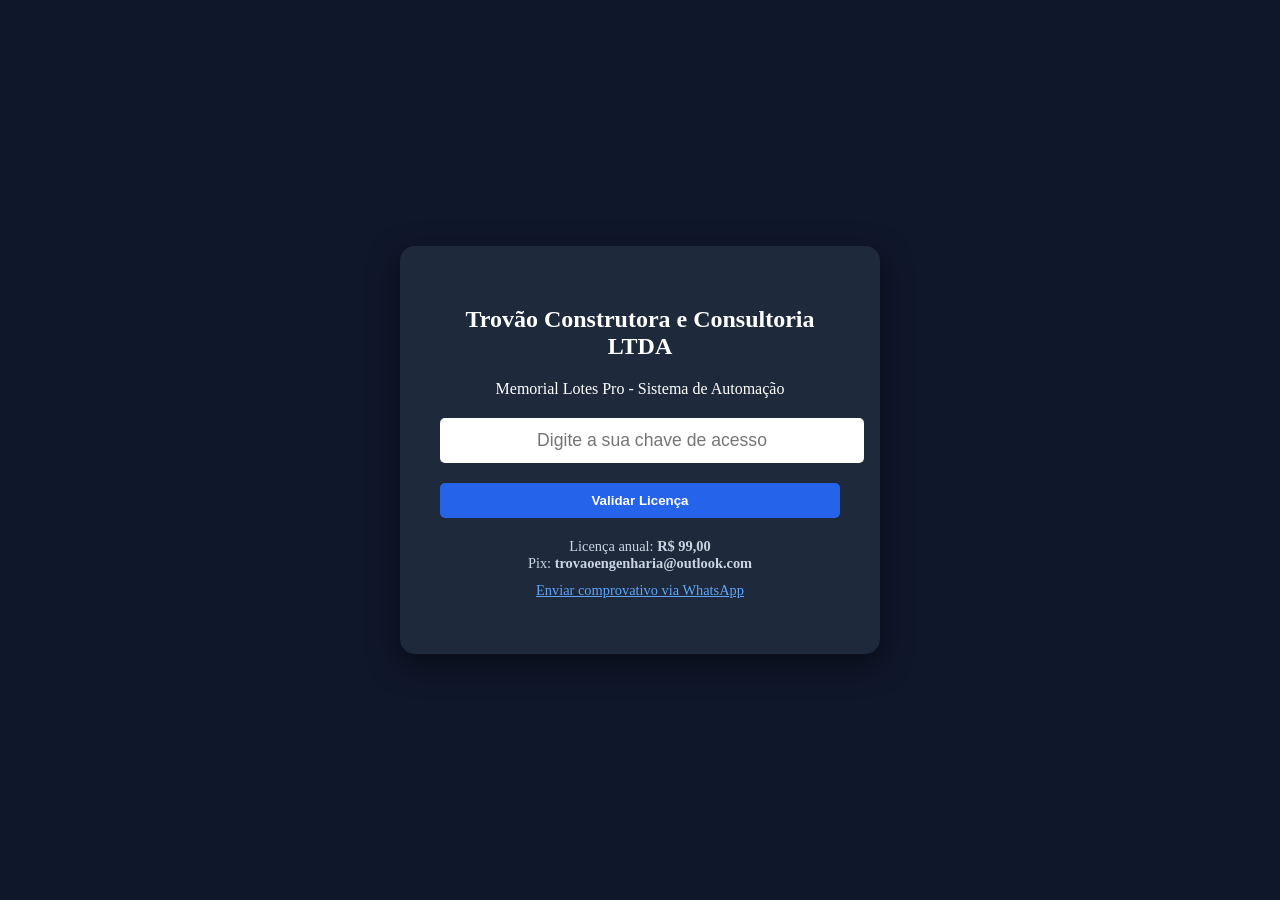
==== index.html @ e827a219 "at" ====
<!DOCTYPE html>
<html lang="pt-BR">
<head>
    <meta charset="UTF-8">
    <meta name="viewport" content="width=device-width, initial-scale=1.0">
    <title>Memorial Lotes Pro | Trovão Construtora</title>
    <link rel="stylesheet" href="css/style.css">
</head>
<body>

    <div id="license-overlay" class="overlay">
        <div class="license-box">
            <h2 style="color: #fff;">Trovão Construtora e Consultoria LTDA</h2>
            <p>Memorial Lotes Pro - Sistema de Automação</p>
            <input type="text" id="license-key" placeholder="Digite a sua chave de acesso">
            <button onclick="verificarLicenca()" class="btn-primary" style="width: 100%; cursor: pointer; padding: 10px; border: none; border-radius: 5px;">Validar Licença</button>
            <p style="margin-top: 20px; font-size: 0.9em; color: #cbd5e1;">
                Licença anual: <strong>R$ 99,00</strong><br>
                Pix: <strong>trovaoengenharia@outlook.com</strong><br>
                <a href="https://wa.me/5534988973971" target="_blank" style="color: #60a5fa; display: block; margin-top: 10px;">Enviar comprovativo via WhatsApp</a>
            </p>
        </div>
    </div>

    <div id="main-content" style="display: none;">
        <header>
            <div class="container navbar">
                <a href="#" class="logo">Memorial Lotes Pro</a>
                <nav>
                    <button onclick="sair()" class="btn-outline" style="color: white; border: 1px solid #64748b; cursor: pointer; padding: 8px 15px; background: transparent;">Sair</button>
                </nav>
            </div>
        </header>
        <main>
            <section class="hero">
                <div class="container">
                    <h1>Sistema Liberado.</h1>
                    <p>Acesso autorizado para clientes Trovão Construtora e Consultoria LTDA.</p>
                </div>
            </section>
        </main>
    </div>

    <script src="js/script.js"></script>
</body>
</html>
---- css/style.css ----
.overlay {
    position: fixed; top: 0; left: 0; width: 100%; height: 100%;
    background: #0f172a; color: white; display: flex;
    align-items: center; justify-content: center; z-index: 9999;
}
.license-box {
    background: #1e293b; padding: 40px; border-radius: 15px;
    text-align: center; box-shadow: 0 10px 30px rgba(0,0,0,0.5);
    max-width: 400px; width: 90%;
}
.license-box input {
    display: block; width: 100%; padding: 12px; margin: 20px 0;
    border-radius: 5px; border: none; text-align: center; font-size: 1.1rem;
}
.btn-primary { background: #2563eb; color: white; font-weight: bold; }
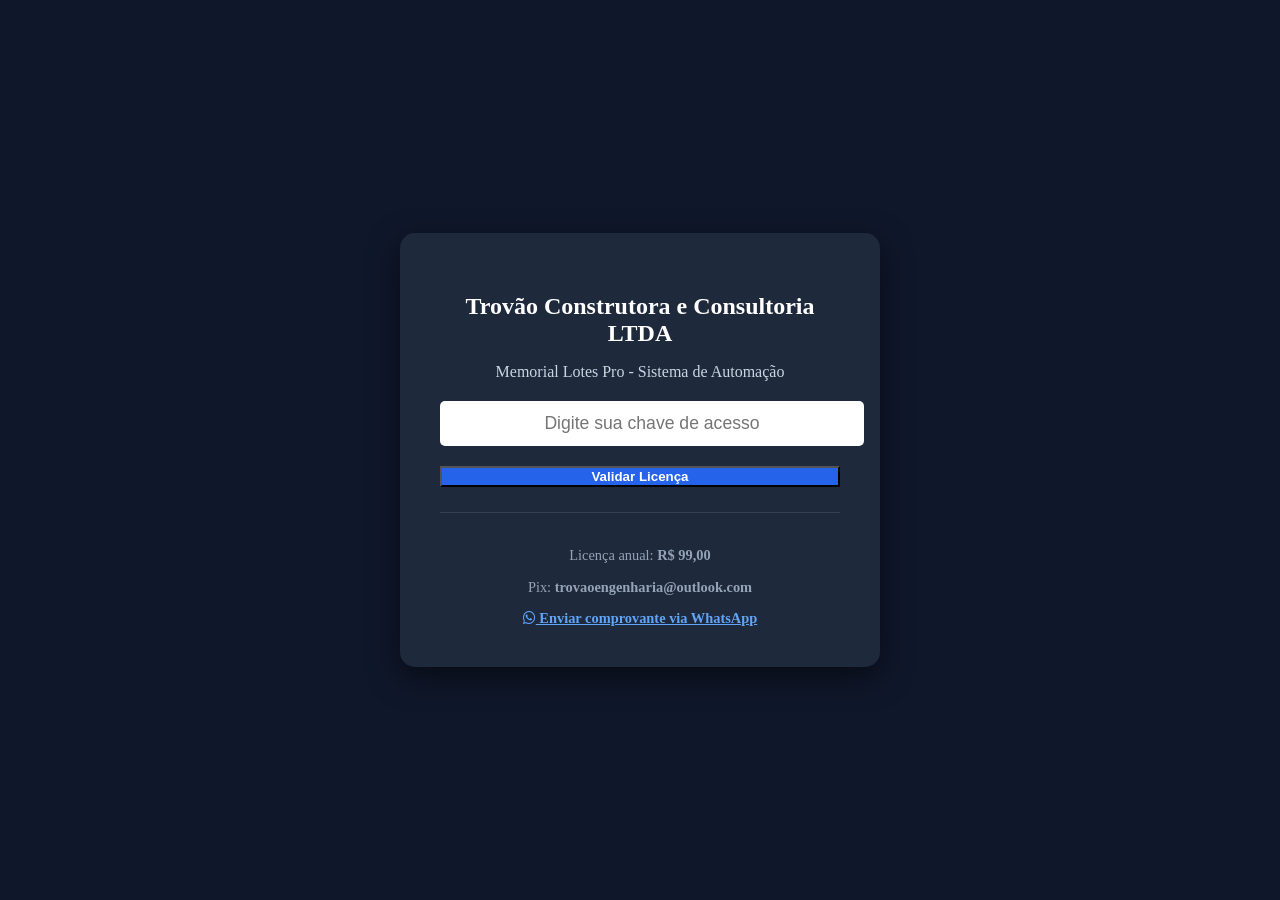
==== commit 48f4fc4c: "Update index.html" ====
--- a/index.html
+++ b/index.html
@@ -3,42 +3,61 @@
 <head>
     <meta charset="UTF-8">
     <meta name="viewport" content="width=device-width, initial-scale=1.0">
+    <meta name="description" content="Memorial Lotes Pro: automatize a geração de memoriais descritivos de lotes no Autodesk Civil 3D.">
     <title>Memorial Lotes Pro | Trovão Construtora</title>
     <link rel="stylesheet" href="css/style.css">
+    <link rel="stylesheet" href="https://cdnjs.cloudflare.com/ajax/libs/font-awesome/6.0.0/css/all.min.css">
 </head>
 <body>
 
+    <!-- TELA DE LICENÇA (CAMADA DE BLOQUEIO) -->
     <div id="license-overlay" class="overlay">
         <div class="license-box">
-            <h2 style="color: #fff;">Trovão Construtora e Consultoria LTDA</h2>
-            <p>Memorial Lotes Pro - Sistema de Automação</p>
-            <input type="text" id="license-key" placeholder="Digite a sua chave de acesso">
-            <button onclick="verificarLicenca()" class="btn-primary" style="width: 100%; cursor: pointer; padding: 10px; border: none; border-radius: 5px;">Validar Licença</button>
-            <p style="margin-top: 20px; font-size: 0.9em; color: #cbd5e1;">
-                Licença anual: <strong>R$ 99,00</strong><br>
-                Pix: <strong>trovaoengenharia@outlook.com</strong><br>
-                <a href="https://wa.me/5534988973971" target="_blank" style="color: #60a5fa; display: block; margin-top: 10px;">Enviar comprovativo via WhatsApp</a>
-            </p>
+            <h2 style="color: #fff; margin-bottom: 10px;">Trovão Construtora e Consultoria LTDA</h2>
+            <p style="color: #cbd5e1; margin-bottom: 20px;">Memorial Lotes Pro - Sistema de Automação</p>
+            <input type="text" id="license-key" placeholder="Digite sua chave de acesso">
+            <button onclick="verificarLicenca()" class="btn btn-primary" style="width: 100%; cursor: pointer;">Validar Licença</button>
+            <div style="margin-top: 25px; padding-top: 20px; border-top: 1px solid #334155; font-size: 0.9em; color: #94a3b8;">
+                <p>Licença anual: <strong>R$ 99,00</strong></p>
+                <p>Pix: <strong>trovaoengenharia@outlook.com</strong></p>
+                <a href="https://wa.me/5534988973971" target="_blank" style="color: #60a5fa; display: block; margin-top: 10px; font-weight: bold;">
+                    <i class="fab fa-whatsapp"></i> Enviar comprovante via WhatsApp
+                </a>
+            </div>
         </div>
     </div>
 
+    <!-- CONTEÚDO DO SITE (SÓ LIBERADO APÓS VALIDAÇÃO) -->
     <div id="main-content" style="display: none;">
         <header>
             <div class="container navbar">
-                <a href="#" class="logo">Memorial Lotes Pro</a>
+                <a href="#inicio" class="logo">Memorial Lotes Pro</a>
                 <nav>
-                    <button onclick="sair()" class="btn-outline" style="color: white; border: 1px solid #64748b; cursor: pointer; padding: 8px 15px; background: transparent;">Sair</button>
+                    <a href="#recursos">Recursos</a>
+                    <button onclick="sair()" class="btn btn-outline" style="border: 1px solid #64748b; cursor: pointer;">Sair</button>
                 </nav>
             </div>
         </header>
+
         <main>
-            <section class="hero">
-                <div class="container">
-                    <h1>Sistema Liberado.</h1>
-                    <p>Acesso autorizado para clientes Trovão Construtora e Consultoria LTDA.</p>
+            <section class="hero" id="inicio">
+                <div class="container hero-content">
+                    <div>
+                        <div class="badge">Compatível com Civil 3D 2026</div>
+                        <h1>Automatize seus memoriais e ganhe tempo.</h1>
+                        <p>A solução definitiva da Trovão Construtora para gerar memoriais profissionais em segundos.</p>
+                        <div class="hero-buttons">
+                            <a href="https://wa.me/5534988973971" class="btn btn-primary">Adquirir Licença</a>
+                        </div>
+                    </div>
                 </div>
             </section>
         </main>
+        <footer>
+            <div class="container">
+                <p>© 2026 Trovão Construtora e Consultoria LTDA.</p>
+            </div>
+        </footer>
     </div>
 
     <script src="js/script.js"></script>
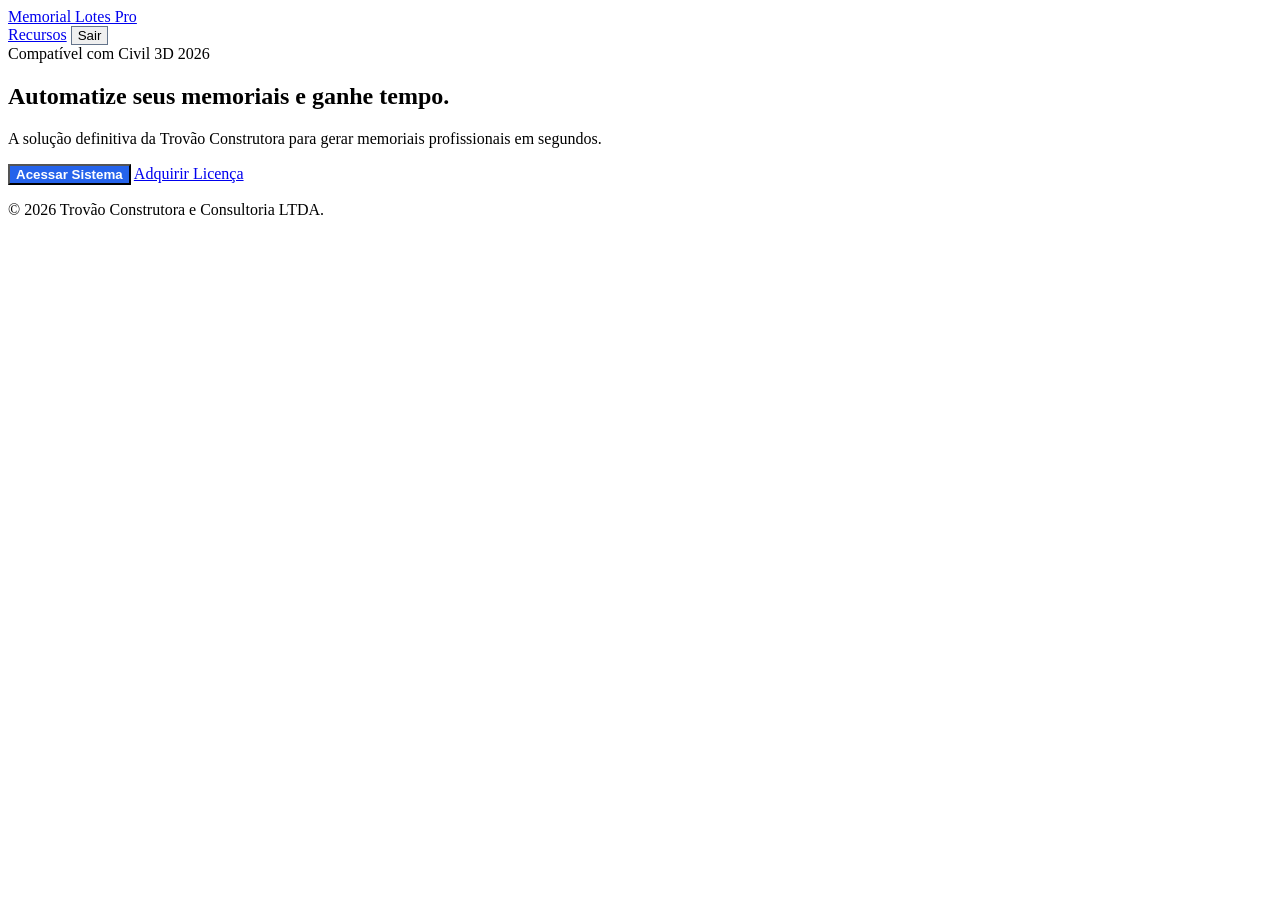
==== commit 10184256: "Update index.html" ====
--- a/index.html
+++ b/index.html
@@ -11,7 +11,7 @@
 <body>
 
     <!-- TELA DE LICENÇA (CAMADA DE BLOQUEIO) -->
-    <div id="license-overlay" class="overlay">
+    <div id="license-overlay" class="overlay" style="display: none;">
         <div class="license-box">
             <h2 style="color: #fff; margin-bottom: 10px;">Trovão Construtora e Consultoria LTDA</h2>
             <p style="color: #cbd5e1; margin-bottom: 20px;">Memorial Lotes Pro - Sistema de Automação</p>
@@ -28,8 +28,8 @@
     </div>
 
     <!-- CONTEÚDO DO SITE (SÓ LIBERADO APÓS VALIDAÇÃO) -->
-    <div id="main-content" style="display: none;">
-        <header>
+            <div id="main-content">
+            <header>
             <div class="container navbar">
                 <a href="#inicio" class="logo">Memorial Lotes Pro</a>
                 <nav>
@@ -47,8 +47,9 @@
                         <h1>Automatize seus memoriais e ganhe tempo.</h1>
                         <p>A solução definitiva da Trovão Construtora para gerar memoriais profissionais em segundos.</p>
                         <div class="hero-buttons">
-                            <a href="https://wa.me/5534988973971" class="btn btn-primary">Adquirir Licença</a>
-                        </div>
+    <button onclick="abrirTelaLicenca()" class="btn btn-primary">Acessar Sistema</button>
+    <a href="https://wa.me/5534988973971" class="btn btn-outline">Adquirir Licença</a>
+</div>
                     </div>
                 </div>
             </section>
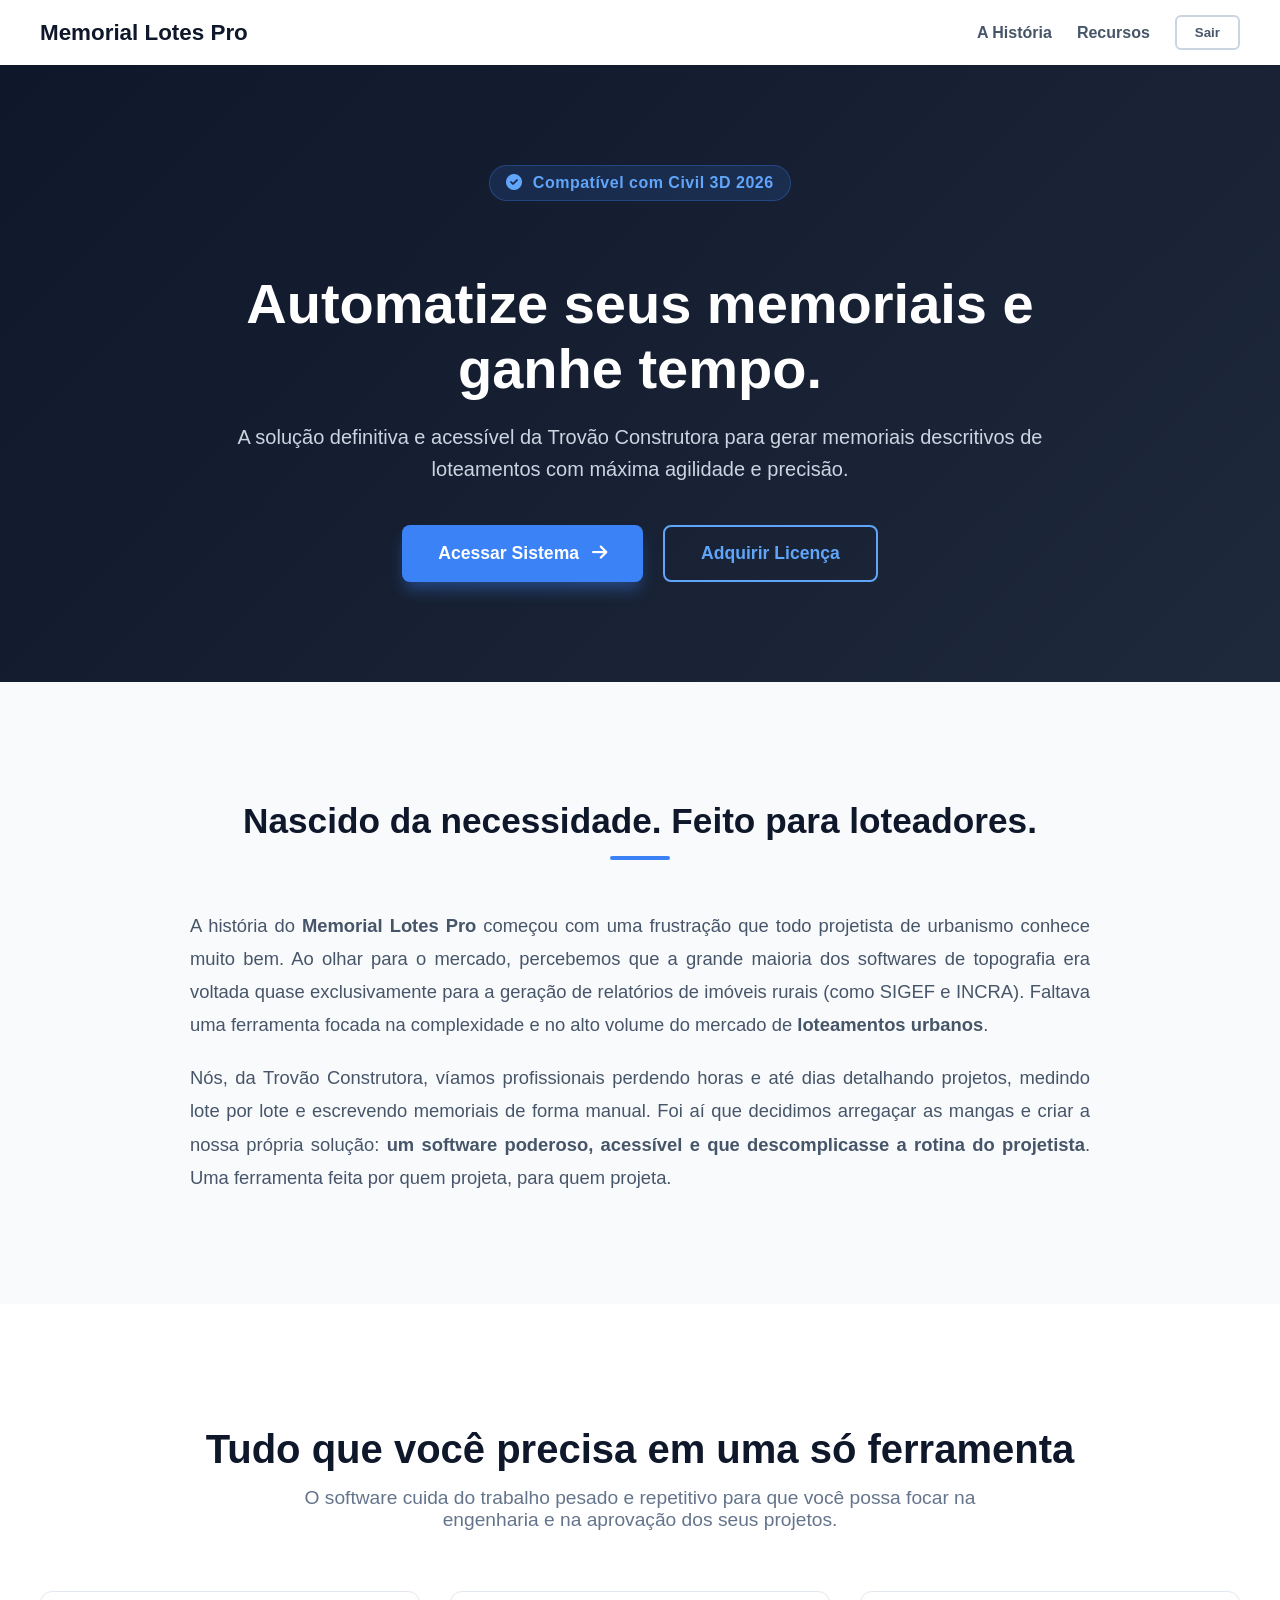
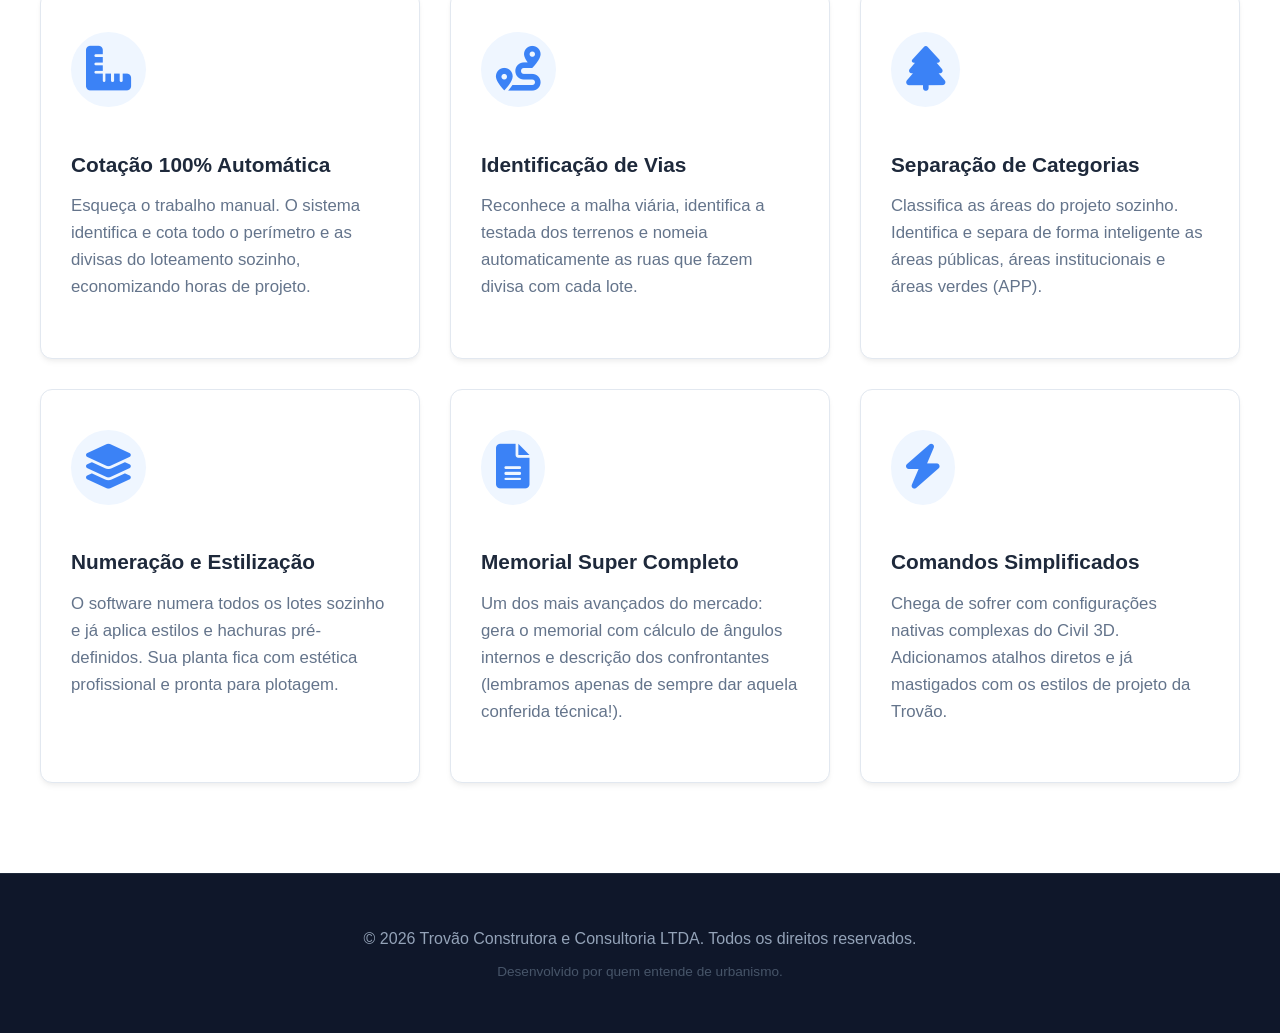
==== commit 42cbbd45: "Update index.html" ====
--- a/index.html
+++ b/index.html
@@ -7,60 +7,165 @@
     <title>Memorial Lotes Pro | Trovão Construtora</title>
     <link rel="stylesheet" href="css/style.css">
     <link rel="stylesheet" href="https://cdnjs.cloudflare.com/ajax/libs/font-awesome/6.0.0/css/all.min.css">
+    
+    <!-- Estilos Adicionais para as Novas Seções -->
+    <style>
+         html { scroll-behavior: smooth; }
+         body { margin: 0; padding: 0; font-family: 'Segoe UI', Tahoma, Geneva, Verdana, sans-serif; }
+         
+         /* Estilização da Logo e Header */
+         .navbar-brand { display: flex; align-items: center; gap: 12px; text-decoration: none; color: #0f172a; font-weight: 800; font-size: 1.4rem; }
+         .logo-img { height: 45px; width: auto; object-fit: contain; }
+         
+         /* Seção: A História */
+         .about-section { padding: 90px 20px; background-color: #f8fafc; text-align: center; }
+         .about-container { max-width: 900px; margin: 0 auto; }
+         .about-title { font-size: 2.2rem; color: #0f172a; margin-bottom: 30px; font-weight: 700; position: relative; display: inline-block; }
+         .about-title::after { content: ''; display: block; width: 60px; height: 4px; background: #3b82f6; margin: 15px auto 0; border-radius: 2px; }
+         .about-text { font-size: 1.15rem; color: #475569; line-height: 1.8; margin-bottom: 20px; text-align: justify; }
+         
+         /* Seção: Recursos */
+         .features-section { padding: 90px 20px; background-color: #ffffff; }
+         .features-container { max-width: 1200px; margin: 0 auto; }
+         .features-header { text-align: center; margin-bottom: 60px; }
+         .features-grid { display: grid; grid-template-columns: repeat(auto-fit, minmax(320px, 1fr)); gap: 30px; }
+         .feature-card { padding: 40px 30px; border-radius: 12px; background: #fff; box-shadow: 0 4px 6px -1px rgba(0, 0, 0, 0.05), 0 2px 4px -1px rgba(0, 0, 0, 0.03); border: 1px solid #e2e8f0; transition: transform 0.3s ease, box-shadow 0.3s ease; }
+         .feature-card:hover { transform: translateY(-8px); box-shadow: 0 20px 25px -5px rgba(0, 0, 0, 0.1), 0 10px 10px -5px rgba(0, 0, 0, 0.04); border-color: #3b82f6; }
+         .feature-icon { font-size: 2.8rem; color: #3b82f6; margin-bottom: 25px; display: inline-block; padding: 15px; background: #eff6ff; border-radius: 50%; }
+         .feature-title { font-size: 1.3rem; color: #1e293b; margin-bottom: 15px; font-weight: 700; }
+         .feature-desc { color: #64748b; line-height: 1.6; font-size: 1.05rem; }
+    </style>
 </head>
 <body>
 
     <!-- TELA DE LICENÇA (CAMADA DE BLOQUEIO) -->
     <div id="license-overlay" class="overlay" style="display: none;">
         <div class="license-box">
-            <h2 style="color: #fff; margin-bottom: 10px;">Trovão Construtora e Consultoria LTDA</h2>
-            <p style="color: #cbd5e1; margin-bottom: 20px;">Memorial Lotes Pro - Sistema de Automação</p>
+            <h2 style="color: #fff; margin-bottom: 10px;">Trovão Construtora e Consultoria</h2>
+            <p style="color: #cbd5e1; margin-bottom: 20px;">Memorial Lotes Pro - Validação</p>
             <input type="text" id="license-key" placeholder="Digite sua chave de acesso">
-            <button onclick="verificarLicenca()" class="btn btn-primary" style="width: 100%; cursor: pointer;">Validar Licença</button>
-            <div style="margin-top: 25px; padding-top: 20px; border-top: 1px solid #334155; font-size: 0.9em; color: #94a3b8;">
-                <p>Licença anual: <strong>R$ 99,00</strong></p>
-                <p>Pix: <strong>trovaoengenharia@outlook.com</strong></p>
-                <a href="https://wa.me/5534988973971" target="_blank" style="color: #60a5fa; display: block; margin-top: 10px; font-weight: bold;">
-                    <i class="fab fa-whatsapp"></i> Enviar comprovante via WhatsApp
-                </a>
+            <button onclick="verificarLicenca()" class="btn btn-primary" style="width: 100%; cursor: pointer; margin-top: 15px; padding: 12px; border: none; border-radius: 6px; background-color: #3b82f6; color: #fff; font-weight: bold; font-size: 16px;">Validar Licença</button>
+            <div style="margin-top: 25px; padding-top: 20px; border-top: 1px solid #334155; font-size: 0.9rem; color: #94a3b8; text-align: center;">
+                Não tem uma chave? <a href="https://wa.me/5534988973971" style="color: #60a5fa; text-decoration: none; font-weight: bold;">Compre agora</a>
             </div>
+            <button onclick="fecharTelaLicenca()" style="margin-top: 15px; background: transparent; border: 1px solid #64748b; color: #cbd5e1; width: 100%; padding: 10px; border-radius: 6px; cursor: pointer; transition: 0.2s;">Cancelar</button>
         </div>
     </div>
 
-    <!-- CONTEÚDO DO SITE (SÓ LIBERADO APÓS VALIDAÇÃO) -->
-            <div id="main-content">
-            <header>
-            <div class="container navbar">
-                <a href="#inicio" class="logo">Memorial Lotes Pro</a>
-                <nav>
-                    <a href="#recursos">Recursos</a>
-                    <button onclick="sair()" class="btn btn-outline" style="border: 1px solid #64748b; cursor: pointer;">Sair</button>
+    <!-- CONTEÚDO DO SITE (LIVRE PARA NAVEGAÇÃO) -->
+    <div id="main-content">
+        <header style="background: white; box-shadow: 0 1px 3px rgba(0,0,0,0.1); position: sticky; top: 0; z-index: 100;">
+            <div class="container navbar" style="display: flex; justify-content: space-between; align-items: center; padding: 15px 20px; max-width: 1200px; margin: 0 auto;">
+                
+                <!-- INTEGRAÇÃO DA LOGO -->
+                <a href="#inicio" class="navbar-brand">
+                    <img src="img/LOGO.PNG" alt="Logo Memorial Lotes Pro" class="logo-img" onerror="this.style.display='none'">
+                    <span>Memorial Lotes Pro</span>
+                </a>
+                
+                <nav style="display: flex; gap: 25px; align-items: center;">
+                    <a href="#historia" style="text-decoration: none; color: #475569; font-weight: 600; transition: color 0.3s;">A História</a>
+                    <a href="#recursos" style="text-decoration: none; color: #475569; font-weight: 600; transition: color 0.3s;">Recursos</a>
+                    <button onclick="sair()" class="btn btn-outline" style="border: 2px solid #cbd5e1; color: #475569; cursor: pointer; padding: 8px 18px; border-radius: 6px; background: transparent; font-weight: 600; transition: 0.3s;">Sair</button>
                 </nav>
             </div>
         </header>
 
         <main>
-            <section class="hero" id="inicio">
-                <div class="container hero-content">
-                    <div>
-                        <div class="badge">Compatível com Civil 3D 2026</div>
-                        <h1>Automatize seus memoriais e ganhe tempo.</h1>
-                        <p>A solução definitiva da Trovão Construtora para gerar memoriais profissionais em segundos.</p>
-                        <div class="hero-buttons">
-    <button onclick="abrirTelaLicenca()" class="btn btn-primary">Acessar Sistema</button>
-    <a href="https://wa.me/5534988973971" class="btn btn-outline">Adquirir Licença</a>
-</div>
+            <!-- HERO SECTION -->
+            <section class="hero" id="inicio" style="padding: 100px 20px; text-align: center; background: linear-gradient(135deg, #0f172a 0%, #1e293b 100%); color: white;">
+                <div class="container hero-content" style="max-width: 850px; margin: 0 auto;">
+                    <div class="badge" style="display: inline-block; padding: 8px 16px; background: rgba(59, 130, 246, 0.15); color: #60a5fa; border-radius: 30px; margin-bottom: 25px; font-weight: 700; border: 1px solid rgba(59, 130, 246, 0.3); letter-spacing: 0.5px;">
+                        <i class="fas fa-check-circle" style="margin-right: 5px;"></i> Compatível com Civil 3D 2026
+                    </div>
+                    <h1 style="font-size: 3.5rem; margin-bottom: 20px; font-weight: 800; line-height: 1.15;">Automatize seus memoriais e ganhe tempo.</h1>
+                    <p style="font-size: 1.25rem; color: #cbd5e1; margin-bottom: 40px; line-height: 1.6;">A solução definitiva e acessível da Trovão Construtora para gerar memoriais descritivos de loteamentos com máxima agilidade e precisão.</p>
+                    
+                    <div class="hero-buttons" style="display: flex; justify-content: center; gap: 20px; flex-wrap: wrap;">
+                        <button onclick="abrirTelaLicenca()" class="btn btn-primary" style="padding: 16px 36px; font-size: 1.1rem; background-color: #3b82f6; border: none; border-radius: 8px; color: white; cursor: pointer; font-weight: 700; box-shadow: 0 10px 15px -3px rgba(59, 130, 246, 0.4); transition: all 0.3s;">Acessar Sistema <i class="fas fa-arrow-right" style="margin-left: 8px;"></i></button>
+                        <a href="https://wa.me/5534988973971" class="btn btn-outline" style="padding: 16px 36px; font-size: 1.1rem; border: 2px solid #60a5fa; color: #60a5fa; background: transparent; border-radius: 8px; text-decoration: none; font-weight: 700; transition: all 0.3s;">Adquirir Licença</a>
+                    </div>
+                </div>
+            </section>
+
+            <!-- A HISTÓRIA -->
+            <section id="historia" class="about-section">
+                <div class="about-container">
+                    <h2 class="about-title">Nascido da necessidade. Feito para loteadores.</h2>
+                    <p class="about-text">
+                        A história do <strong>Memorial Lotes Pro</strong> começou com uma frustração que todo projetista de urbanismo conhece muito bem. Ao olhar para o mercado, percebemos que a grande maioria dos softwares de topografia era voltada quase exclusivamente para a geração de relatórios de imóveis rurais (como SIGEF e INCRA). Faltava uma ferramenta focada na complexidade e no alto volume do mercado de <strong>loteamentos urbanos</strong>.
+                    </p>
+                    <p class="about-text">
+                        Nós, da Trovão Construtora, víamos profissionais perdendo horas e até dias detalhando projetos, medindo lote por lote e escrevendo memoriais de forma manual. Foi aí que decidimos arregaçar as mangas e criar a nossa própria solução: <strong>um software poderoso, acessível e que descomplicasse a rotina do projetista</strong>. Uma ferramenta feita por quem projeta, para quem projeta.
+                    </p>
+                </div>
+            </section>
+
+            <!-- RECURSOS -->
+            <section id="recursos" class="features-section">
+                <div class="features-container">
+                    <div class="features-header">
+                        <h2 style="font-size: 2.5rem; color: #0f172a; margin-bottom: 15px; font-weight: 800;">Tudo que você precisa em uma só ferramenta</h2>
+                        <p style="color: #64748b; font-size: 1.2rem; max-width: 700px; margin: 0 auto;">O software cuida do trabalho pesado e repetitivo para que você possa focar na engenharia e na aprovação dos seus projetos.</p>
+                    </div>
+
+                    <div class="features-grid">
+                        <div class="feature-card">
+                            <i class="fas fa-ruler-combined feature-icon"></i>
+                            <h3 class="feature-title">Cotação 100% Automática</h3>
+                            <p class="feature-desc">Esqueça o trabalho manual. O sistema identifica e cota todo o perímetro e as divisas do loteamento sozinho, economizando horas de projeto.</p>
+                        </div>
+
+                        <div class="feature-card">
+                            <i class="fas fa-route feature-icon"></i>
+                            <h3 class="feature-title">Identificação de Vias</h3>
+                            <p class="feature-desc">Reconhece a malha viária, identifica a testada dos terrenos e nomeia automaticamente as ruas que fazem divisa com cada lote.</p>
+                        </div>
+
+                        <div class="feature-card">
+                            <i class="fas fa-tree feature-icon"></i>
+                            <h3 class="feature-title">Separação de Categorias</h3>
+                            <p class="feature-desc">Classifica as áreas do projeto sozinho. Identifica e separa de forma inteligente as áreas públicas, áreas institucionais e áreas verdes (APP).</p>
+                        </div>
+
+                        <div class="feature-card">
+                            <i class="fas fa-layer-group feature-icon"></i>
+                            <h3 class="feature-title">Numeração e Estilização</h3>
+                            <p class="feature-desc">O software numera todos os lotes sozinho e já aplica estilos e hachuras pré-definidos. Sua planta fica com estética profissional e pronta para plotagem.</p>
+                        </div>
+
+                        <div class="feature-card">
+                            <i class="fas fa-file-alt feature-icon"></i>
+                            <h3 class="feature-title">Memorial Super Completo</h3>
+                            <p class="feature-desc">Um dos mais avançados do mercado: gera o memorial com cálculo de ângulos internos e descrição dos confrontantes (lembramos apenas de sempre dar aquela conferida técnica!).</p>
+                        </div>
+
+                        <div class="feature-card">
+                            <i class="fas fa-bolt feature-icon"></i>
+                            <h3 class="feature-title">Comandos Simplificados</h3>
+                            <p class="feature-desc">Chega de sofrer com configurações nativas complexas do Civil 3D. Adicionamos atalhos diretos e já mastigados com os estilos de projeto da Trovão.</p>
+                        </div>
                     </div>
                 </div>
             </section>
         </main>
-        <footer>
-            <div class="container">
-                <p>© 2026 Trovão Construtora e Consultoria LTDA.</p>
+
+        <footer style="background-color: #0f172a; color: #94a3b8; text-align: center; padding: 40px 20px; border-top: 1px solid #1e293b;">
+            <div class="container" style="max-width: 1200px; margin: 0 auto;">
+                <img src="img/LOGO.PNG" alt="Logo Trovão Construtora" style="height: 40px; opacity: 0.6; margin-bottom: 20px; filter: grayscale(100%); transition: 0.3s;" onmouseover="this.style.opacity='1'; this.style.filter='grayscale(0%)'" onmouseout="this.style.opacity='0.6'; this.style.filter='grayscale(100%)'" onerror="this.style.display='none'">
+                <p style="font-size: 1rem;">© 2026 Trovão Construtora e Consultoria LTDA. Todos os direitos reservados.</p>
+                <p style="font-size: 0.85rem; margin-top: 10px; color: #475569;">Desenvolvido por quem entende de urbanismo.</p>
             </div>
         </footer>
     </div>
 
+    <!-- Scripts de Interação -->
     <script src="js/script.js"></script>
+    <script>
+        // Função para garantir o hover effects nos botões de licença caso o script não carregue
+        function fecharTelaLicenca() {
+            document.getElementById('license-overlay').style.display = 'none';
+        }
+    </script>
 </body>
-</html>+</html>
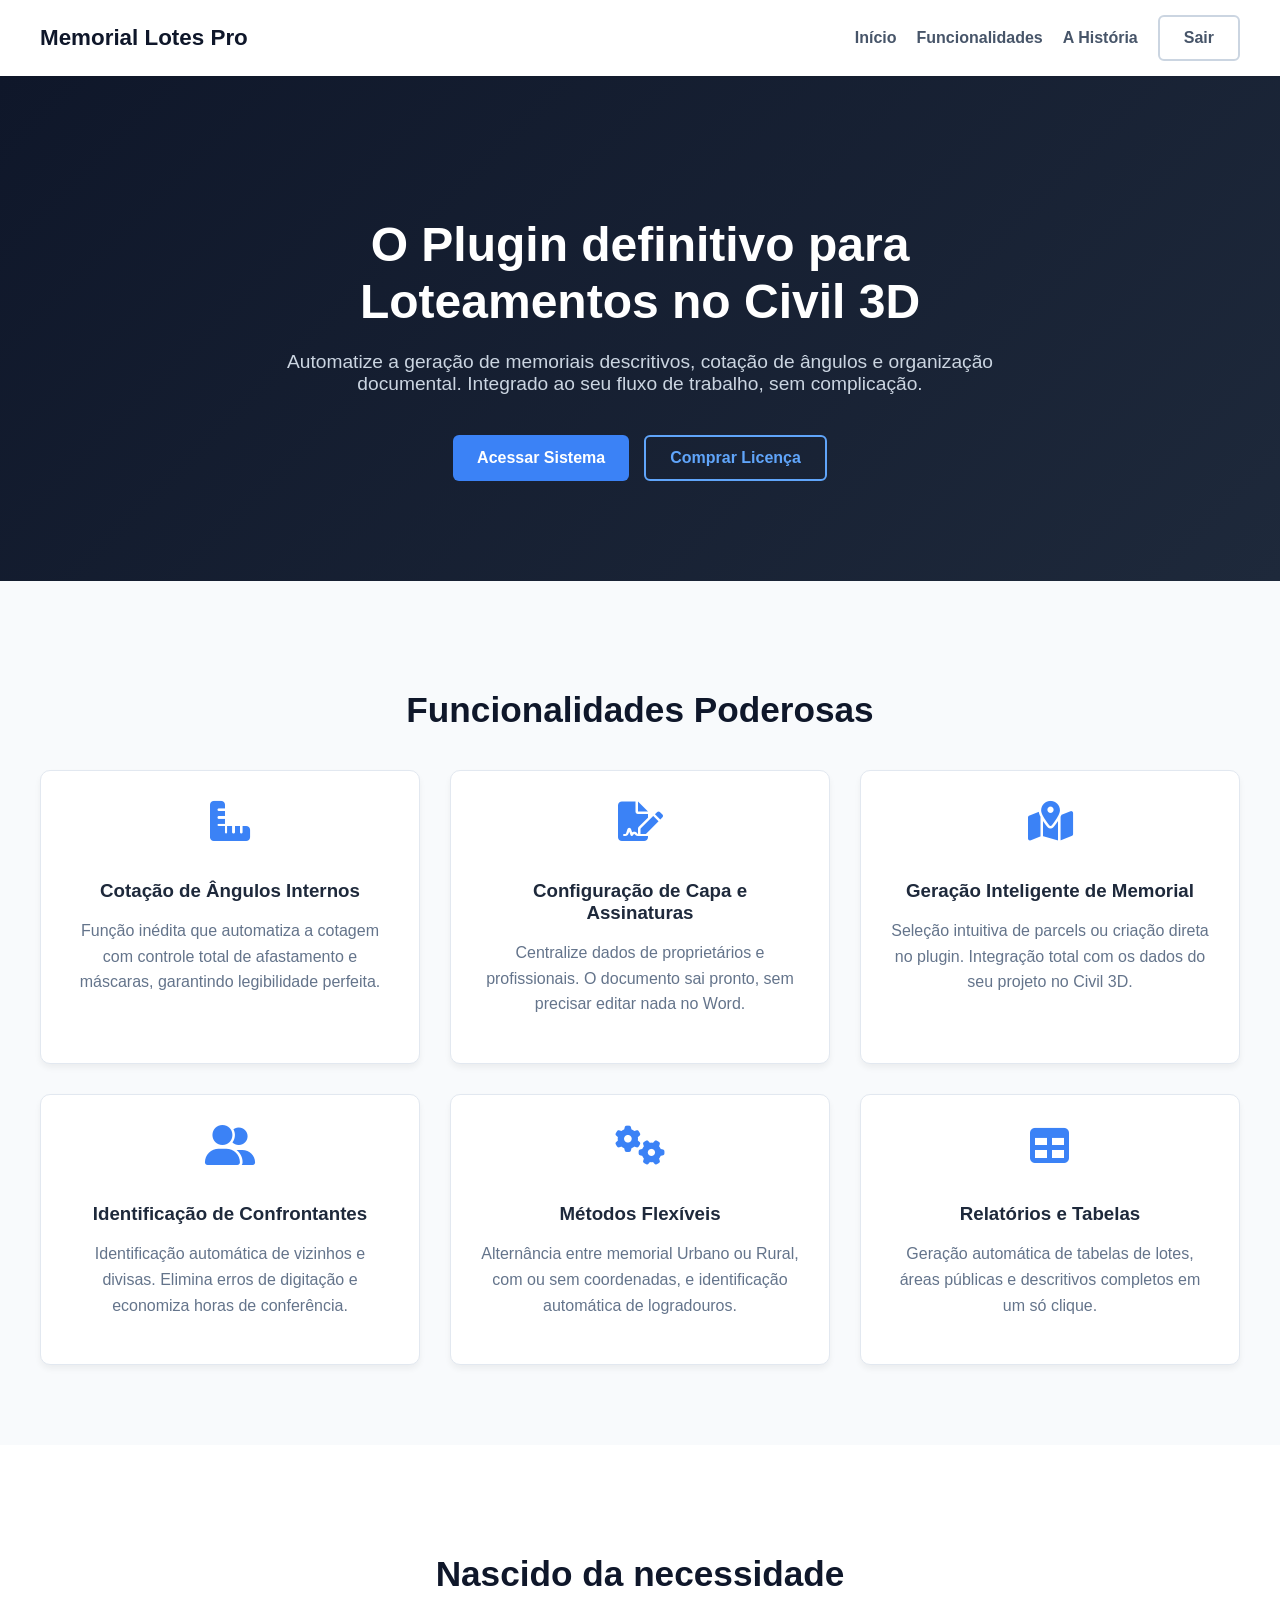
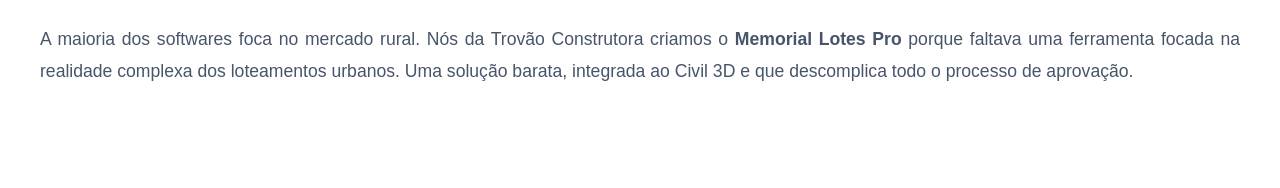
==== commit f8121f9b: "a" ====
--- a/index.html
+++ b/index.html
@@ -3,169 +3,95 @@
 <head>
     <meta charset="UTF-8">
     <meta name="viewport" content="width=device-width, initial-scale=1.0">
-    <meta name="description" content="Memorial Lotes Pro: automatize a geração de memoriais descritivos de lotes no Autodesk Civil 3D.">
     <title>Memorial Lotes Pro | Trovão Construtora</title>
     <link rel="stylesheet" href="css/style.css">
     <link rel="stylesheet" href="https://cdnjs.cloudflare.com/ajax/libs/font-awesome/6.0.0/css/all.min.css">
-    
-    <!-- Estilos Adicionais para as Novas Seções -->
-    <style>
-         html { scroll-behavior: smooth; }
-         body { margin: 0; padding: 0; font-family: 'Segoe UI', Tahoma, Geneva, Verdana, sans-serif; }
-         
-         /* Estilização da Logo e Header */
-         .navbar-brand { display: flex; align-items: center; gap: 12px; text-decoration: none; color: #0f172a; font-weight: 800; font-size: 1.4rem; }
-         .logo-img { height: 45px; width: auto; object-fit: contain; }
-         
-         /* Seção: A História */
-         .about-section { padding: 90px 20px; background-color: #f8fafc; text-align: center; }
-         .about-container { max-width: 900px; margin: 0 auto; }
-         .about-title { font-size: 2.2rem; color: #0f172a; margin-bottom: 30px; font-weight: 700; position: relative; display: inline-block; }
-         .about-title::after { content: ''; display: block; width: 60px; height: 4px; background: #3b82f6; margin: 15px auto 0; border-radius: 2px; }
-         .about-text { font-size: 1.15rem; color: #475569; line-height: 1.8; margin-bottom: 20px; text-align: justify; }
-         
-         /* Seção: Recursos */
-         .features-section { padding: 90px 20px; background-color: #ffffff; }
-         .features-container { max-width: 1200px; margin: 0 auto; }
-         .features-header { text-align: center; margin-bottom: 60px; }
-         .features-grid { display: grid; grid-template-columns: repeat(auto-fit, minmax(320px, 1fr)); gap: 30px; }
-         .feature-card { padding: 40px 30px; border-radius: 12px; background: #fff; box-shadow: 0 4px 6px -1px rgba(0, 0, 0, 0.05), 0 2px 4px -1px rgba(0, 0, 0, 0.03); border: 1px solid #e2e8f0; transition: transform 0.3s ease, box-shadow 0.3s ease; }
-         .feature-card:hover { transform: translateY(-8px); box-shadow: 0 20px 25px -5px rgba(0, 0, 0, 0.1), 0 10px 10px -5px rgba(0, 0, 0, 0.04); border-color: #3b82f6; }
-         .feature-icon { font-size: 2.8rem; color: #3b82f6; margin-bottom: 25px; display: inline-block; padding: 15px; background: #eff6ff; border-radius: 50%; }
-         .feature-title { font-size: 1.3rem; color: #1e293b; margin-bottom: 15px; font-weight: 700; }
-         .feature-desc { color: #64748b; line-height: 1.6; font-size: 1.05rem; }
-    </style>
 </head>
 <body>
-
-    <!-- TELA DE LICENÇA (CAMADA DE BLOQUEIO) -->
     <div id="license-overlay" class="overlay" style="display: none;">
         <div class="license-box">
-            <h2 style="color: #fff; margin-bottom: 10px;">Trovão Construtora e Consultoria</h2>
-            <p style="color: #cbd5e1; margin-bottom: 20px;">Memorial Lotes Pro - Validação</p>
-            <input type="text" id="license-key" placeholder="Digite sua chave de acesso">
-            <button onclick="verificarLicenca()" class="btn btn-primary" style="width: 100%; cursor: pointer; margin-top: 15px; padding: 12px; border: none; border-radius: 6px; background-color: #3b82f6; color: #fff; font-weight: bold; font-size: 16px;">Validar Licença</button>
-            <div style="margin-top: 25px; padding-top: 20px; border-top: 1px solid #334155; font-size: 0.9rem; color: #94a3b8; text-align: center;">
-                Não tem uma chave? <a href="https://wa.me/5534988973971" style="color: #60a5fa; text-decoration: none; font-weight: bold;">Compre agora</a>
-            </div>
-            <button onclick="fecharTelaLicenca()" style="margin-top: 15px; background: transparent; border: 1px solid #64748b; color: #cbd5e1; width: 100%; padding: 10px; border-radius: 6px; cursor: pointer; transition: 0.2s;">Cancelar</button>
+            <h2>Memorial Lotes Pro</h2>
+            <p>Validação de Licença</p>
+            <input type="text" id="license-key" placeholder="Digite sua chave">
+            <button onclick="verificarLicenca()" class="btn btn-primary btn-block">Acessar</button>
+            <button onclick="fecharTelaLicenca()" class="btn btn-cancel btn-block">Voltar</button>
         </div>
     </div>
 
-    <!-- CONTEÚDO DO SITE (LIVRE PARA NAVEGAÇÃO) -->
     <div id="main-content">
-        <header style="background: white; box-shadow: 0 1px 3px rgba(0,0,0,0.1); position: sticky; top: 0; z-index: 100;">
-            <div class="container navbar" style="display: flex; justify-content: space-between; align-items: center; padding: 15px 20px; max-width: 1200px; margin: 0 auto;">
-                
-                <!-- INTEGRAÇÃO DA LOGO -->
+        <header>
+            <div class="container navbar">
                 <a href="#inicio" class="navbar-brand">
-                    <img src="img/LOGO.PNG" alt="Logo Memorial Lotes Pro" class="logo-img" onerror="this.style.display='none'">
+                    <img src="img/LOGO.PNG" alt="Logo" class="logo-img" onerror="this.style.display='none'">
                     <span>Memorial Lotes Pro</span>
                 </a>
-                
-                <nav style="display: flex; gap: 25px; align-items: center;">
-                    <a href="#historia" style="text-decoration: none; color: #475569; font-weight: 600; transition: color 0.3s;">A História</a>
-                    <a href="#recursos" style="text-decoration: none; color: #475569; font-weight: 600; transition: color 0.3s;">Recursos</a>
-                    <button onclick="sair()" class="btn btn-outline" style="border: 2px solid #cbd5e1; color: #475569; cursor: pointer; padding: 8px 18px; border-radius: 6px; background: transparent; font-weight: 600; transition: 0.3s;">Sair</button>
+                <nav>
+                    <a href="#inicio">Início</a>
+                    <a href="#recursos">Funcionalidades</a>
+                    <a href="#historia">A História</a>
+                    <button onclick="sair()" class="btn btn-outline">Sair</button>
                 </nav>
             </div>
         </header>
 
         <main>
-            <!-- HERO SECTION -->
-            <section class="hero" id="inicio" style="padding: 100px 20px; text-align: center; background: linear-gradient(135deg, #0f172a 0%, #1e293b 100%); color: white;">
-                <div class="container hero-content" style="max-width: 850px; margin: 0 auto;">
-                    <div class="badge" style="display: inline-block; padding: 8px 16px; background: rgba(59, 130, 246, 0.15); color: #60a5fa; border-radius: 30px; margin-bottom: 25px; font-weight: 700; border: 1px solid rgba(59, 130, 246, 0.3); letter-spacing: 0.5px;">
-                        <i class="fas fa-check-circle" style="margin-right: 5px;"></i> Compatível com Civil 3D 2026
-                    </div>
-                    <h1 style="font-size: 3.5rem; margin-bottom: 20px; font-weight: 800; line-height: 1.15;">Automatize seus memoriais e ganhe tempo.</h1>
-                    <p style="font-size: 1.25rem; color: #cbd5e1; margin-bottom: 40px; line-height: 1.6;">A solução definitiva e acessível da Trovão Construtora para gerar memoriais descritivos de loteamentos com máxima agilidade e precisão.</p>
-                    
-                    <div class="hero-buttons" style="display: flex; justify-content: center; gap: 20px; flex-wrap: wrap;">
-                        <button onclick="abrirTelaLicenca()" class="btn btn-primary" style="padding: 16px 36px; font-size: 1.1rem; background-color: #3b82f6; border: none; border-radius: 8px; color: white; cursor: pointer; font-weight: 700; box-shadow: 0 10px 15px -3px rgba(59, 130, 246, 0.4); transition: all 0.3s;">Acessar Sistema <i class="fas fa-arrow-right" style="margin-left: 8px;"></i></button>
-                        <a href="https://wa.me/5534988973971" class="btn btn-outline" style="padding: 16px 36px; font-size: 1.1rem; border: 2px solid #60a5fa; color: #60a5fa; background: transparent; border-radius: 8px; text-decoration: none; font-weight: 700; transition: all 0.3s;">Adquirir Licença</a>
+            <section class="hero" id="inicio">
+                <div class="container hero-content">
+                    <h1>O Plugin definitivo para Loteamentos no Civil 3D</h1>
+                    <p>Automatize a geração de memoriais descritivos, cotação de ângulos e organização documental. Integrado ao seu fluxo de trabalho, sem complicação.</p>
+                    <div class="hero-buttons">
+                        <button onclick="abrirTelaLicenca()" class="btn btn-primary">Acessar Sistema</button>
+                        <a href="https://wa.me/5534988973971" class="btn btn-outline-light">Comprar Licença</a>
                     </div>
                 </div>
             </section>
 
-            <!-- A HISTÓRIA -->
-            <section id="historia" class="about-section">
-                <div class="about-container">
-                    <h2 class="about-title">Nascido da necessidade. Feito para loteadores.</h2>
-                    <p class="about-text">
-                        A história do <strong>Memorial Lotes Pro</strong> começou com uma frustração que todo projetista de urbanismo conhece muito bem. Ao olhar para o mercado, percebemos que a grande maioria dos softwares de topografia era voltada quase exclusivamente para a geração de relatórios de imóveis rurais (como SIGEF e INCRA). Faltava uma ferramenta focada na complexidade e no alto volume do mercado de <strong>loteamentos urbanos</strong>.
-                    </p>
-                    <p class="about-text">
-                        Nós, da Trovão Construtora, víamos profissionais perdendo horas e até dias detalhando projetos, medindo lote por lote e escrevendo memoriais de forma manual. Foi aí que decidimos arregaçar as mangas e criar a nossa própria solução: <strong>um software poderoso, acessível e que descomplicasse a rotina do projetista</strong>. Uma ferramenta feita por quem projeta, para quem projeta.
-                    </p>
-                </div>
-            </section>
-
-            <!-- RECURSOS -->
             <section id="recursos" class="features-section">
-                <div class="features-container">
-                    <div class="features-header">
-                        <h2 style="font-size: 2.5rem; color: #0f172a; margin-bottom: 15px; font-weight: 800;">Tudo que você precisa em uma só ferramenta</h2>
-                        <p style="color: #64748b; font-size: 1.2rem; max-width: 700px; margin: 0 auto;">O software cuida do trabalho pesado e repetitivo para que você possa focar na engenharia e na aprovação dos seus projetos.</p>
-                    </div>
-
+                <div class="container">
+                    <h2 class="section-title text-center">Funcionalidades Poderosas</h2>
                     <div class="features-grid">
                         <div class="feature-card">
-                            <i class="fas fa-ruler-combined feature-icon"></i>
-                            <h3 class="feature-title">Cotação 100% Automática</h3>
-                            <p class="feature-desc">Esqueça o trabalho manual. O sistema identifica e cota todo o perímetro e as divisas do loteamento sozinho, economizando horas de projeto.</p>
+                            <i class="fas fa-ruler-combined"></i>
+                            <h3>Cotação de Ângulos Internos</h3>
+                            <p>Função inédita que automatiza a cotagem com controle total de afastamento e máscaras, garantindo legibilidade perfeita.</p>
                         </div>
-
                         <div class="feature-card">
-                            <i class="fas fa-route feature-icon"></i>
-                            <h3 class="feature-title">Identificação de Vias</h3>
-                            <p class="feature-desc">Reconhece a malha viária, identifica a testada dos terrenos e nomeia automaticamente as ruas que fazem divisa com cada lote.</p>
+                            <i class="fas fa-file-signature"></i>
+                            <h3>Configuração de Capa e Assinaturas</h3>
+                            <p>Centralize dados de proprietários e profissionais. O documento sai pronto, sem precisar editar nada no Word.</p>
                         </div>
-
                         <div class="feature-card">
-                            <i class="fas fa-tree feature-icon"></i>
-                            <h3 class="feature-title">Separação de Categorias</h3>
-                            <p class="feature-desc">Classifica as áreas do projeto sozinho. Identifica e separa de forma inteligente as áreas públicas, áreas institucionais e áreas verdes (APP).</p>
+                            <i class="fas fa-map-marked-alt"></i>
+                            <h3>Geração Inteligente de Memorial</h3>
+                            <p>Seleção intuitiva de parcels ou criação direta no plugin. Integração total com os dados do seu projeto no Civil 3D.</p>
                         </div>
-
                         <div class="feature-card">
-                            <i class="fas fa-layer-group feature-icon"></i>
-                            <h3 class="feature-title">Numeração e Estilização</h3>
-                            <p class="feature-desc">O software numera todos os lotes sozinho e já aplica estilos e hachuras pré-definidos. Sua planta fica com estética profissional e pronta para plotagem.</p>
+                            <i class="fas fa-user-friends"></i>
+                            <h3>Identificação de Confrontantes</h3>
+                            <p>Identificação automática de vizinhos e divisas. Elimina erros de digitação e economiza horas de conferência.</p>
                         </div>
-
                         <div class="feature-card">
-                            <i class="fas fa-file-alt feature-icon"></i>
-                            <h3 class="feature-title">Memorial Super Completo</h3>
-                            <p class="feature-desc">Um dos mais avançados do mercado: gera o memorial com cálculo de ângulos internos e descrição dos confrontantes (lembramos apenas de sempre dar aquela conferida técnica!).</p>
+                            <i class="fas fa-cogs"></i>
+                            <h3>Métodos Flexíveis</h3>
+                            <p>Alternância entre memorial Urbano ou Rural, com ou sem coordenadas, e identificação automática de logradouros.</p>
                         </div>
-
                         <div class="feature-card">
-                            <i class="fas fa-bolt feature-icon"></i>
-                            <h3 class="feature-title">Comandos Simplificados</h3>
-                            <p class="feature-desc">Chega de sofrer com configurações nativas complexas do Civil 3D. Adicionamos atalhos diretos e já mastigados com os estilos de projeto da Trovão.</p>
+                            <i class="fas fa-table"></i>
+                            <h3>Relatórios e Tabelas</h3>
+                            <p>Geração automática de tabelas de lotes, áreas públicas e descritivos completos em um só clique.</p>
                         </div>
                     </div>
                 </div>
             </section>
+
+            <section id="historia" class="about-section">
+                <div class="container">
+                    <h2 class="section-title text-center">Nascido da necessidade</h2>
+                    <p class="about-text">A maioria dos softwares foca no mercado rural. Nós da Trovão Construtora criamos o <strong>Memorial Lotes Pro</strong> porque faltava uma ferramenta focada na realidade complexa dos loteamentos urbanos. Uma solução barata, integrada ao Civil 3D e que descomplica todo o processo de aprovação.</p>
+                </div>
+            </section>
         </main>
-
-        <footer style="background-color: #0f172a; color: #94a3b8; text-align: center; padding: 40px 20px; border-top: 1px solid #1e293b;">
-            <div class="container" style="max-width: 1200px; margin: 0 auto;">
-                <img src="img/LOGO.PNG" alt="Logo Trovão Construtora" style="height: 40px; opacity: 0.6; margin-bottom: 20px; filter: grayscale(100%); transition: 0.3s;" onmouseover="this.style.opacity='1'; this.style.filter='grayscale(0%)'" onmouseout="this.style.opacity='0.6'; this.style.filter='grayscale(100%)'" onerror="this.style.display='none'">
-                <p style="font-size: 1rem;">© 2026 Trovão Construtora e Consultoria LTDA. Todos os direitos reservados.</p>
-                <p style="font-size: 0.85rem; margin-top: 10px; color: #475569;">Desenvolvido por quem entende de urbanismo.</p>
-            </div>
-        </footer>
     </div>
-
-    <!-- Scripts de Interação -->
     <script src="js/script.js"></script>
-    <script>
-        // Função para garantir o hover effects nos botões de licença caso o script não carregue
-        function fecharTelaLicenca() {
-            document.getElementById('license-overlay').style.display = 'none';
-        }
-    </script>
 </body>
-</html>
+</html>
--- a/css/style.css
+++ b/css/style.css
@@ -1,15 +1,61 @@
-.overlay {
-    position: fixed; top: 0; left: 0; width: 100%; height: 100%;
-    background: #0f172a; color: white; display: flex;
-    align-items: center; justify-content: center; z-index: 9999;
-}
-.license-box {
-    background: #1e293b; padding: 40px; border-radius: 15px;
-    text-align: center; box-shadow: 0 10px 30px rgba(0,0,0,0.5);
-    max-width: 400px; width: 90%;
-}
-.license-box input {
-    display: block; width: 100%; padding: 12px; margin: 20px 0;
-    border-radius: 5px; border: none; text-align: center; font-size: 1.1rem;
-}
-.btn-primary { background: #2563eb; color: white; font-weight: bold; }+html { scroll-behavior: smooth; }
+body { margin: 0; padding: 0; font-family: 'Segoe UI', Tahoma, Geneva, Verdana, sans-serif; background-color: #f8fafc; color: #334155; }
+.container { max-width: 1200px; margin: 0 auto; padding: 0 20px; }
+
+/* Navbar */
+header { background: white; box-shadow: 0 1px 3px rgba(0,0,0,0.1); position: sticky; top: 0; z-index: 100; }
+.navbar { display: flex; justify-content: space-between; align-items: center; padding: 15px 20px; }
+.navbar-brand { display: flex; align-items: center; gap: 12px; text-decoration: none; color: #0f172a; font-weight: 800; font-size: 1.4rem; }
+.logo-img { height: 45px; width: auto; object-fit: contain; }
+nav { display: flex; gap: 20px; align-items: center; }
+nav a { text-decoration: none; color: #475569; font-weight: 600; }
+
+/* Buttons */
+.btn { padding: 12px 24px; border-radius: 6px; font-weight: 600; cursor: pointer; text-decoration: none; display: inline-block; transition: 0.3s; font-size: 1rem; border: none; }
+.btn-primary { background-color: #3b82f6; color: white; }
+.btn-primary:hover { background-color: #2563eb; }
+.btn-outline { border: 2px solid #cbd5e1; color: #475569; background: transparent; }
+.btn-outline:hover { background: #f1f5f9; }
+.btn-outline-light { border: 2px solid #60a5fa; color: #60a5fa; background: transparent; }
+.btn-outline-light:hover { background: rgba(96, 165, 250, 0.1); }
+.btn-block { width: 100%; margin-top: 10px; }
+.btn-cancel { background: transparent; border: 1px solid #64748b; color: #cbd5e1; }
+.btn-cancel:hover { background: rgba(255,255,255,0.05); }
+
+/* Hero */
+.hero { padding: 100px 20px; text-align: center; background: linear-gradient(135deg, #0f172a 0%, #1e293b 100%); color: white; }
+.hero-content { max-width: 800px; margin: 0 auto; }
+.badge { display: inline-block; padding: 8px 16px; background: rgba(59, 130, 246, 0.15); color: #60a5fa; border-radius: 30px; margin-bottom: 20px; border: 1px solid rgba(59, 130, 246, 0.3); font-weight: 600; }
+.hero h1 { font-size: 3rem; margin-bottom: 20px; line-height: 1.2; }
+.hero p { font-size: 1.2rem; color: #cbd5e1; margin-bottom: 40px; }
+.hero-buttons { display: flex; justify-content: center; gap: 15px; }
+
+/* Sections */
+.section-title { font-size: 2.2rem; color: #0f172a; margin-bottom: 30px; }
+.text-center { text-align: center; }
+.about-section { padding: 80px 20px; background: white; text-align: center; }
+.about-container { max-width: 800px; }
+.about-text { font-size: 1.1rem; color: #475569; line-height: 1.8; margin-bottom: 20px; text-align: justify; }
+
+/* Features */
+.features-section { padding: 80px 20px; }
+.features-grid { display: grid; grid-template-columns: repeat(auto-fit, minmax(300px, 1fr)); gap: 30px; margin-top: 40px; }
+.feature-card { background: white; padding: 30px; border-radius: 10px; box-shadow: 0 4px 6px rgba(0,0,0,0.05); border: 1px solid #e2e8f0; text-align: center; transition: 0.3s; }
+.feature-card:hover { transform: translateY(-5px); box-shadow: 0 10px 15px rgba(0,0,0,0.1); border-color: #3b82f6; }
+.feature-card i { font-size: 2.5rem; color: #3b82f6; margin-bottom: 20px; }
+.feature-card h3 { margin-bottom: 15px; color: #1e293b; }
+.feature-card p { color: #64748b; line-height: 1.6; }
+
+/* Footer */
+footer { background: #0f172a; padding: 40px 20px; text-align: center; color: #94a3b8; }
+.footer-logo { height: 40px; filter: grayscale(100%); opacity: 0.5; margin-bottom: 15px; transition: 0.3s; }
+.footer-logo:hover { filter: grayscale(0%); opacity: 1; }
+
+/* Overlay Licença */
+.overlay { position: fixed; top: 0; left: 0; width: 100%; height: 100%; background: rgba(15, 23, 42, 0.95); display: flex; justify-content: center; align-items: center; z-index: 9999; }
+.license-box { background: #1e293b; padding: 40px; border-radius: 12px; width: 100%; max-width: 400px; text-align: center; border: 1px solid #334155; box-shadow: 0 25px 50px -12px rgba(0,0,0,0.5); }
+.license-box h2 { color: white; margin-bottom: 10px; }
+.license-box p { color: #cbd5e1; margin-bottom: 25px; font-size: 0.9rem; }
+.license-box input { width: 100%; padding: 12px; border-radius: 6px; border: 1px solid #475569; background: #0f172a; color: white; margin-bottom: 15px; box-sizing: border-box; }
+.buy-link { margin-top: 20px; padding-top: 20px; border-top: 1px solid #334155; font-size: 0.9rem; color: #94a3b8; }
+.buy-link a { color: #60a5fa; font-weight: bold; text-decoration: none; }
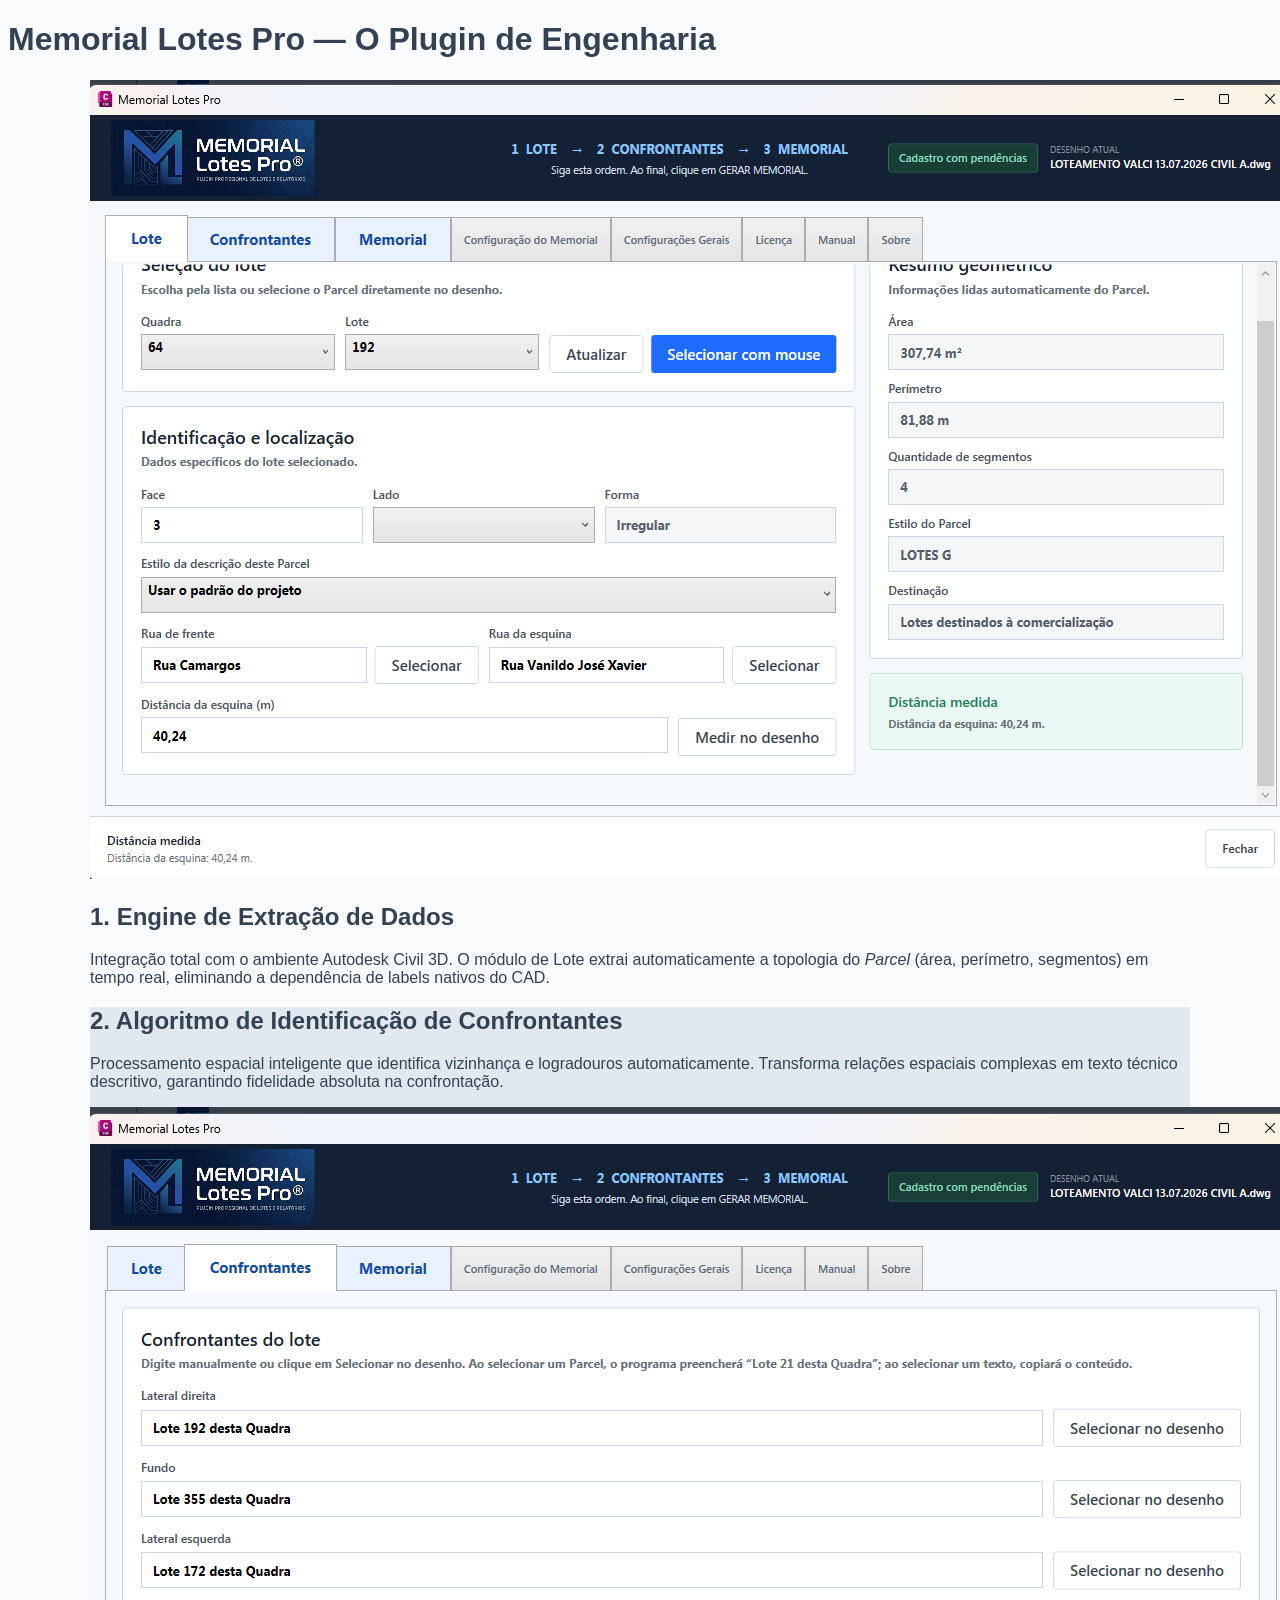
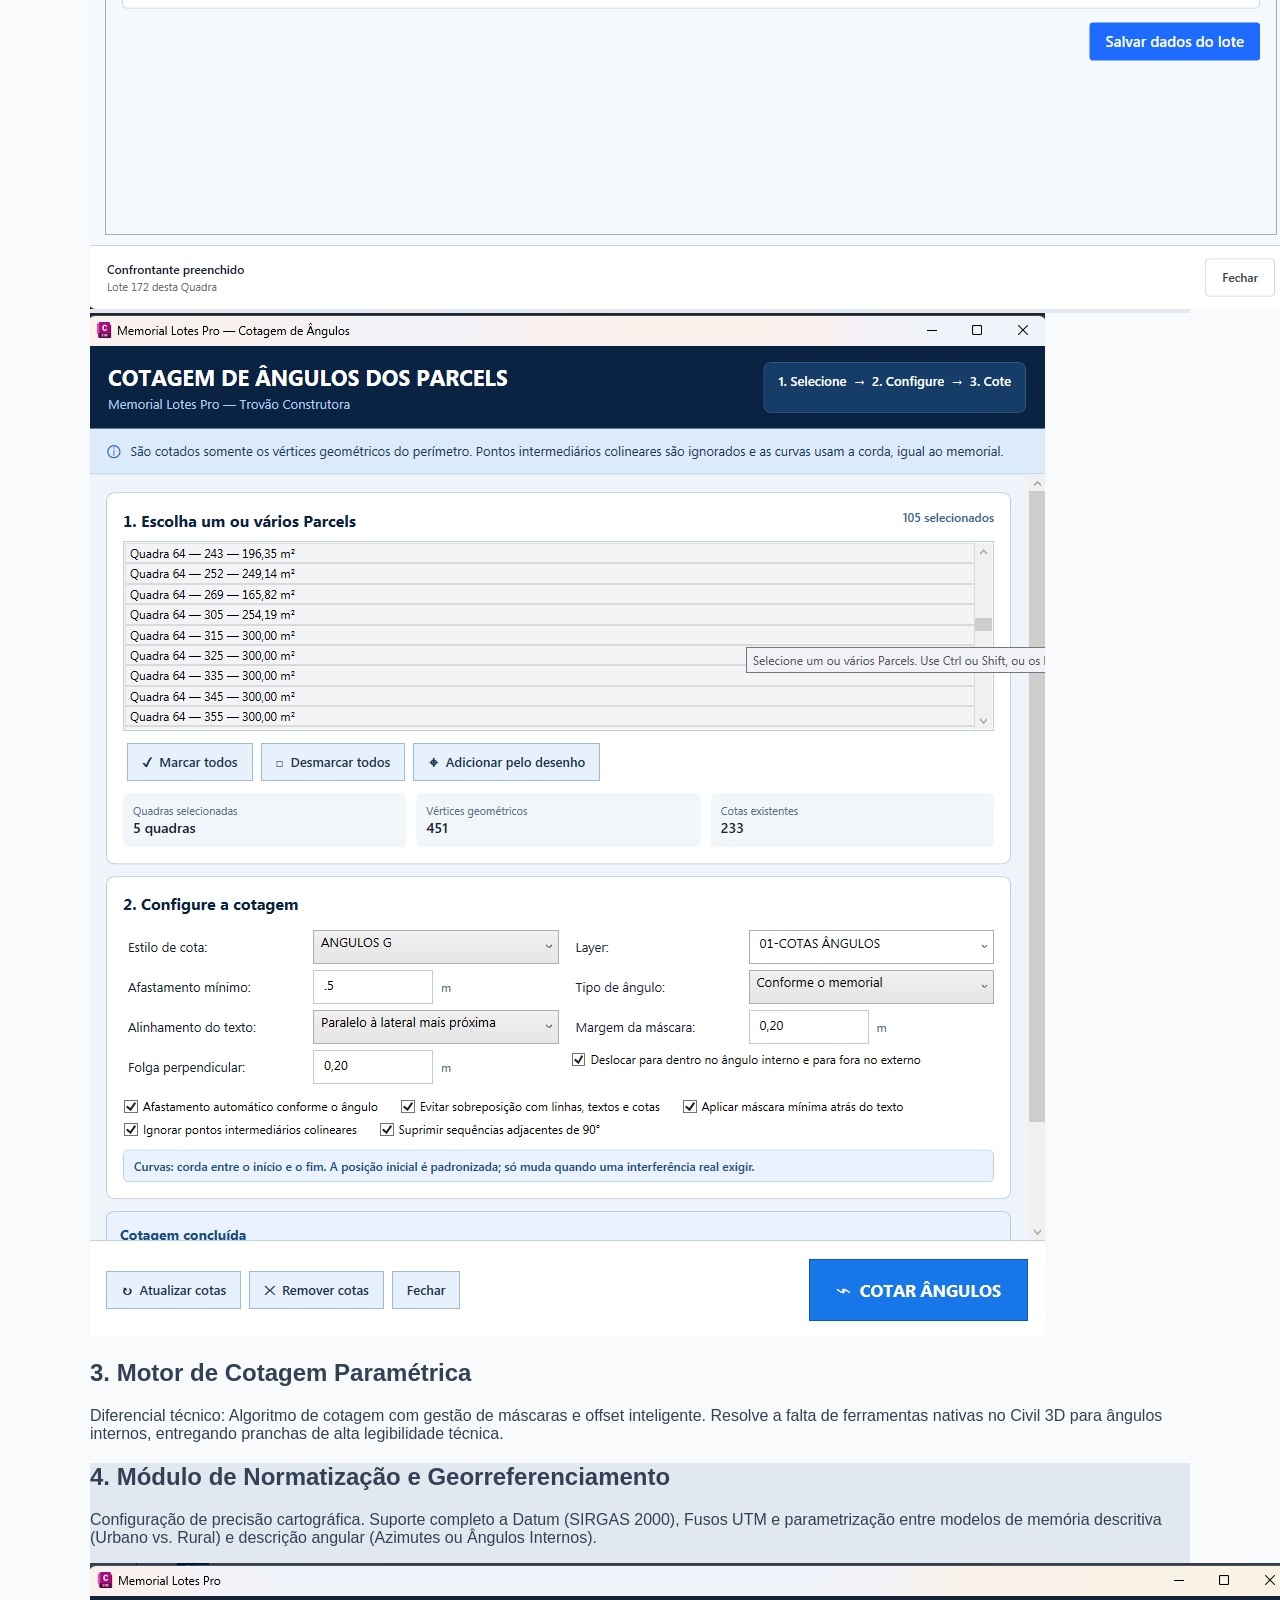
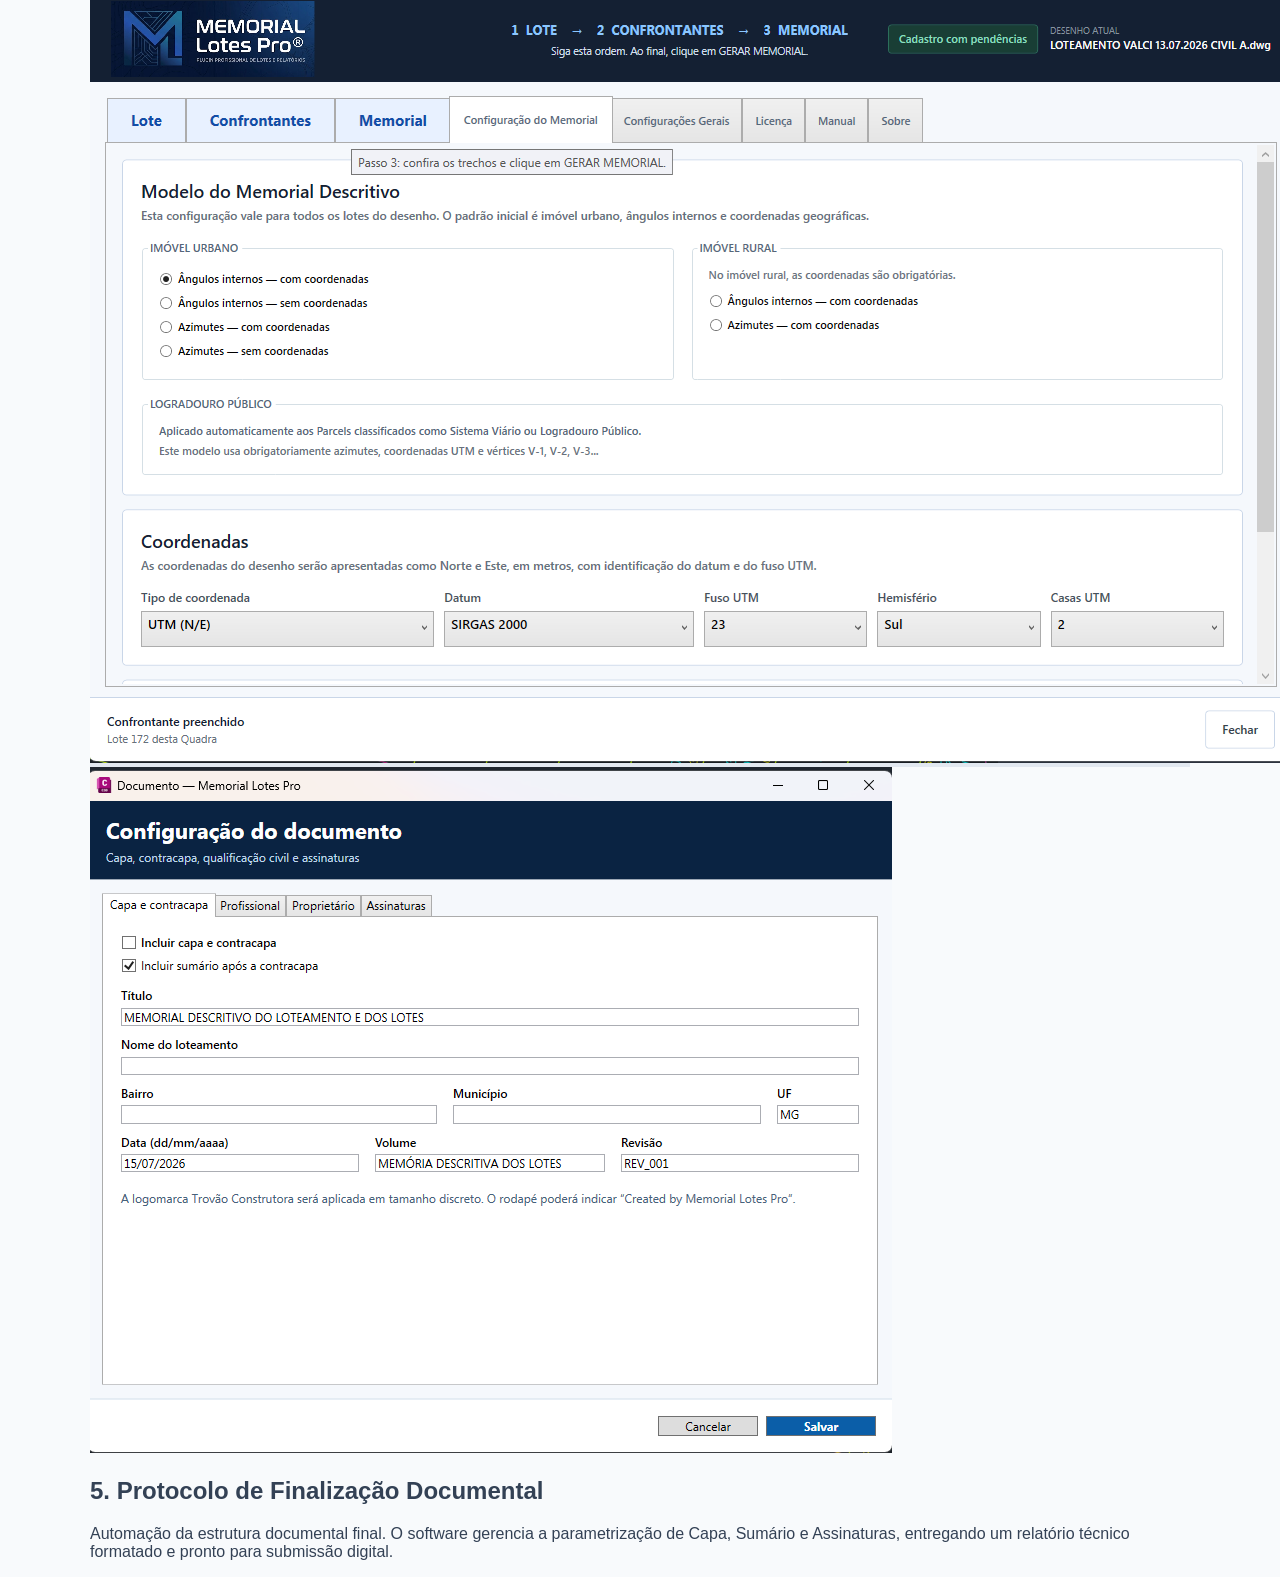
==== commit a44c9e95: "a" ====
--- a/index.html
+++ b/index.html
@@ -2,96 +2,57 @@
 <html lang="pt-BR">
 <head>
     <meta charset="UTF-8">
-    <meta name="viewport" content="width=device-width, initial-scale=1.0">
     <title>Memorial Lotes Pro | Trovão Construtora</title>
     <link rel="stylesheet" href="css/style.css">
-    <link rel="stylesheet" href="https://cdnjs.cloudflare.com/ajax/libs/font-awesome/6.0.0/css/all.min.css">
 </head>
 <body>
-    <div id="license-overlay" class="overlay" style="display: none;">
-        <div class="license-box">
-            <h2>Memorial Lotes Pro</h2>
-            <p>Validação de Licença</p>
-            <input type="text" id="license-key" placeholder="Digite sua chave">
-            <button onclick="verificarLicenca()" class="btn btn-primary btn-block">Acessar</button>
-            <button onclick="fecharTelaLicenca()" class="btn btn-cancel btn-block">Voltar</button>
-        </div>
+    <header><h1>Memorial Lotes Pro — O Plugin de Engenharia</h1></header>
+    
+    <div class="container">
+        <!-- 3.png -->
+        <section class="module">
+            <img src="img/3.png" alt="Motor de Extração de Dados">
+            <div>
+                <h2>1. Engine de Extração de Dados</h2>
+                <p>Integração total com o ambiente Autodesk Civil 3D. O módulo de Lote extrai automaticamente a topologia do <em>Parcel</em> (área, perímetro, segmentos) em tempo real, eliminando a dependência de labels nativos do CAD.</p>
+            </div>
+        </section>
+
+        <!-- 2.png -->
+        <section class="module alt">
+            <div>
+                <h2>2. Algoritmo de Identificação de Confrontantes</h2>
+                <p>Processamento espacial inteligente que identifica vizinhança e logradouros automaticamente. Transforma relações espaciais complexas em texto técnico descritivo, garantindo fidelidade absoluta na confrontação.</p>
+            </div>
+            <img src="img/2.png" alt="Identificação de Confrontantes">
+        </section>
+
+        <!-- 5.png -->
+        <section class="module">
+            <img src="img/5.png" alt="Cotagem Geométrica">
+            <div>
+                <h2>3. Motor de Cotagem Paramétrica</h2>
+                <p>Diferencial técnico: Algoritmo de cotagem com gestão de máscaras e offset inteligente. Resolve a falta de ferramentas nativas no Civil 3D para ângulos internos, entregando pranchas de alta legibilidade técnica.</p>
+            </div>
+        </section>
+
+        <!-- 1.png -->
+        <section class="module alt">
+            <div>
+                <h2>4. Módulo de Normatização e Georreferenciamento</h2>
+                <p>Configuração de precisão cartográfica. Suporte completo a Datum (SIRGAS 2000), Fusos UTM e parametrização entre modelos de memória descritiva (Urbano vs. Rural) e descrição angular (Azimutes ou Ângulos Internos).</p>
+            </div>
+            <img src="img/1.png" alt="Configuração de Memorial">
+        </section>
+
+        <!-- 4.png -->
+        <section class="module">
+            <img src="img/4.png" alt="Documentação Final">
+            <div>
+                <h2>5. Protocolo de Finalização Documental</h2>
+                <p>Automação da estrutura documental final. O software gerencia a parametrização de Capa, Sumário e Assinaturas, entregando um relatório técnico formatado e pronto para submissão digital.</p>
+            </div>
+        </section>
     </div>
-
-    <div id="main-content">
-        <header>
-            <div class="container navbar">
-                <a href="#inicio" class="navbar-brand">
-                    <img src="img/LOGO.PNG" alt="Logo" class="logo-img" onerror="this.style.display='none'">
-                    <span>Memorial Lotes Pro</span>
-                </a>
-                <nav>
-                    <a href="#inicio">Início</a>
-                    <a href="#recursos">Funcionalidades</a>
-                    <a href="#historia">A História</a>
-                    <button onclick="sair()" class="btn btn-outline">Sair</button>
-                </nav>
-            </div>
-        </header>
-
-        <main>
-            <section class="hero" id="inicio">
-                <div class="container hero-content">
-                    <h1>O Plugin definitivo para Loteamentos no Civil 3D</h1>
-                    <p>Automatize a geração de memoriais descritivos, cotação de ângulos e organização documental. Integrado ao seu fluxo de trabalho, sem complicação.</p>
-                    <div class="hero-buttons">
-                        <button onclick="abrirTelaLicenca()" class="btn btn-primary">Acessar Sistema</button>
-                        <a href="https://wa.me/5534988973971" class="btn btn-outline-light">Comprar Licença</a>
-                    </div>
-                </div>
-            </section>
-
-            <section id="recursos" class="features-section">
-                <div class="container">
-                    <h2 class="section-title text-center">Funcionalidades Poderosas</h2>
-                    <div class="features-grid">
-                        <div class="feature-card">
-                            <i class="fas fa-ruler-combined"></i>
-                            <h3>Cotação de Ângulos Internos</h3>
-                            <p>Função inédita que automatiza a cotagem com controle total de afastamento e máscaras, garantindo legibilidade perfeita.</p>
-                        </div>
-                        <div class="feature-card">
-                            <i class="fas fa-file-signature"></i>
-                            <h3>Configuração de Capa e Assinaturas</h3>
-                            <p>Centralize dados de proprietários e profissionais. O documento sai pronto, sem precisar editar nada no Word.</p>
-                        </div>
-                        <div class="feature-card">
-                            <i class="fas fa-map-marked-alt"></i>
-                            <h3>Geração Inteligente de Memorial</h3>
-                            <p>Seleção intuitiva de parcels ou criação direta no plugin. Integração total com os dados do seu projeto no Civil 3D.</p>
-                        </div>
-                        <div class="feature-card">
-                            <i class="fas fa-user-friends"></i>
-                            <h3>Identificação de Confrontantes</h3>
-                            <p>Identificação automática de vizinhos e divisas. Elimina erros de digitação e economiza horas de conferência.</p>
-                        </div>
-                        <div class="feature-card">
-                            <i class="fas fa-cogs"></i>
-                            <h3>Métodos Flexíveis</h3>
-                            <p>Alternância entre memorial Urbano ou Rural, com ou sem coordenadas, e identificação automática de logradouros.</p>
-                        </div>
-                        <div class="feature-card">
-                            <i class="fas fa-table"></i>
-                            <h3>Relatórios e Tabelas</h3>
-                            <p>Geração automática de tabelas de lotes, áreas públicas e descritivos completos em um só clique.</p>
-                        </div>
-                    </div>
-                </div>
-            </section>
-
-            <section id="historia" class="about-section">
-                <div class="container">
-                    <h2 class="section-title text-center">Nascido da necessidade</h2>
-                    <p class="about-text">A maioria dos softwares foca no mercado rural. Nós da Trovão Construtora criamos o <strong>Memorial Lotes Pro</strong> porque faltava uma ferramenta focada na realidade complexa dos loteamentos urbanos. Uma solução barata, integrada ao Civil 3D e que descomplica todo o processo de aprovação.</p>
-                </div>
-            </section>
-        </main>
-    </div>
-    <script src="js/script.js"></script>
 </body>
 </html>
--- a/css/style.css
+++ b/css/style.css
@@ -1,61 +1,17 @@
 html { scroll-behavior: smooth; }
-body { margin: 0; padding: 0; font-family: 'Segoe UI', Tahoma, Geneva, Verdana, sans-serif; background-color: #f8fafc; color: #334155; }
-.container { max-width: 1200px; margin: 0 auto; padding: 0 20px; }
+body { font-family: 'Segoe UI', Tahoma, Geneva, Verdana, sans-serif; background-color: #f8fafc; color: #334155; }
+.container { max-width: 1100px; margin: 0 auto; padding: 0 20px; }
+.navbar { display: flex; justify-content: space-between; align-items: center; padding: 20px 0; }
+.navbar-brand { font-weight: 800; font-size: 1.5rem; color: #1e293b; text-decoration: none; }
 
-/* Navbar */
-header { background: white; box-shadow: 0 1px 3px rgba(0,0,0,0.1); position: sticky; top: 0; z-index: 100; }
-.navbar { display: flex; justify-content: space-between; align-items: center; padding: 15px 20px; }
-.navbar-brand { display: flex; align-items: center; gap: 12px; text-decoration: none; color: #0f172a; font-weight: 800; font-size: 1.4rem; }
-.logo-img { height: 45px; width: auto; object-fit: contain; }
-nav { display: flex; gap: 20px; align-items: center; }
-nav a { text-decoration: none; color: #475569; font-weight: 600; }
+.hero { padding: 100px 0; text-align: center; background: #0f172a; color: white; }
+.btn-primary { background: #3b82f6; color: white; padding: 12px 24px; border-radius: 6px; border: none; cursor: pointer; }
 
-/* Buttons */
-.btn { padding: 12px 24px; border-radius: 6px; font-weight: 600; cursor: pointer; text-decoration: none; display: inline-block; transition: 0.3s; font-size: 1rem; border: none; }
-.btn-primary { background-color: #3b82f6; color: white; }
-.btn-primary:hover { background-color: #2563eb; }
-.btn-outline { border: 2px solid #cbd5e1; color: #475569; background: transparent; }
-.btn-outline:hover { background: #f1f5f9; }
-.btn-outline-light { border: 2px solid #60a5fa; color: #60a5fa; background: transparent; }
-.btn-outline-light:hover { background: rgba(96, 165, 250, 0.1); }
-.btn-block { width: 100%; margin-top: 10px; }
-.btn-cancel { background: transparent; border: 1px solid #64748b; color: #cbd5e1; }
-.btn-cancel:hover { background: rgba(255,255,255,0.05); }
+.feature-section { padding: 80px 0; }
+.alt { background: #e2e8f0; }
+.feature-grid { display: flex; align-items: center; gap: 60px; }
+.feature-text { flex: 1; }
+.feature-text h2 { color: #0f172a; margin-bottom: 15px; }
+.feature-img { flex: 1; max-width: 500px; border-radius: 8px; box-shadow: 0 10px 15px -3px rgba(0,0,0,0.1); border: 1px solid #cbd5e1; }
 
-/* Hero */
-.hero { padding: 100px 20px; text-align: center; background: linear-gradient(135deg, #0f172a 0%, #1e293b 100%); color: white; }
-.hero-content { max-width: 800px; margin: 0 auto; }
-.badge { display: inline-block; padding: 8px 16px; background: rgba(59, 130, 246, 0.15); color: #60a5fa; border-radius: 30px; margin-bottom: 20px; border: 1px solid rgba(59, 130, 246, 0.3); font-weight: 600; }
-.hero h1 { font-size: 3rem; margin-bottom: 20px; line-height: 1.2; }
-.hero p { font-size: 1.2rem; color: #cbd5e1; margin-bottom: 40px; }
-.hero-buttons { display: flex; justify-content: center; gap: 15px; }
-
-/* Sections */
-.section-title { font-size: 2.2rem; color: #0f172a; margin-bottom: 30px; }
-.text-center { text-align: center; }
-.about-section { padding: 80px 20px; background: white; text-align: center; }
-.about-container { max-width: 800px; }
-.about-text { font-size: 1.1rem; color: #475569; line-height: 1.8; margin-bottom: 20px; text-align: justify; }
-
-/* Features */
-.features-section { padding: 80px 20px; }
-.features-grid { display: grid; grid-template-columns: repeat(auto-fit, minmax(300px, 1fr)); gap: 30px; margin-top: 40px; }
-.feature-card { background: white; padding: 30px; border-radius: 10px; box-shadow: 0 4px 6px rgba(0,0,0,0.05); border: 1px solid #e2e8f0; text-align: center; transition: 0.3s; }
-.feature-card:hover { transform: translateY(-5px); box-shadow: 0 10px 15px rgba(0,0,0,0.1); border-color: #3b82f6; }
-.feature-card i { font-size: 2.5rem; color: #3b82f6; margin-bottom: 20px; }
-.feature-card h3 { margin-bottom: 15px; color: #1e293b; }
-.feature-card p { color: #64748b; line-height: 1.6; }
-
-/* Footer */
-footer { background: #0f172a; padding: 40px 20px; text-align: center; color: #94a3b8; }
-.footer-logo { height: 40px; filter: grayscale(100%); opacity: 0.5; margin-bottom: 15px; transition: 0.3s; }
-.footer-logo:hover { filter: grayscale(0%); opacity: 1; }
-
-/* Overlay Licença */
-.overlay { position: fixed; top: 0; left: 0; width: 100%; height: 100%; background: rgba(15, 23, 42, 0.95); display: flex; justify-content: center; align-items: center; z-index: 9999; }
-.license-box { background: #1e293b; padding: 40px; border-radius: 12px; width: 100%; max-width: 400px; text-align: center; border: 1px solid #334155; box-shadow: 0 25px 50px -12px rgba(0,0,0,0.5); }
-.license-box h2 { color: white; margin-bottom: 10px; }
-.license-box p { color: #cbd5e1; margin-bottom: 25px; font-size: 0.9rem; }
-.license-box input { width: 100%; padding: 12px; border-radius: 6px; border: 1px solid #475569; background: #0f172a; color: white; margin-bottom: 15px; box-sizing: border-box; }
-.buy-link { margin-top: 20px; padding-top: 20px; border-top: 1px solid #334155; font-size: 0.9rem; color: #94a3b8; }
-.buy-link a { color: #60a5fa; font-weight: bold; text-decoration: none; }
+@media (max-width: 768px) { .feature-grid { flex-direction: column; text-align: center; } }
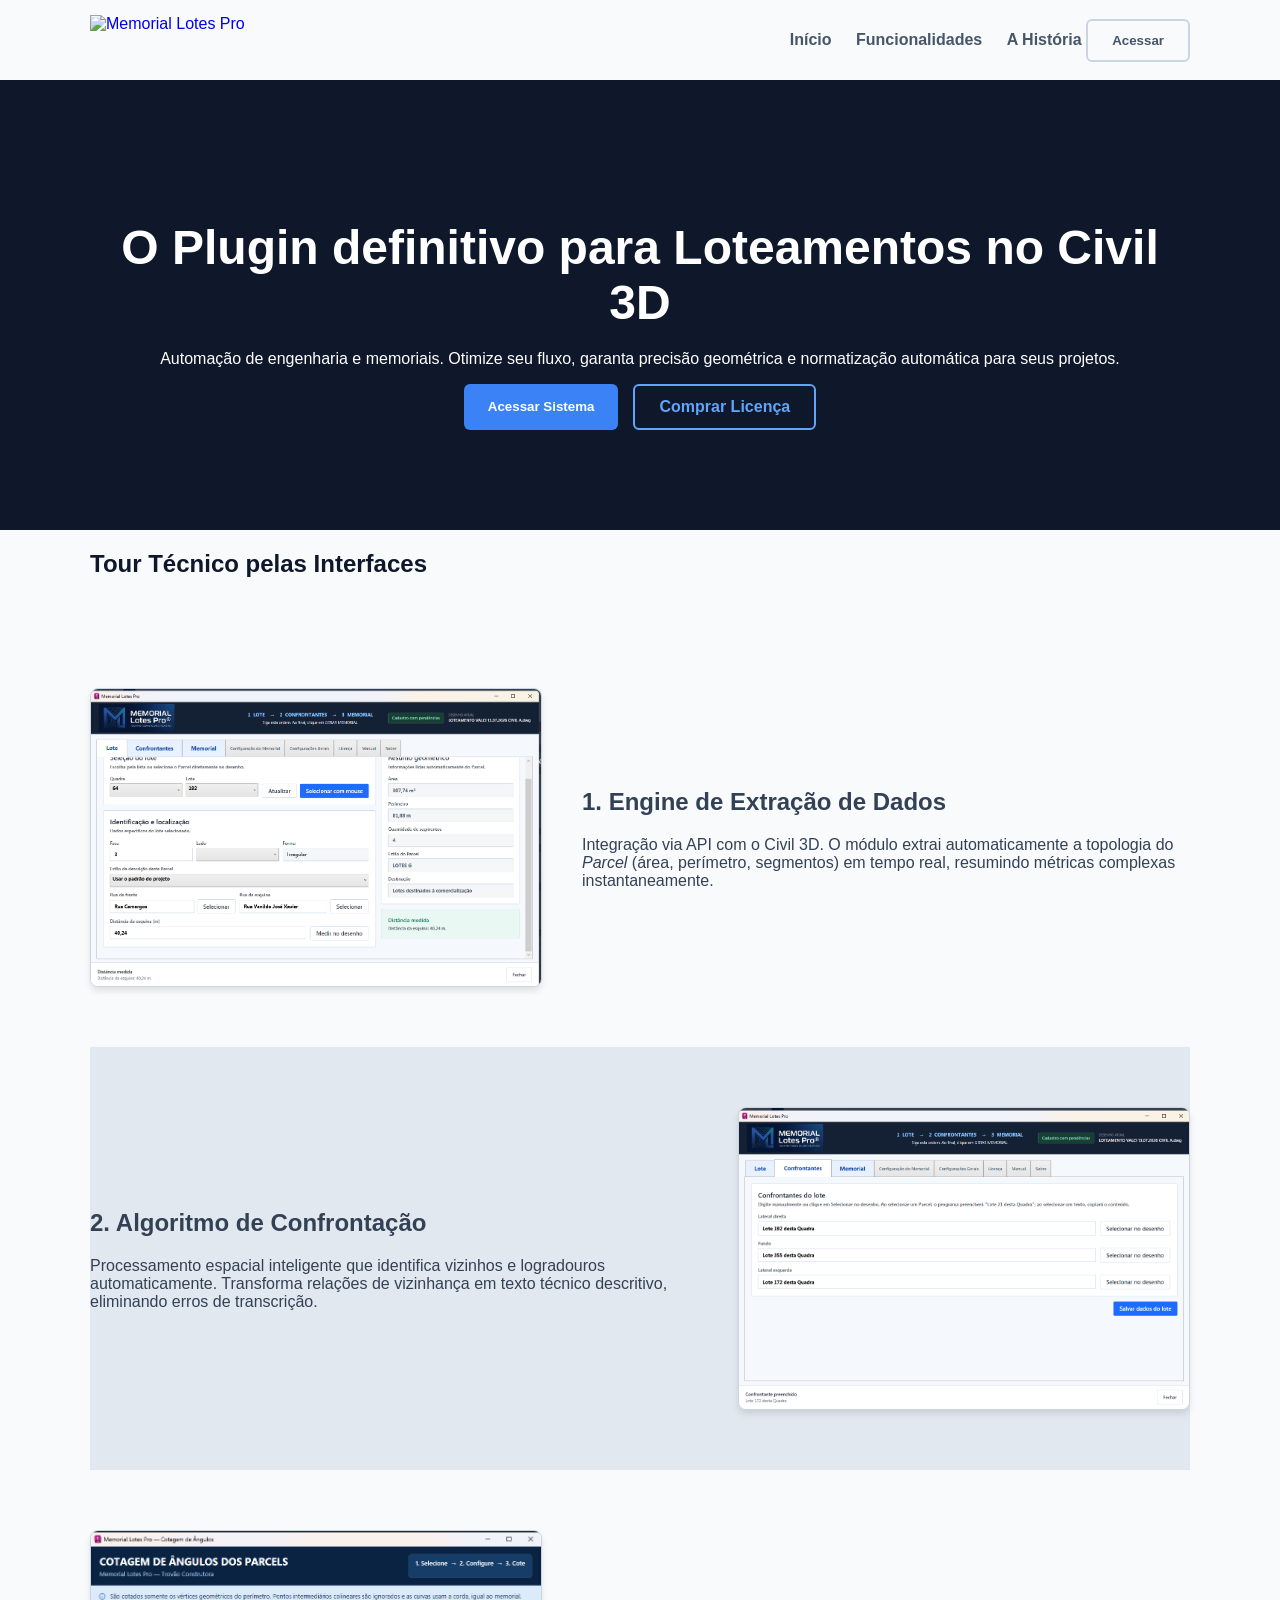
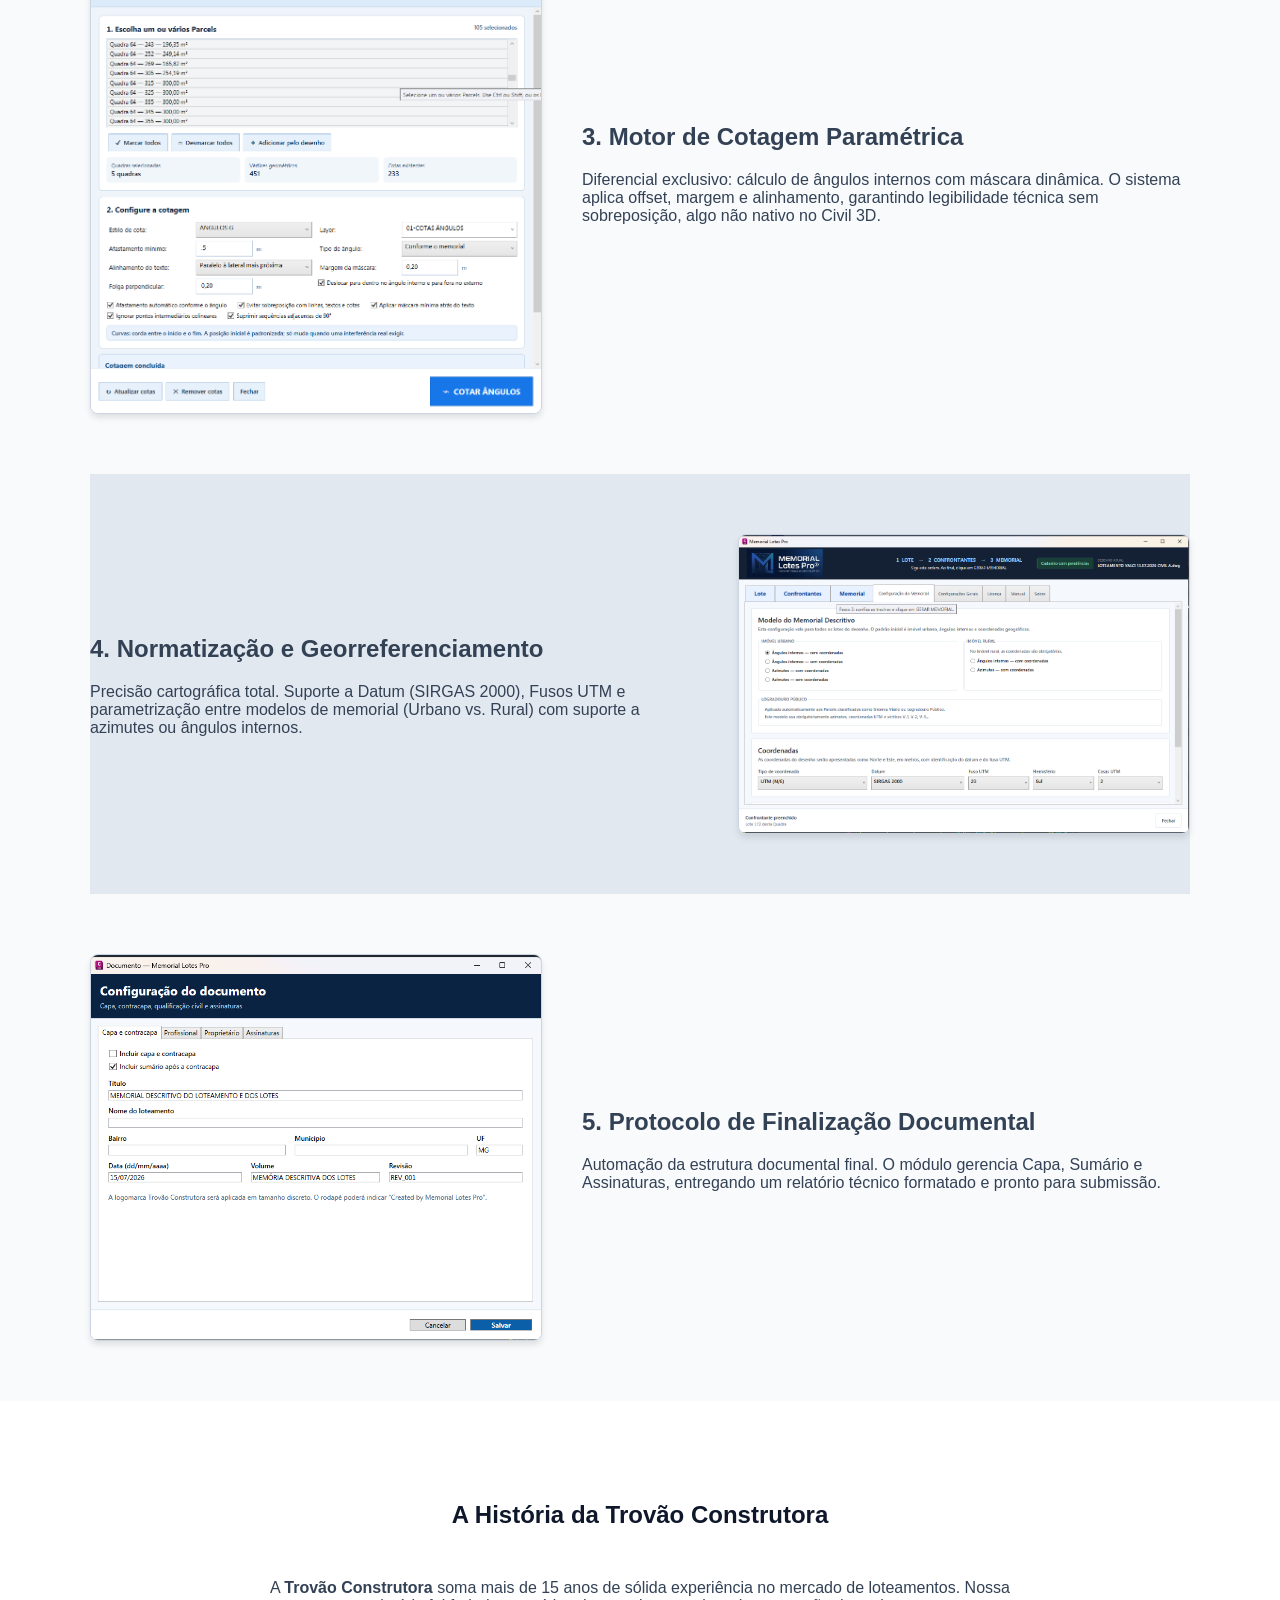
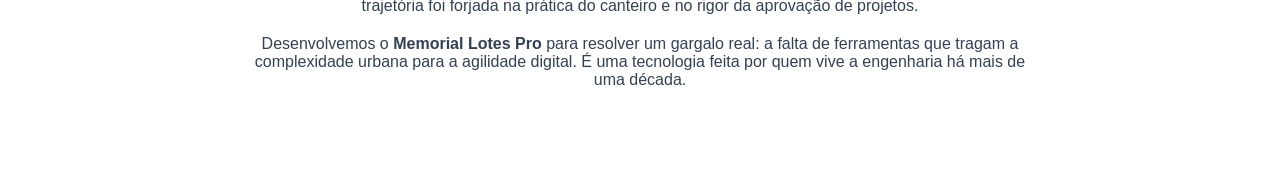
==== commit cfbe6cf0: "a" ====
--- a/index.html
+++ b/index.html
@@ -2,57 +2,105 @@
 <html lang="pt-BR">
 <head>
     <meta charset="UTF-8">
+    <meta name="viewport" content="width=device-width, initial-scale=1.0">
     <title>Memorial Lotes Pro | Trovão Construtora</title>
     <link rel="stylesheet" href="css/style.css">
+    <link rel="stylesheet" href="https://cdnjs.cloudflare.com/ajax/libs/font-awesome/6.0.0/css/all.min.css">
 </head>
 <body>
-    <header><h1>Memorial Lotes Pro — O Plugin de Engenharia</h1></header>
-    
-    <div class="container">
-        <!-- 3.png -->
-        <section class="module">
-            <img src="img/3.png" alt="Motor de Extração de Dados">
-            <div>
-                <h2>1. Engine de Extração de Dados</h2>
-                <p>Integração total com o ambiente Autodesk Civil 3D. O módulo de Lote extrai automaticamente a topologia do <em>Parcel</em> (área, perímetro, segmentos) em tempo real, eliminando a dependência de labels nativos do CAD.</p>
+    <div id="license-overlay" class="overlay" style="display: none;">
+        <div class="license-box">
+            <h2>Memorial Lotes Pro</h2>
+            <p>Validação de Licença</p>
+            <input type="text" id="license-key" placeholder="Digite sua chave">
+            <button onclick="verificarLicenca()" class="btn btn-primary btn-block">Acessar Sistema</button>
+            <button onclick="fecharTelaLicenca()" class="btn btn-cancel btn-block">Voltar</button>
+        </div>
+    </div>
+
+    <div id="main-content">
+        <header>
+            <div class="container navbar">
+                <!-- AQUI A SUA LOGO -->
+                <a href="#inicio" class="navbar-brand">
+                    <img src="img/LOGO.PNG" alt="Memorial Lotes Pro" class="logo-img">
+                </a>
+                <nav>
+                    <a href="#inicio">Início</a>
+                    <a href="#tour">Funcionalidades</a>
+                    <a href="#historia">A História</a>
+                    <button onclick="abrirTelaLicenca()" class="btn btn-outline">Acessar</button>
+                </nav>
             </div>
-        </section>
+        </header>
 
-        <!-- 2.png -->
-        <section class="module alt">
-            <div>
-                <h2>2. Algoritmo de Identificação de Confrontantes</h2>
-                <p>Processamento espacial inteligente que identifica vizinhança e logradouros automaticamente. Transforma relações espaciais complexas em texto técnico descritivo, garantindo fidelidade absoluta na confrontação.</p>
-            </div>
-            <img src="img/2.png" alt="Identificação de Confrontantes">
-        </section>
+        <main>
+            <section class="hero" id="inicio">
+                <div class="container hero-content">
+                    <h1>O Plugin definitivo para Loteamentos no Civil 3D</h1>
+                    <p>Automação de engenharia e memoriais. Otimize seu fluxo, garanta precisão geométrica e normatização automática para seus projetos.</p>
+                    <div class="hero-buttons">
+                        <button onclick="abrirTelaLicenca()" class="btn btn-primary">Acessar Sistema</button>
+                        <a href="https://wa.me/5534988973971" class="btn btn-outline-light">Comprar Licença</a>
+                    </div>
+                </div>
+            </section>
 
-        <!-- 5.png -->
-        <section class="module">
-            <img src="img/5.png" alt="Cotagem Geométrica">
-            <div>
-                <h2>3. Motor de Cotagem Paramétrica</h2>
-                <p>Diferencial técnico: Algoritmo de cotagem com gestão de máscaras e offset inteligente. Resolve a falta de ferramentas nativas no Civil 3D para ângulos internos, entregando pranchas de alta legibilidade técnica.</p>
-            </div>
-        </section>
+            <section id="tour" class="features-section">
+                <div class="container">
+                    <h2 class="section-title text-center">Tour Técnico pelas Interfaces</h2>
+                    
+                    <div class="module">
+                        <img src="img/3.png" alt="Motor de Extração">
+                        <div>
+                            <h2>1. Engine de Extração de Dados</h2>
+                            <p>Integração via API com o Civil 3D. O módulo extrai automaticamente a topologia do <em>Parcel</em> (área, perímetro, segmentos) em tempo real, resumindo métricas complexas instantaneamente.</p>
+                        </div>
+                    </div>
 
-        <!-- 1.png -->
-        <section class="module alt">
-            <div>
-                <h2>4. Módulo de Normatização e Georreferenciamento</h2>
-                <p>Configuração de precisão cartográfica. Suporte completo a Datum (SIRGAS 2000), Fusos UTM e parametrização entre modelos de memória descritiva (Urbano vs. Rural) e descrição angular (Azimutes ou Ângulos Internos).</p>
-            </div>
-            <img src="img/1.png" alt="Configuração de Memorial">
-        </section>
+                    <div class="module alt">
+                        <div>
+                            <h2>2. Algoritmo de Confrontação</h2>
+                            <p>Processamento espacial inteligente que identifica vizinhos e logradouros automaticamente. Transforma relações de vizinhança em texto técnico descritivo, eliminando erros de transcrição.</p>
+                        </div>
+                        <img src="img/2.png" alt="Confrontantes">
+                    </div>
 
-        <!-- 4.png -->
-        <section class="module">
-            <img src="img/4.png" alt="Documentação Final">
-            <div>
-                <h2>5. Protocolo de Finalização Documental</h2>
-                <p>Automação da estrutura documental final. O software gerencia a parametrização de Capa, Sumário e Assinaturas, entregando um relatório técnico formatado e pronto para submissão digital.</p>
-            </div>
-        </section>
+                    <div class="module">
+                        <img src="img/5.png" alt="Cotagem">
+                        <div>
+                            <h2>3. Motor de Cotagem Paramétrica</h2>
+                            <p>Diferencial exclusivo: cálculo de ângulos internos com máscara dinâmica. O sistema aplica offset, margem e alinhamento, garantindo legibilidade técnica sem sobreposição, algo não nativo no Civil 3D.</p>
+                        </div>
+                    </div>
+
+                    <div class="module alt">
+                        <div>
+                            <h2>4. Normatização e Georreferenciamento</h2>
+                            <p>Precisão cartográfica total. Suporte a Datum (SIRGAS 2000), Fusos UTM e parametrização entre modelos de memorial (Urbano vs. Rural) com suporte a azimutes ou ângulos internos.</p>
+                        </div>
+                        <img src="img/1.png" alt="Configuração Geral">
+                    </div>
+
+                    <div class="module">
+                        <img src="img/4.png" alt="Documentação">
+                        <div>
+                            <h2>5. Protocolo de Finalização Documental</h2>
+                            <p>Automação da estrutura documental final. O módulo gerencia Capa, Sumário e Assinaturas, entregando um relatório técnico formatado e pronto para submissão.</p>
+                        </div>
+                    </div>
+                </div>
+            </section>
+
+            <section id="historia" class="about-section">
+                <div class="container">
+                    <h2 class="section-title text-center">A História da Trovão Construtora</h2>
+                    <p class="about-text">A <strong>Trovão Construtora</strong> soma mais de 15 anos de sólida experiência no mercado de loteamentos. Nossa trajetória foi forjada na prática do canteiro e no rigor da aprovação de projetos.</p>
+                    <p class="about-text">Desenvolvemos o <strong>Memorial Lotes Pro</strong> para resolver um gargalo real: a falta de ferramentas que tragam a complexidade urbana para a agilidade digital. É uma tecnologia feita por quem vive a engenharia há mais de uma década.</p>
+                </div>
+            </section>
+        </main>
     </div>
+    <script src="js/script.js"></script>
 </body>
 </html>
--- a/css/style.css
+++ b/css/style.css
@@ -1,17 +1,32 @@
 html { scroll-behavior: smooth; }
-body { font-family: 'Segoe UI', Tahoma, Geneva, Verdana, sans-serif; background-color: #f8fafc; color: #334155; }
+body { font-family: 'Segoe UI', Tahoma, Geneva, Verdana, sans-serif; background-color: #f8fafc; color: #334155; margin: 0; }
 .container { max-width: 1100px; margin: 0 auto; padding: 0 20px; }
-.navbar { display: flex; justify-content: space-between; align-items: center; padding: 20px 0; }
-.navbar-brand { font-weight: 800; font-size: 1.5rem; color: #1e293b; text-decoration: none; }
+.navbar { display: flex; justify-content: space-between; align-items: center; padding: 15px 0; }
+.logo-img { height: 50px; width: auto; }
+.navbar-brand { text-decoration: none; display: flex; align-items: center; }
+nav a { text-decoration: none; color: #475569; font-weight: 600; margin-left: 20px; transition: 0.3s; }
+nav a:hover { color: #3b82f6; }
 
 .hero { padding: 100px 0; text-align: center; background: #0f172a; color: white; }
-.btn-primary { background: #3b82f6; color: white; padding: 12px 24px; border-radius: 6px; border: none; cursor: pointer; }
+.hero-content h1 { font-size: 3rem; margin-bottom: 20px; }
+.hero-buttons { display: flex; justify-content: center; gap: 15px; }
 
-.feature-section { padding: 80px 0; }
+.btn { padding: 12px 24px; border-radius: 6px; font-weight: 600; cursor: pointer; text-decoration: none; display: inline-block; border: none; }
+.btn-primary { background: #3b82f6; color: white; }
+.btn-outline { border: 2px solid #cbd5e1; color: #475569; background: transparent; }
+.btn-outline-light { border: 2px solid #60a5fa; color: #60a5fa; background: transparent; }
+.btn-block { width: 100%; margin-top: 10px; }
+
+.module { display: flex; align-items: center; gap: 40px; padding: 60px 0; }
 .alt { background: #e2e8f0; }
-.feature-grid { display: flex; align-items: center; gap: 60px; }
-.feature-text { flex: 1; }
-.feature-text h2 { color: #0f172a; margin-bottom: 15px; }
-.feature-img { flex: 1; max-width: 500px; border-radius: 8px; box-shadow: 0 10px 15px -3px rgba(0,0,0,0.1); border: 1px solid #cbd5e1; }
+.module img { width: 450px; border-radius: 8px; border: 1px solid #cbd5e1; box-shadow: 0 4px 6px rgba(0,0,0,0.1); }
+.section-title { margin-bottom: 50px; color: #0f172a; }
 
-@media (max-width: 768px) { .feature-grid { flex-direction: column; text-align: center; } }+.about-section { padding: 80px 0; background: white; text-align: center; }
+.about-text { max-width: 800px; margin: 0 auto 20px; }
+
+.overlay { position: fixed; top: 0; left: 0; width: 100%; height: 100%; background: rgba(15, 23, 42, 0.95); display: flex; justify-content: center; align-items: center; z-index: 9999; }
+.license-box { background: #1e293b; padding: 40px; border-radius: 12px; width: 100%; max-width: 400px; text-align: center; }
+.license-box input { width: 100%; padding: 12px; border-radius: 6px; border: none; margin-bottom: 15px; }
+
+@media (max-width: 768px) { .module { flex-direction: column; text-align: center; } .module img { width: 100%; } }
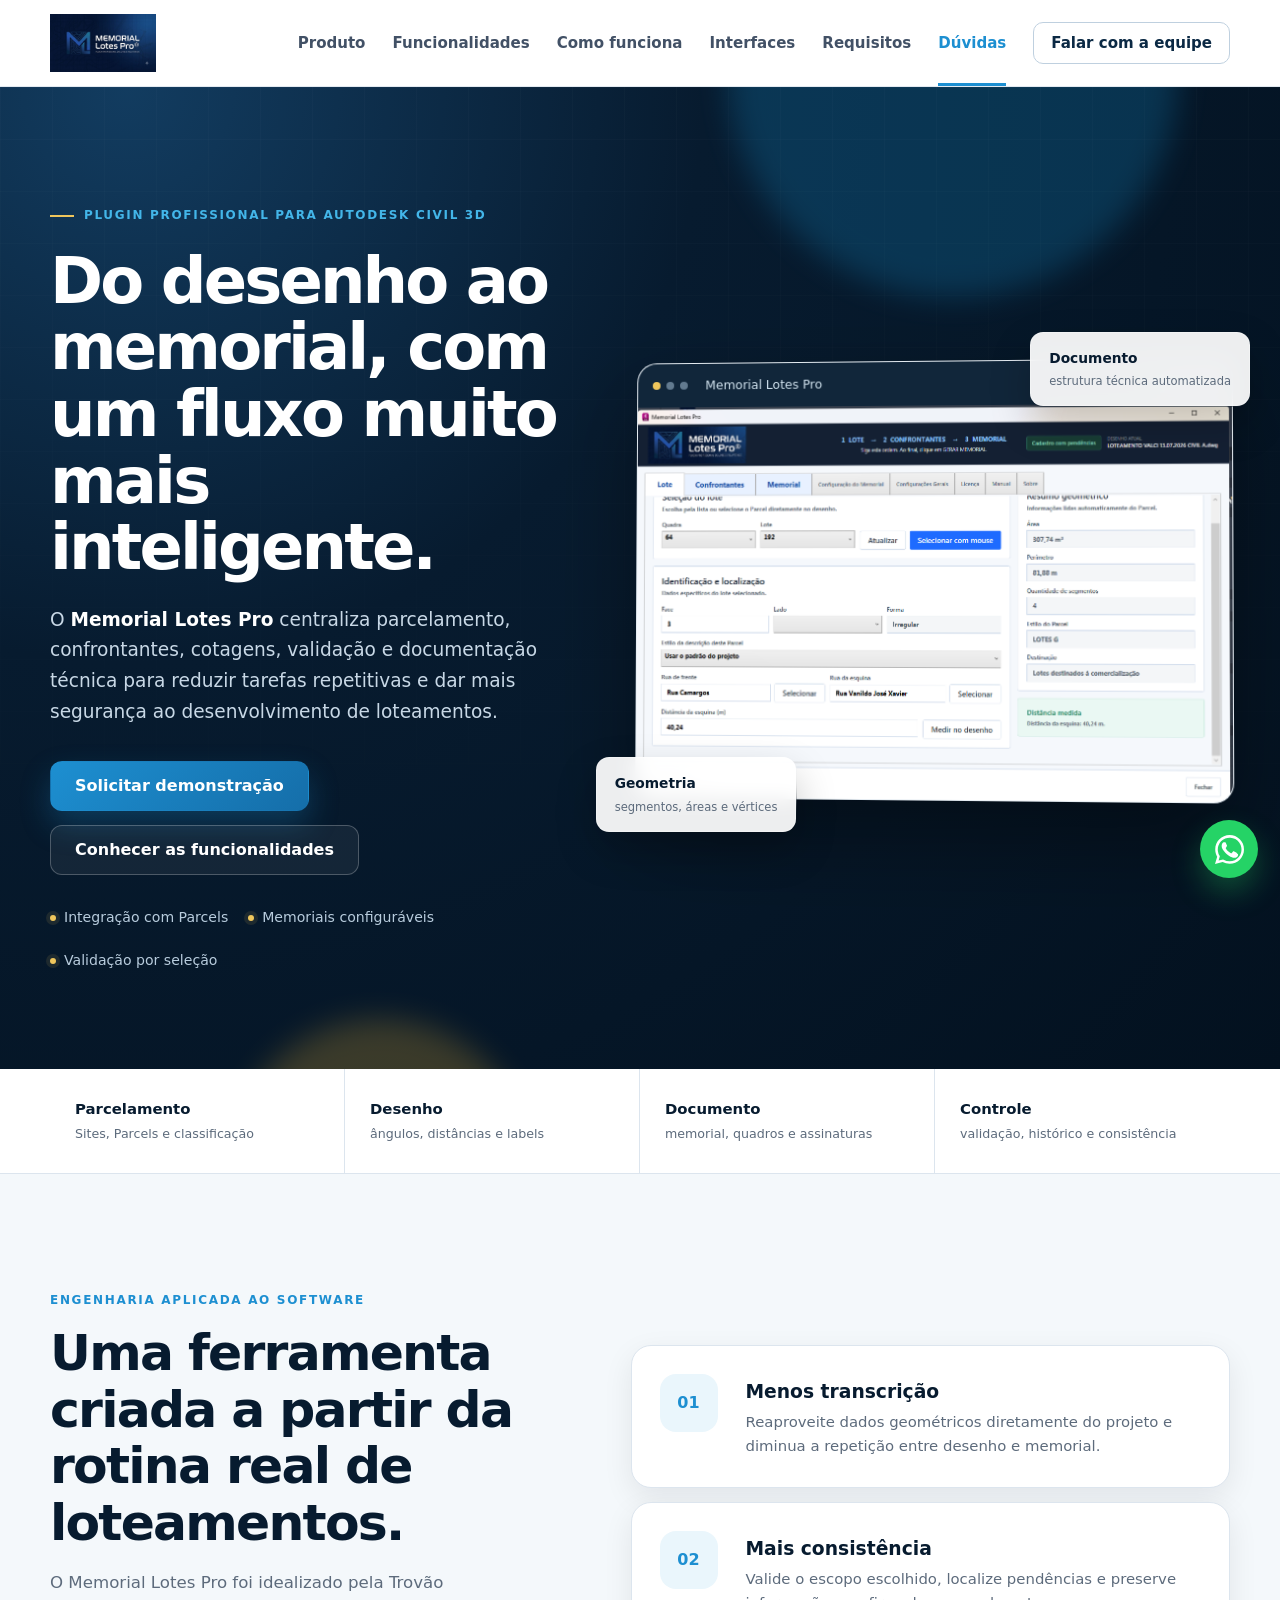
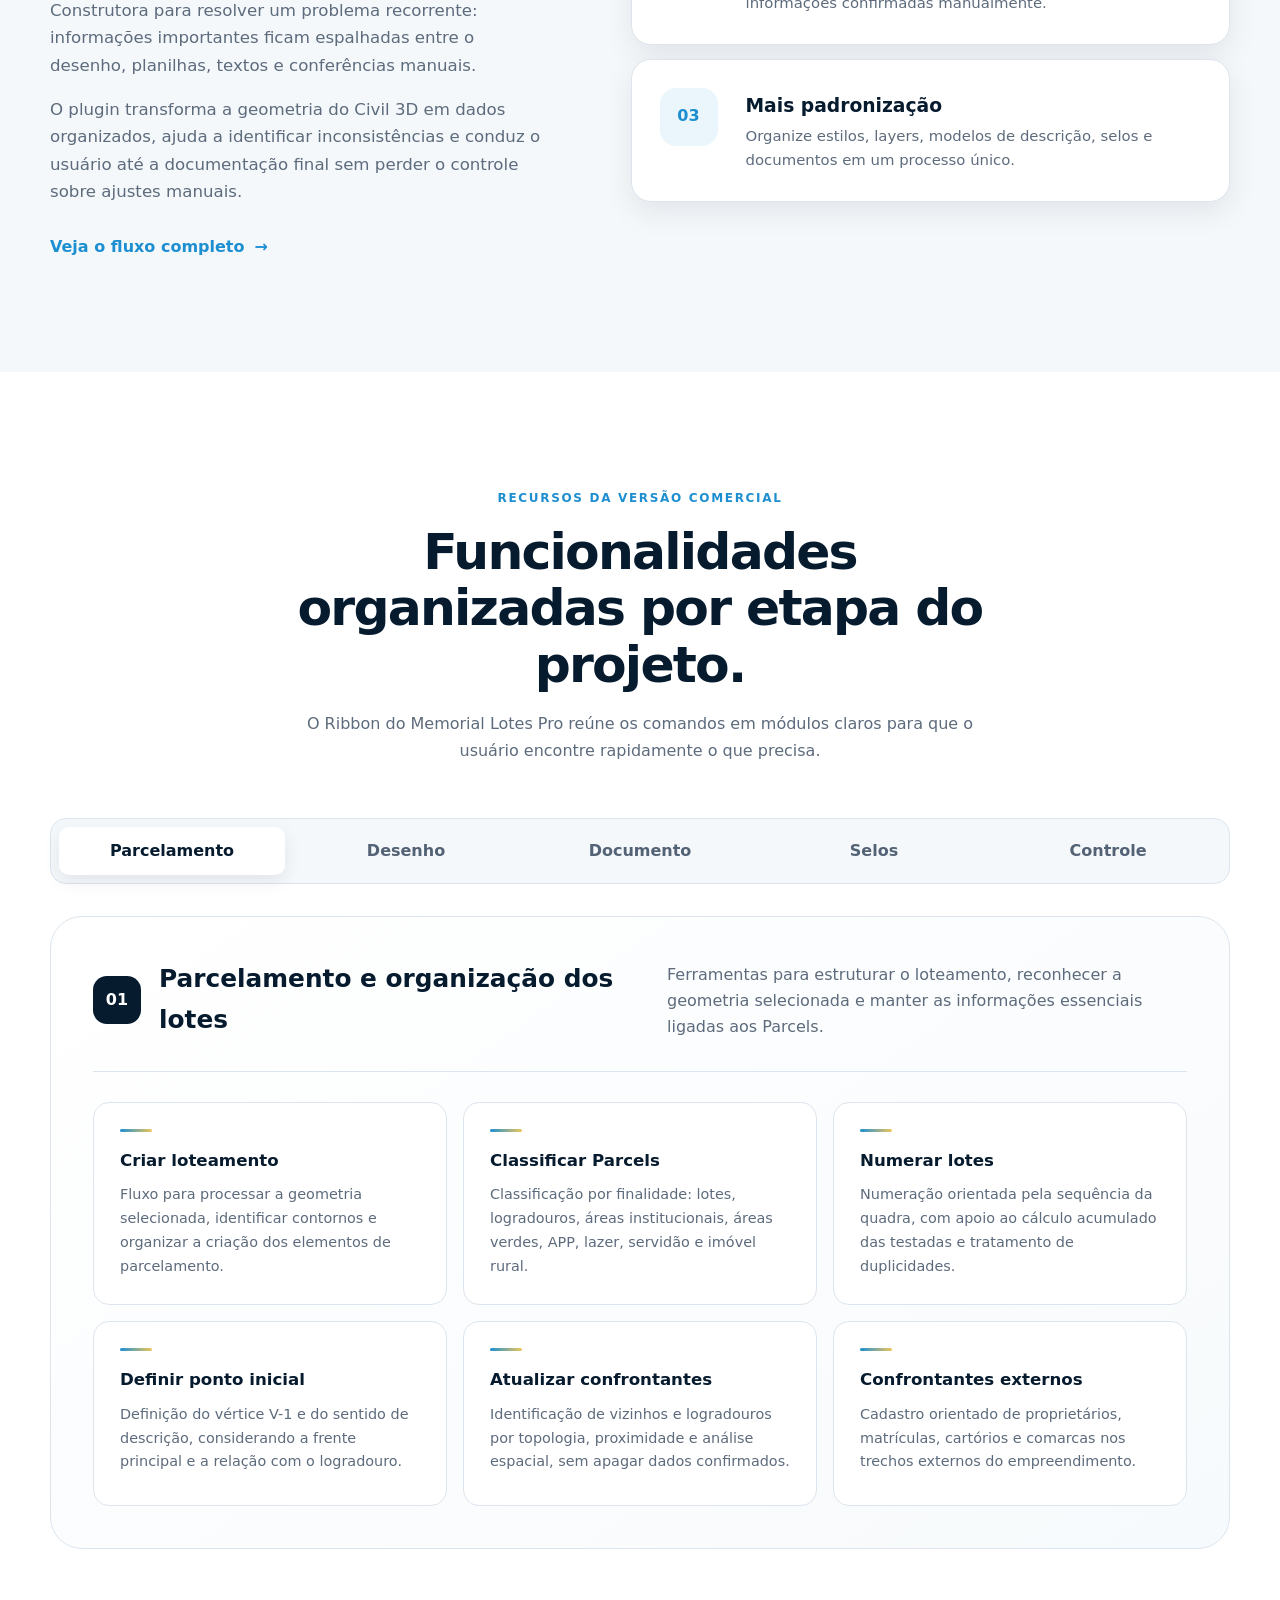
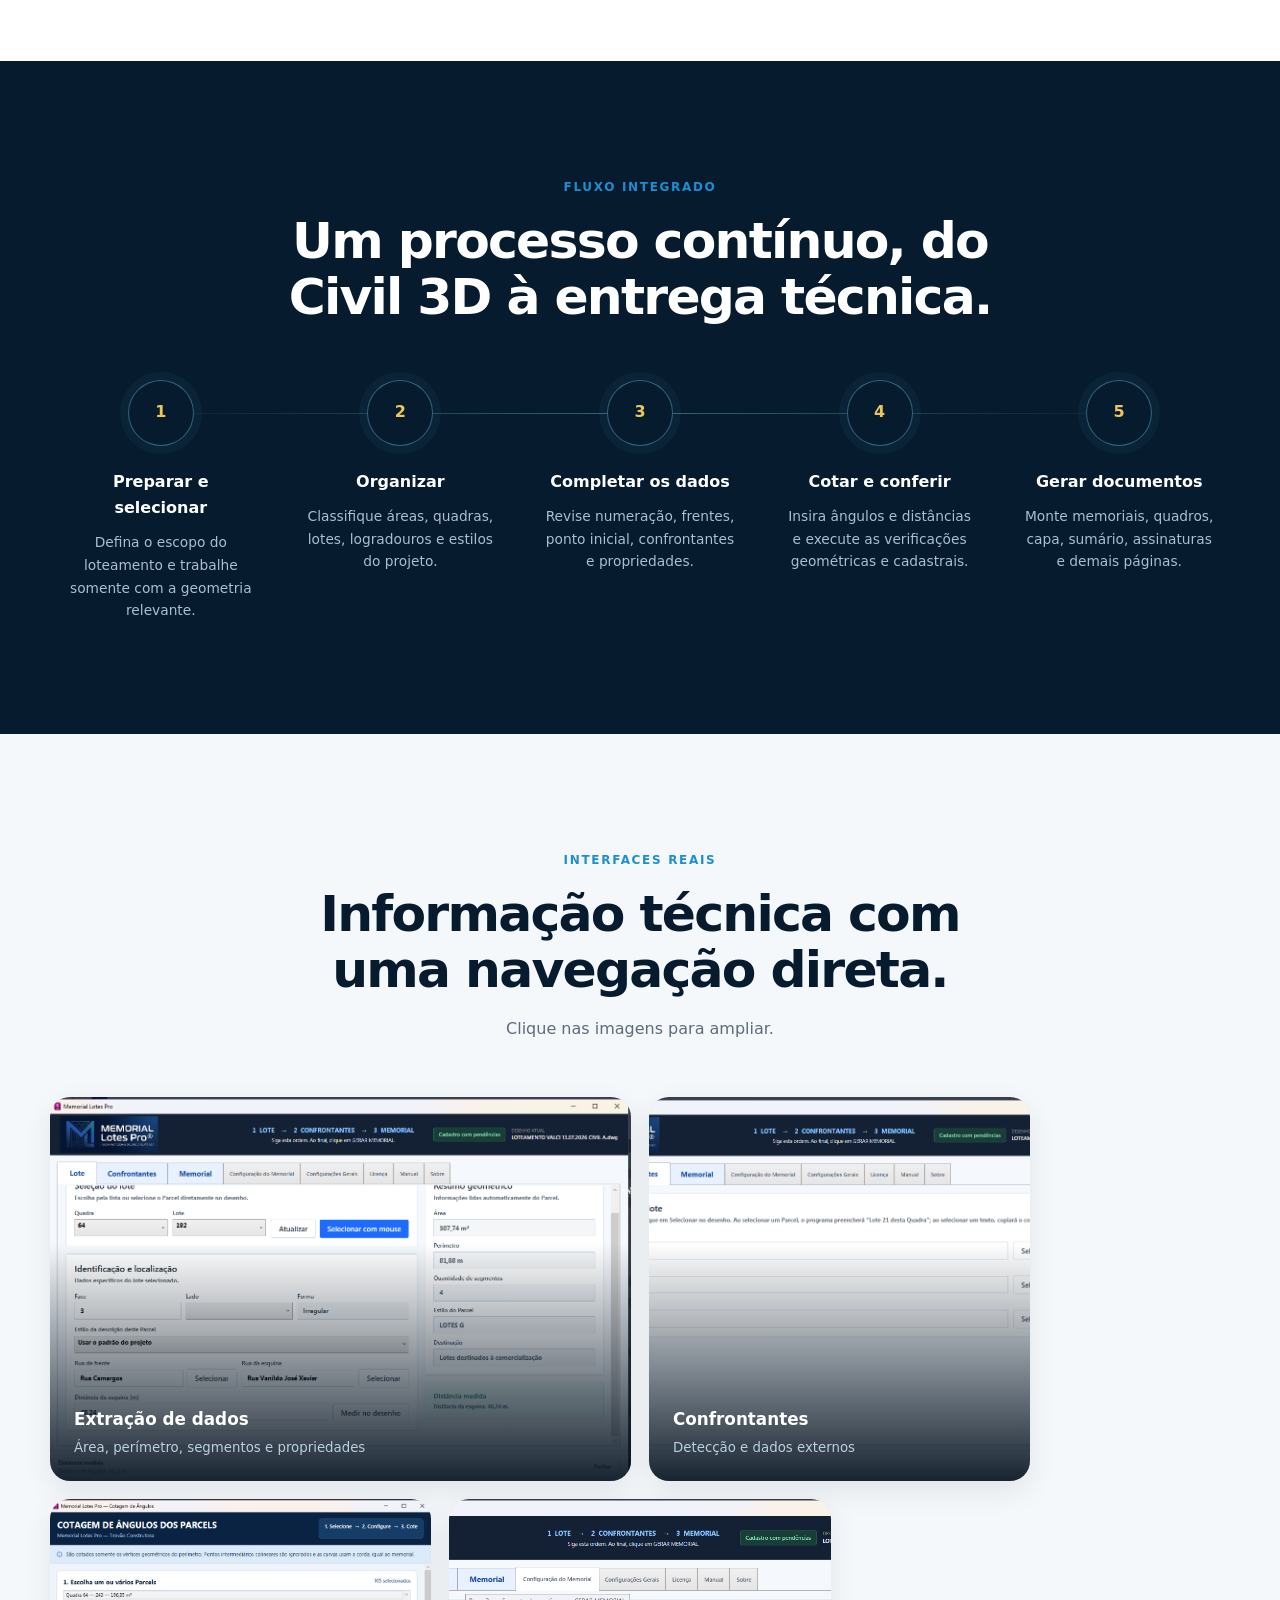
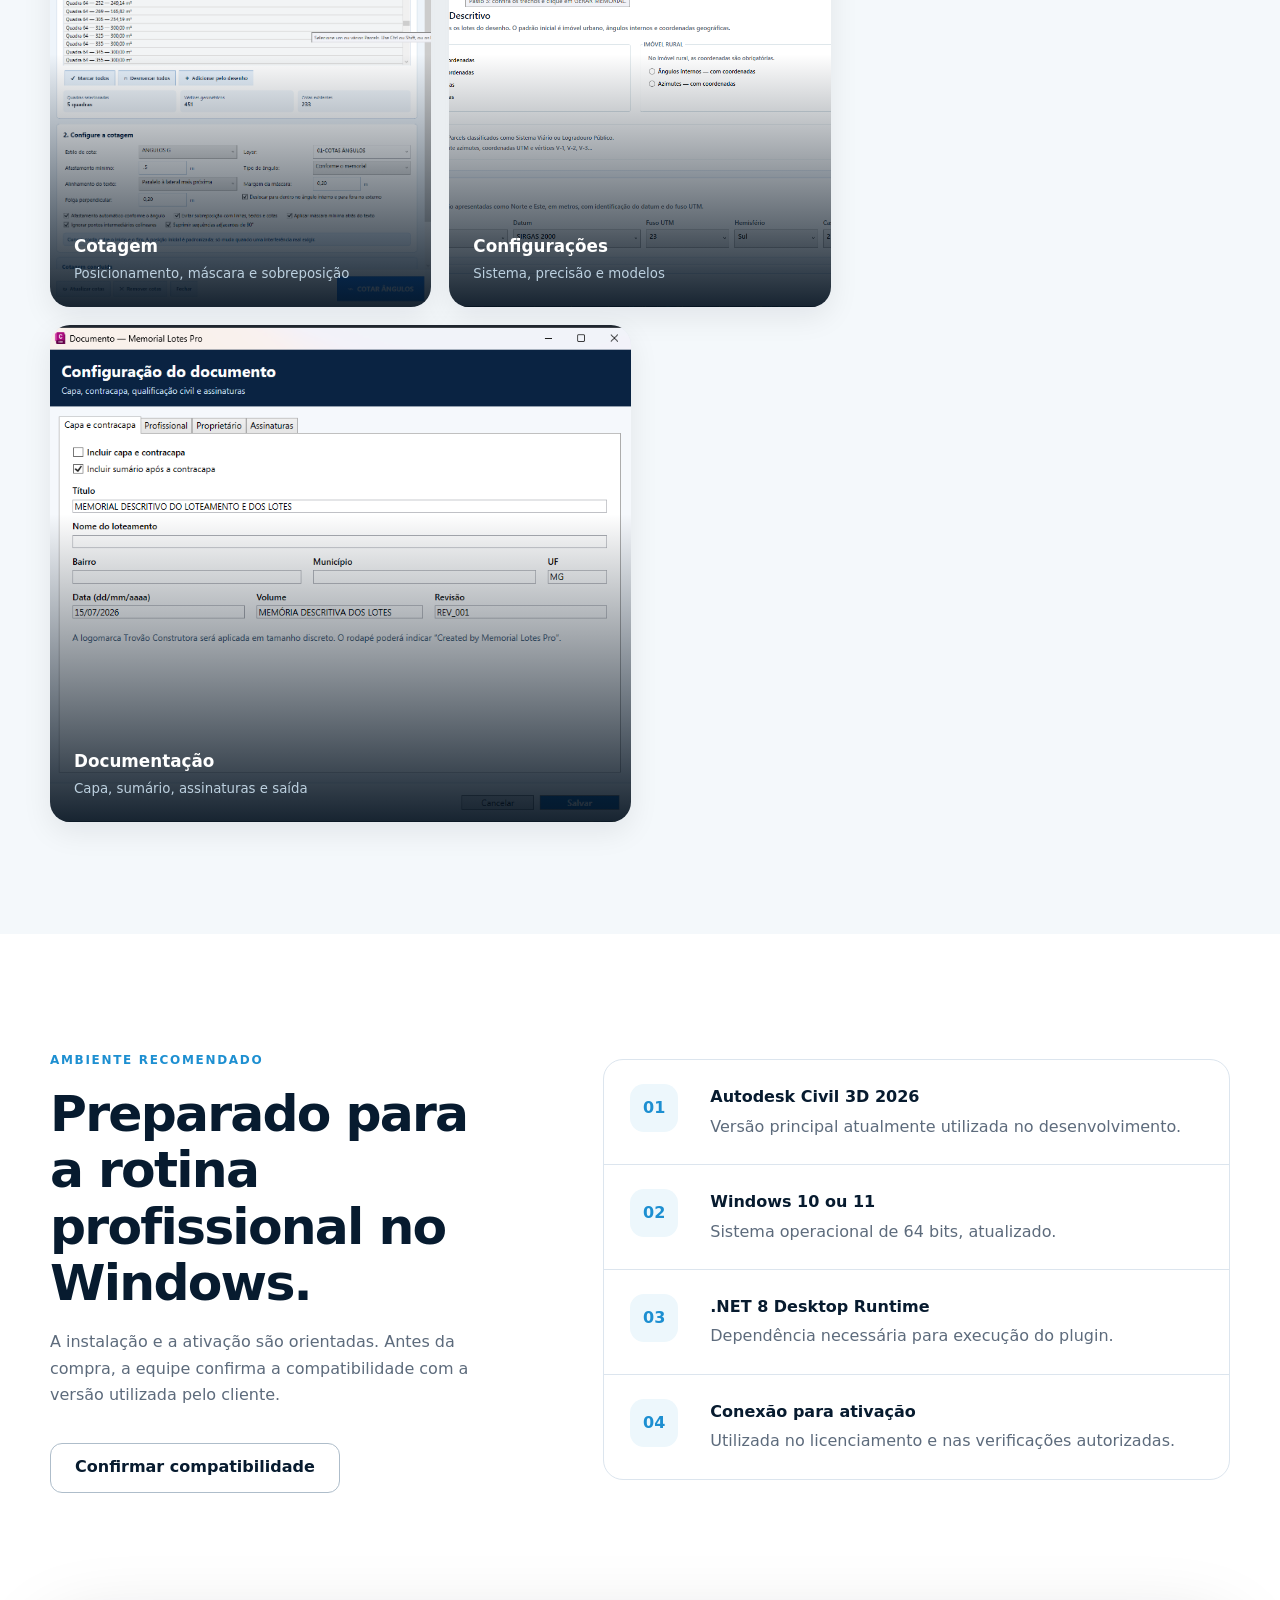
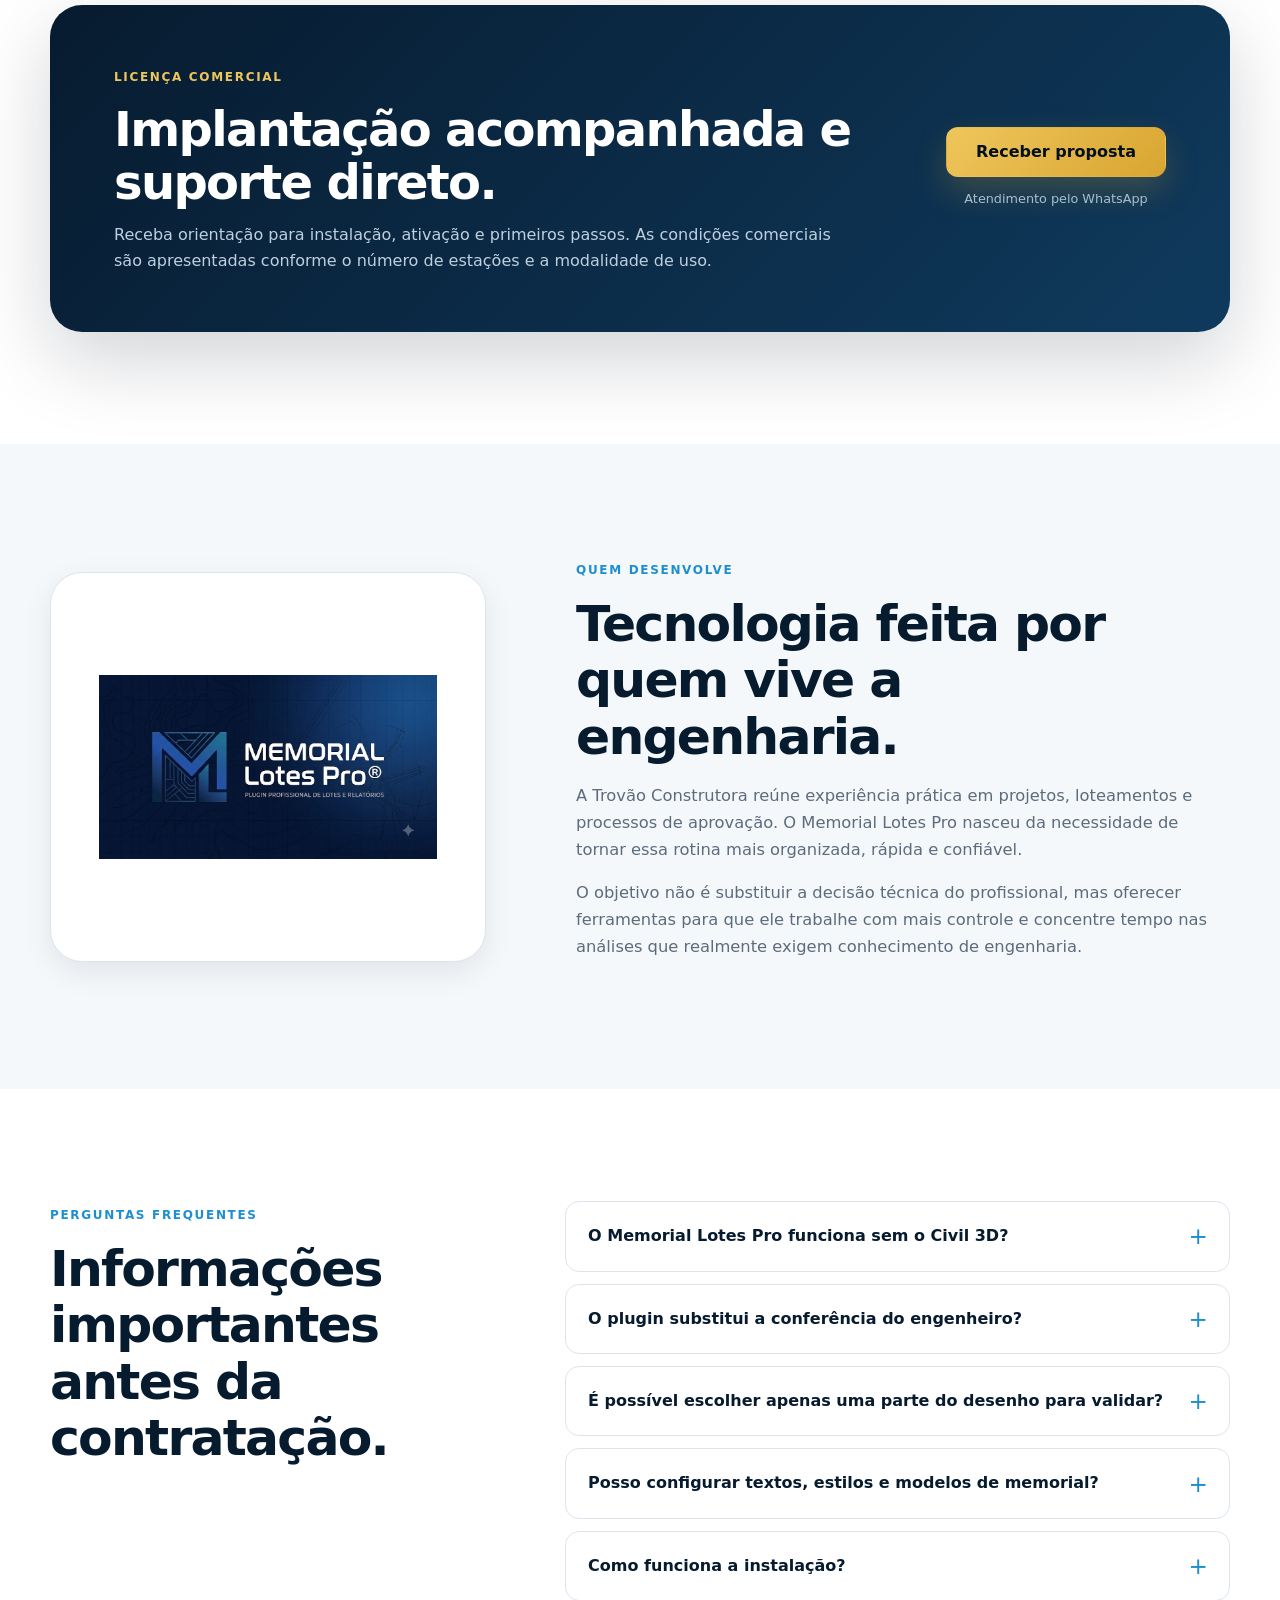
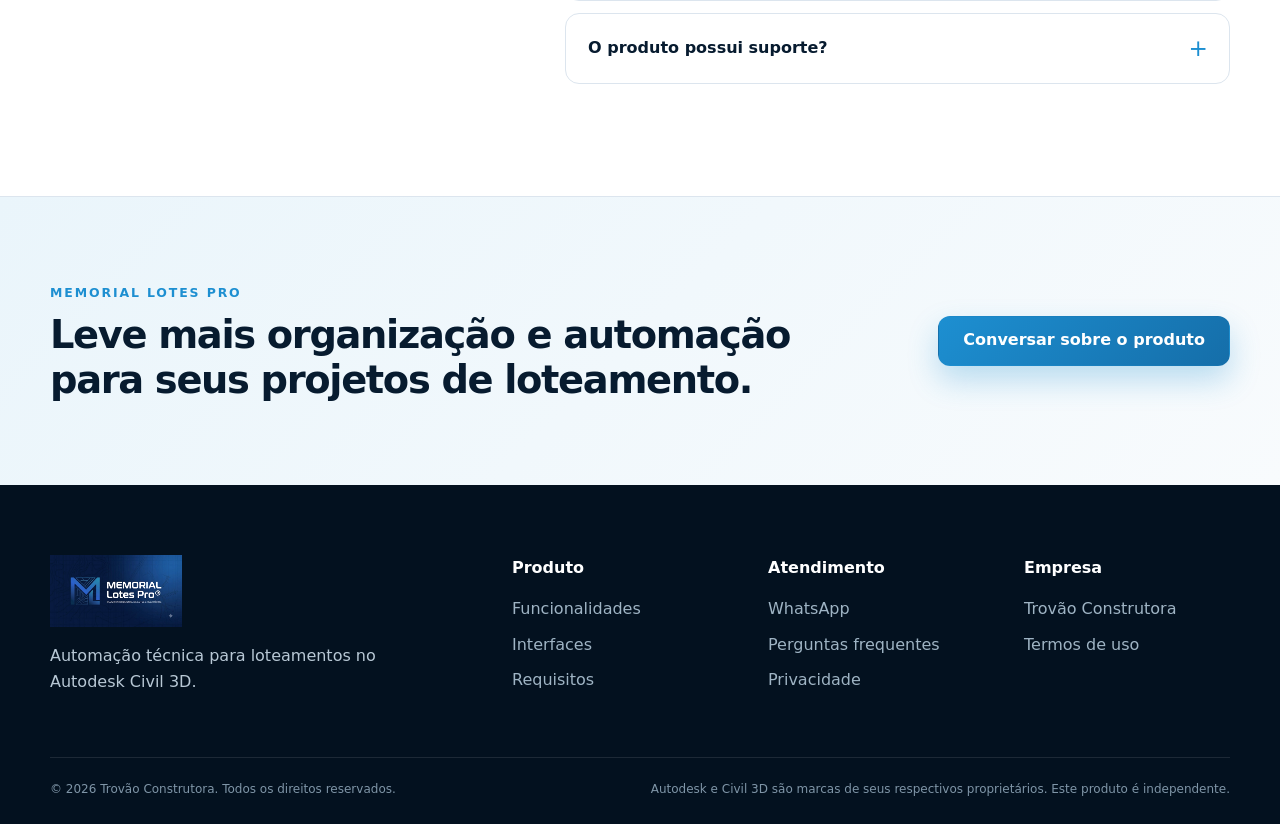
==== commit 46324196: "atualizar" ====
--- a/index.html
+++ b/index.html
@@ -1,106 +1,386 @@
 <!DOCTYPE html>
 <html lang="pt-BR">
 <head>
-    <meta charset="UTF-8">
-    <meta name="viewport" content="width=device-width, initial-scale=1.0">
-    <title>Memorial Lotes Pro | Trovão Construtora</title>
-    <link rel="stylesheet" href="css/style.css">
-    <link rel="stylesheet" href="https://cdnjs.cloudflare.com/ajax/libs/font-awesome/6.0.0/css/all.min.css">
+  <meta charset="UTF-8">
+  <meta name="viewport" content="width=device-width, initial-scale=1.0">
+  <meta name="theme-color" content="#071b2f">
+  <meta name="description" content="Memorial Lotes Pro: plugin para Autodesk Civil 3D voltado à automação de loteamentos, confrontantes, cotagens, validação e memoriais descritivos.">
+  <meta name="keywords" content="Civil 3D, memorial descritivo, loteamento, parcel, confrontantes, cotagem, engenharia civil, topografia">
+  <meta name="author" content="Trovão Construtora">
+  <meta property="og:type" content="website">
+  <meta property="og:locale" content="pt_BR">
+  <meta property="og:title" content="Memorial Lotes Pro | Automação para loteamentos no Civil 3D">
+  <meta property="og:description" content="Do desenho ao memorial: organize Parcels, confrontantes, cotagens, documentos e validações em um fluxo integrado.">
+  <meta property="og:image" content="img/logo.jpg">
+  <meta property="og:url" content="https://memoriallotespro.com.br/">
+  <link rel="canonical" href="https://memoriallotespro.com.br/">
+  <link rel="icon" href="img/logo.jpg" type="image/jpeg">
+  <link rel="stylesheet" href="css/style.css">
+  <title>Memorial Lotes Pro | Automação para loteamentos no Civil 3D</title>
+  <script type="application/ld+json">
+  {
+    "@context": "https://schema.org",
+    "@type": "SoftwareApplication",
+    "name": "Memorial Lotes Pro",
+    "applicationCategory": "BusinessApplication",
+    "operatingSystem": "Windows 10 e Windows 11, 64 bits",
+    "description": "Plugin para Autodesk Civil 3D voltado à automação de loteamentos, confrontantes, cotagens e memoriais descritivos.",
+    "publisher": {
+      "@type": "Organization",
+      "name": "Trovão Construtora"
+    },
+    "offers": {
+      "@type": "Offer",
+      "availability": "https://schema.org/PreOrder",
+      "url": "https://wa.me/5534988973971"
+    }
+  }
+  </script>
 </head>
 <body>
-    <div id="license-overlay" class="overlay" style="display: none;">
-        <div class="license-box">
-            <h2>Memorial Lotes Pro</h2>
-            <p>Validação de Licença</p>
-            <input type="text" id="license-key" placeholder="Digite sua chave">
-            <button onclick="verificarLicenca()" class="btn btn-primary btn-block">Acessar Sistema</button>
-            <button onclick="fecharTelaLicenca()" class="btn btn-cancel btn-block">Voltar</button>
-        </div>
+  <a class="skip-link" href="#conteudo">Ir para o conteúdo</a>
+
+  <header class="site-header" id="topo">
+    <div class="container nav-wrap">
+      <a class="brand" href="#inicio" aria-label="Memorial Lotes Pro - Início">
+        <img src="img/logo.jpg" alt="Logotipo Memorial Lotes Pro">
+      </a>
+
+      <button class="menu-toggle" type="button" aria-expanded="false" aria-controls="menu-principal" aria-label="Abrir menu">
+        <span></span><span></span><span></span>
+      </button>
+
+      <nav id="menu-principal" class="main-nav" aria-label="Navegação principal">
+        <a href="#produto">Produto</a>
+        <a href="#modulos">Funcionalidades</a>
+        <a href="#fluxo">Como funciona</a>
+        <a href="#galeria">Interfaces</a>
+        <a href="#requisitos">Requisitos</a>
+        <a href="#faq">Dúvidas</a>
+        <a class="btn btn-small btn-outline" href="https://wa.me/5534988973971?text=Olá%2C%20quero%20conhecer%20o%20Memorial%20Lotes%20Pro." target="_blank" rel="noopener">Falar com a equipe</a>
+      </nav>
     </div>
-
-    <div id="main-content">
-        <header>
-            <div class="container navbar">
-                <!-- AQUI A SUA LOGO -->
-                <a href="#inicio" class="navbar-brand">
-                    <img src="img/LOGO.PNG" alt="Memorial Lotes Pro" class="logo-img">
-                </a>
-                <nav>
-                    <a href="#inicio">Início</a>
-                    <a href="#tour">Funcionalidades</a>
-                    <a href="#historia">A História</a>
-                    <button onclick="abrirTelaLicenca()" class="btn btn-outline">Acessar</button>
-                </nav>
+  </header>
+
+  <main id="conteudo">
+    <section class="hero" id="inicio">
+      <div class="hero-glow hero-glow-a"></div>
+      <div class="hero-glow hero-glow-b"></div>
+      <div class="container hero-grid">
+        <div class="hero-copy reveal">
+          <div class="eyebrow"><span></span> Plugin profissional para Autodesk Civil 3D</div>
+          <h1>Do desenho ao memorial, com um fluxo muito mais inteligente.</h1>
+          <p class="hero-lead">O <strong>Memorial Lotes Pro</strong> centraliza parcelamento, confrontantes, cotagens, validação e documentação técnica para reduzir tarefas repetitivas e dar mais segurança ao desenvolvimento de loteamentos.</p>
+          <div class="hero-actions">
+            <a class="btn btn-primary" href="https://wa.me/5534988973971?text=Olá%2C%20quero%20solicitar%20uma%20demonstração%20do%20Memorial%20Lotes%20Pro." target="_blank" rel="noopener">Solicitar demonstração</a>
+            <a class="btn btn-ghost" href="#modulos">Conhecer as funcionalidades</a>
+          </div>
+          <div class="hero-points" aria-label="Destaques">
+            <span>Integração com Parcels</span>
+            <span>Memoriais configuráveis</span>
+            <span>Validação por seleção</span>
+          </div>
+        </div>
+
+        <div class="hero-visual reveal">
+          <div class="app-frame">
+            <div class="app-frame-top">
+              <div class="window-dots"><i></i><i></i><i></i></div>
+              <span>Memorial Lotes Pro</span>
+              <span class="status-dot">Civil 3D</span>
             </div>
-        </header>
-
-        <main>
-            <section class="hero" id="inicio">
-                <div class="container hero-content">
-                    <h1>O Plugin definitivo para Loteamentos no Civil 3D</h1>
-                    <p>Automação de engenharia e memoriais. Otimize seu fluxo, garanta precisão geométrica e normatização automática para seus projetos.</p>
-                    <div class="hero-buttons">
-                        <button onclick="abrirTelaLicenca()" class="btn btn-primary">Acessar Sistema</button>
-                        <a href="https://wa.me/5534988973971" class="btn btn-outline-light">Comprar Licença</a>
-                    </div>
-                </div>
-            </section>
-
-            <section id="tour" class="features-section">
-                <div class="container">
-                    <h2 class="section-title text-center">Tour Técnico pelas Interfaces</h2>
-                    
-                    <div class="module">
-                        <img src="img/3.png" alt="Motor de Extração">
-                        <div>
-                            <h2>1. Engine de Extração de Dados</h2>
-                            <p>Integração via API com o Civil 3D. O módulo extrai automaticamente a topologia do <em>Parcel</em> (área, perímetro, segmentos) em tempo real, resumindo métricas complexas instantaneamente.</p>
-                        </div>
-                    </div>
-
-                    <div class="module alt">
-                        <div>
-                            <h2>2. Algoritmo de Confrontação</h2>
-                            <p>Processamento espacial inteligente que identifica vizinhos e logradouros automaticamente. Transforma relações de vizinhança em texto técnico descritivo, eliminando erros de transcrição.</p>
-                        </div>
-                        <img src="img/2.png" alt="Confrontantes">
-                    </div>
-
-                    <div class="module">
-                        <img src="img/5.png" alt="Cotagem">
-                        <div>
-                            <h2>3. Motor de Cotagem Paramétrica</h2>
-                            <p>Diferencial exclusivo: cálculo de ângulos internos com máscara dinâmica. O sistema aplica offset, margem e alinhamento, garantindo legibilidade técnica sem sobreposição, algo não nativo no Civil 3D.</p>
-                        </div>
-                    </div>
-
-                    <div class="module alt">
-                        <div>
-                            <h2>4. Normatização e Georreferenciamento</h2>
-                            <p>Precisão cartográfica total. Suporte a Datum (SIRGAS 2000), Fusos UTM e parametrização entre modelos de memorial (Urbano vs. Rural) com suporte a azimutes ou ângulos internos.</p>
-                        </div>
-                        <img src="img/1.png" alt="Configuração Geral">
-                    </div>
-
-                    <div class="module">
-                        <img src="img/4.png" alt="Documentação">
-                        <div>
-                            <h2>5. Protocolo de Finalização Documental</h2>
-                            <p>Automação da estrutura documental final. O módulo gerencia Capa, Sumário e Assinaturas, entregando um relatório técnico formatado e pronto para submissão.</p>
-                        </div>
-                    </div>
-                </div>
-            </section>
-
-            <section id="historia" class="about-section">
-                <div class="container">
-                    <h2 class="section-title text-center">A História da Trovão Construtora</h2>
-                    <p class="about-text">A <strong>Trovão Construtora</strong> soma mais de 15 anos de sólida experiência no mercado de loteamentos. Nossa trajetória foi forjada na prática do canteiro e no rigor da aprovação de projetos.</p>
-                    <p class="about-text">Desenvolvemos o <strong>Memorial Lotes Pro</strong> para resolver um gargalo real: a falta de ferramentas que tragam a complexidade urbana para a agilidade digital. É uma tecnologia feita por quem vive a engenharia há mais de uma década.</p>
-                </div>
-            </section>
-        </main>
+            <img src="img/extracao-dados.png" alt="Interface do Memorial Lotes Pro exibindo extração de dados do lote">
+          </div>
+          <div class="floating-card card-one"><strong>Geometria</strong><span>segmentos, áreas e vértices</span></div>
+          <div class="floating-card card-two"><strong>Documento</strong><span>estrutura técnica automatizada</span></div>
+        </div>
+      </div>
+    </section>
+
+    <section class="trust-strip" aria-label="Principais áreas atendidas">
+      <div class="container trust-grid">
+        <div><strong>Parcelamento</strong><span>Sites, Parcels e classificação</span></div>
+        <div><strong>Desenho</strong><span>ângulos, distâncias e labels</span></div>
+        <div><strong>Documento</strong><span>memorial, quadros e assinaturas</span></div>
+        <div><strong>Controle</strong><span>validação, histórico e consistência</span></div>
+      </div>
+    </section>
+
+    <section class="section product-section" id="produto">
+      <div class="container two-column">
+        <div class="section-copy reveal">
+          <div class="section-kicker">Engenharia aplicada ao software</div>
+          <h2>Uma ferramenta criada a partir da rotina real de loteamentos.</h2>
+          <p>O Memorial Lotes Pro foi idealizado pela Trovão Construtora para resolver um problema recorrente: informações importantes ficam espalhadas entre o desenho, planilhas, textos e conferências manuais.</p>
+          <p>O plugin transforma a geometria do Civil 3D em dados organizados, ajuda a identificar inconsistências e conduz o usuário até a documentação final sem perder o controle sobre ajustes manuais.</p>
+          <a class="text-link" href="#fluxo">Veja o fluxo completo <span aria-hidden="true">→</span></a>
+        </div>
+        <div class="impact-panel reveal">
+          <article>
+            <span>01</span>
+            <h3>Menos transcrição</h3>
+            <p>Reaproveite dados geométricos diretamente do projeto e diminua a repetição entre desenho e memorial.</p>
+          </article>
+          <article>
+            <span>02</span>
+            <h3>Mais consistência</h3>
+            <p>Valide o escopo escolhido, localize pendências e preserve informações confirmadas manualmente.</p>
+          </article>
+          <article>
+            <span>03</span>
+            <h3>Mais padronização</h3>
+            <p>Organize estilos, layers, modelos de descrição, selos e documentos em um processo único.</p>
+          </article>
+        </div>
+      </div>
+    </section>
+
+    <section class="section modules-section" id="modulos">
+      <div class="container">
+        <div class="section-heading centered reveal">
+          <div class="section-kicker">Recursos da versão comercial</div>
+          <h2>Funcionalidades organizadas por etapa do projeto.</h2>
+          <p>O Ribbon do Memorial Lotes Pro reúne os comandos em módulos claros para que o usuário encontre rapidamente o que precisa.</p>
+        </div>
+
+        <div class="module-tabs" role="tablist" aria-label="Módulos do plugin">
+          <button class="module-tab active" data-tab="parcelamento" role="tab" aria-selected="true">Parcelamento</button>
+          <button class="module-tab" data-tab="desenho" role="tab" aria-selected="false">Desenho</button>
+          <button class="module-tab" data-tab="documento" role="tab" aria-selected="false">Documento</button>
+          <button class="module-tab" data-tab="selos" role="tab" aria-selected="false">Selos</button>
+          <button class="module-tab" data-tab="controle" role="tab" aria-selected="false">Controle</button>
+        </div>
+
+        <div class="tab-panel active" id="parcelamento" role="tabpanel">
+          <div class="feature-intro">
+            <div><span class="feature-number">01</span><h3>Parcelamento e organização dos lotes</h3></div>
+            <p>Ferramentas para estruturar o loteamento, reconhecer a geometria selecionada e manter as informações essenciais ligadas aos Parcels.</p>
+          </div>
+          <div class="feature-grid">
+            <article class="feature-card"><h4>Criar loteamento</h4><p>Fluxo para processar a geometria selecionada, identificar contornos e organizar a criação dos elementos de parcelamento.</p></article>
+            <article class="feature-card"><h4>Classificar Parcels</h4><p>Classificação por finalidade: lotes, logradouros, áreas institucionais, áreas verdes, APP, lazer, servidão e imóvel rural.</p></article>
+            <article class="feature-card"><h4>Numerar lotes</h4><p>Numeração orientada pela sequência da quadra, com apoio ao cálculo acumulado das testadas e tratamento de duplicidades.</p></article>
+            <article class="feature-card"><h4>Definir ponto inicial</h4><p>Definição do vértice V-1 e do sentido de descrição, considerando a frente principal e a relação com o logradouro.</p></article>
+            <article class="feature-card"><h4>Atualizar confrontantes</h4><p>Identificação de vizinhos e logradouros por topologia, proximidade e análise espacial, sem apagar dados confirmados.</p></article>
+            <article class="feature-card"><h4>Confrontantes externos</h4><p>Cadastro orientado de proprietários, matrículas, cartórios e comarcas nos trechos externos do empreendimento.</p></article>
+          </div>
+        </div>
+
+        <div class="tab-panel" id="desenho" role="tabpanel" hidden>
+          <div class="feature-intro">
+            <div><span class="feature-number">02</span><h3>Cotagens e labels técnicos</h3></div>
+            <p>Comandos voltados à legibilidade do desenho, com posicionamento configurável e reposição de informações removidas.</p>
+          </div>
+          <div class="feature-grid">
+            <article class="feature-card"><h4>Ângulos internos e externos</h4><p>Cotagem nos vértices reais do Parcel, com suporte a curvas pela corda, orientação do texto e tratamento de ângulos consecutivos.</p></article>
+            <article class="feature-card"><h4>Distâncias de segmentos</h4><p>Labels paralelos aos lados, com precisão em metros, posicionamento central e opção para comprimento real de arcos.</p></article>
+            <article class="feature-card"><h4>Inserir label isolado</h4><p>Reposição pontual de um label apagado, reaproveitando as propriedades utilizadas nos demais segmentos do Parcel.</p></article>
+            <article class="feature-card"><h4>Repor labels ausentes</h4><p>Verificação dos segmentos sem informação e reconstrução automatizada conforme o padrão definido pelo projeto.</p></article>
+            <article class="feature-card"><h4>Controle de sobreposição</h4><p>Busca por posições alternativas para reduzir colisões com linhas, blocos, textos, dimensões e outras cotagens.</p></article>
+            <article class="feature-card"><h4>Estilos editáveis</h4><p>Seleção de layer, estilo, máscara, afastamento, altura, orientação e outras propriedades do desenho.</p></article>
+          </div>
+        </div>
+
+        <div class="tab-panel" id="documento" role="tabpanel" hidden>
+          <div class="feature-intro">
+            <div><span class="feature-number">03</span><h3>Memoriais e documentação final</h3></div>
+            <p>Transforme os dados do loteamento em documentos organizados, com modelos adaptáveis para diferentes finalidades.</p>
+          </div>
+          <div class="feature-grid">
+            <article class="feature-card"><h4>Memorial descritivo</h4><p>Descrição de lotes, áreas públicas e logradouros usando ângulos internos, azimutes, distâncias e coordenadas.</p></article>
+            <article class="feature-card"><h4>Georreferenciamento</h4><p>Padronização de coordenadas no Sistema SIRGAS 2000, UTM, com definição do fuso utilizado no projeto.</p></article>
+            <article class="feature-card"><h4>Quadros de áreas</h4><p>Organização de área loteável, áreas públicas não viárias, sistema viário, APP, servidões e percentuais.</p></article>
+            <article class="feature-card"><h4>Capa, contracapa e sumário</h4><p>Montagem da estrutura documental com páginas iniciais, sumário, seções e folha final de assinaturas.</p></article>
+            <article class="feature-card"><h4>Profissionais e proprietários</h4><p>Cadastro de responsáveis técnicos, qualificações, proprietários e dados reutilizáveis nos documentos.</p></article>
+            <article class="feature-card"><h4>Modelos configuráveis</h4><p>Perfis de descrição urbana, rural e de logradouros, com possibilidade de ajustes por projeto ou Parcel.</p></article>
+          </div>
+        </div>
+
+        <div class="tab-panel" id="selos" role="tabpanel" hidden>
+          <div class="feature-intro">
+            <div><span class="feature-number">04</span><h3>Atualização de selos nos layouts</h3></div>
+            <p>Centralize dados repetidos nas pranchas e reduza a edição manual de atributos em vários layouts.</p>
+          </div>
+          <div class="feature-grid">
+            <article class="feature-card"><h4>Configurar selos</h4><p>Mapeamento dos atributos de cada bloco para os campos do projeto, com suporte a diferentes modelos.</p></article>
+            <article class="feature-card"><h4>Atualizar dados</h4><p>Atualização do layout atual, dos layouts selecionados ou de todas as pranchas do arquivo.</p></article>
+            <article class="feature-card"><h4>Preservar campos da prancha</h4><p>Controle sobre título, número, escala, revisão e outros dados que podem variar de uma folha para outra.</p></article>
+            <article class="feature-card"><h4>Reverter atualização</h4><p>Restauração dos valores anteriores quando uma atualização precisa ser desfeita.</p></article>
+          </div>
+        </div>
+
+        <div class="tab-panel" id="controle" role="tabpanel" hidden>
+          <div class="feature-intro">
+            <div><span class="feature-number">05</span><h3>Validação, segurança e rastreabilidade</h3></div>
+            <p>Ferramentas para analisar apenas o escopo escolhido e dar ao projetista mais controle antes da emissão final.</p>
+          </div>
+          <div class="feature-grid">
+            <article class="feature-card"><h4>Validação por seleção</h4><p>Escolha pelo mouse os objetos, Parcels ou a região que deverá ser analisada, evitando varrer elementos que não fazem parte do loteamento.</p></article>
+            <article class="feature-card"><h4>Diagnóstico geométrico</h4><p>Verificação de linhas abertas, pequenas falhas, duplicidades, cruzamentos, sobreposições e áreas muito pequenas.</p></article>
+            <article class="feature-card"><h4>Consistência cadastral</h4><p>Localização de quadras sem identificação, ruas sem nome, Parcels sem categoria, frente, confrontante ou ponto inicial.</p></article>
+            <article class="feature-card"><h4>Histórico e reversão</h4><p>Registro das operações executadas e apoio à restauração da última alteração controlada pelo plugin.</p></article>
+            <article class="feature-card"><h4>Modo seguro</h4><p>Prioridade para informações manuais confirmadas, evitando que uma atualização automática substitua dados revisados.</p></article>
+            <article class="feature-card"><h4>Perfis de configuração</h4><p>Configurações reutilizáveis para diferentes padrões de projeto, órgãos públicos, selos e modelos de documento.</p></article>
+          </div>
+        </div>
+      </div>
+    </section>
+
+    <section class="section workflow-section" id="fluxo">
+      <div class="container">
+        <div class="section-heading centered reveal">
+          <div class="section-kicker">Fluxo integrado</div>
+          <h2>Um processo contínuo, do Civil 3D à entrega técnica.</h2>
+        </div>
+        <div class="workflow-grid">
+          <article><span>1</span><h3>Preparar e selecionar</h3><p>Defina o escopo do loteamento e trabalhe somente com a geometria relevante.</p></article>
+          <article><span>2</span><h3>Organizar</h3><p>Classifique áreas, quadras, lotes, logradouros e estilos do projeto.</p></article>
+          <article><span>3</span><h3>Completar os dados</h3><p>Revise numeração, frentes, ponto inicial, confrontantes e propriedades.</p></article>
+          <article><span>4</span><h3>Cotar e conferir</h3><p>Insira ângulos e distâncias e execute as verificações geométricas e cadastrais.</p></article>
+          <article><span>5</span><h3>Gerar documentos</h3><p>Monte memoriais, quadros, capa, sumário, assinaturas e demais páginas.</p></article>
+        </div>
+      </div>
+    </section>
+
+    <section class="section gallery-section" id="galeria">
+      <div class="container">
+        <div class="section-heading centered reveal">
+          <div class="section-kicker">Interfaces reais</div>
+          <h2>Informação técnica com uma navegação direta.</h2>
+          <p>Clique nas imagens para ampliar.</p>
+        </div>
+        <div class="gallery-grid">
+          <button class="gallery-card wide" data-image="img/extracao-dados.png" data-title="Extração de dados do Parcel">
+            <img src="img/extracao-dados.png" alt="Tela de extração de dados do Parcel">
+            <span><strong>Extração de dados</strong><small>Área, perímetro, segmentos e propriedades</small></span>
+          </button>
+          <button class="gallery-card" data-image="img/confrontantes.png" data-title="Configuração de confrontantes">
+            <img src="img/confrontantes.png" alt="Tela de configuração de confrontantes">
+            <span><strong>Confrontantes</strong><small>Detecção e dados externos</small></span>
+          </button>
+          <button class="gallery-card" data-image="img/cotagem-angulos.png" data-title="Cotagem avançada de ângulos">
+            <img src="img/cotagem-angulos.png" alt="Tela de cotagem avançada de ângulos">
+            <span><strong>Cotagem</strong><small>Posicionamento, máscara e sobreposição</small></span>
+          </button>
+          <button class="gallery-card" data-image="img/configuracoes.png" data-title="Configurações gerais do memorial">
+            <img src="img/configuracoes.png" alt="Tela de configurações gerais do memorial">
+            <span><strong>Configurações</strong><small>Sistema, precisão e modelos</small></span>
+          </button>
+          <button class="gallery-card wide" data-image="img/documentacao.png" data-title="Configuração da documentação final">
+            <img src="img/documentacao.png" alt="Tela de configuração da documentação final">
+            <span><strong>Documentação</strong><small>Capa, sumário, assinaturas e saída</small></span>
+          </button>
+        </div>
+      </div>
+    </section>
+
+    <section class="section requirements-section" id="requisitos">
+      <div class="container requirement-grid">
+        <div class="requirement-copy reveal">
+          <div class="section-kicker">Ambiente recomendado</div>
+          <h2>Preparado para a rotina profissional no Windows.</h2>
+          <p>A instalação e a ativação são orientadas. Antes da compra, a equipe confirma a compatibilidade com a versão utilizada pelo cliente.</p>
+          <a class="btn btn-outline-dark" href="https://wa.me/5534988973971?text=Olá%2C%20quero%20confirmar%20a%20compatibilidade%20do%20meu%20Civil%203D%20com%20o%20Memorial%20Lotes%20Pro." target="_blank" rel="noopener">Confirmar compatibilidade</a>
+        </div>
+        <div class="requirement-list reveal">
+          <div><span>01</span><p><strong>Autodesk Civil 3D 2026</strong>Versão principal atualmente utilizada no desenvolvimento.</p></div>
+          <div><span>02</span><p><strong>Windows 10 ou 11</strong>Sistema operacional de 64 bits, atualizado.</p></div>
+          <div><span>03</span><p><strong>.NET 8 Desktop Runtime</strong>Dependência necessária para execução do plugin.</p></div>
+          <div><span>04</span><p><strong>Conexão para ativação</strong>Utilizada no licenciamento e nas verificações autorizadas.</p></div>
+        </div>
+      </div>
+    </section>
+
+    <section class="section licensing-section" id="licenca">
+      <div class="container licensing-card reveal">
+        <div>
+          <div class="section-kicker light">Licença comercial</div>
+          <h2>Implantação acompanhada e suporte direto.</h2>
+          <p>Receba orientação para instalação, ativação e primeiros passos. As condições comerciais são apresentadas conforme o número de estações e a modalidade de uso.</p>
+        </div>
+        <div class="licensing-actions">
+          <a class="btn btn-gold" href="https://wa.me/5534988973971?text=Olá%2C%20quero%20receber%20uma%20proposta%20do%20Memorial%20Lotes%20Pro." target="_blank" rel="noopener">Receber proposta</a>
+          <span>Atendimento pelo WhatsApp</span>
+        </div>
+      </div>
+    </section>
+
+    <section class="section about-section" id="empresa">
+      <div class="container about-grid">
+        <div class="about-logo reveal"><img src="img/logo.jpg" alt="Memorial Lotes Pro, desenvolvido pela Trovão Construtora"></div>
+        <div class="about-copy reveal">
+          <div class="section-kicker">Quem desenvolve</div>
+          <h2>Tecnologia feita por quem vive a engenharia.</h2>
+          <p>A Trovão Construtora reúne experiência prática em projetos, loteamentos e processos de aprovação. O Memorial Lotes Pro nasceu da necessidade de tornar essa rotina mais organizada, rápida e confiável.</p>
+          <p>O objetivo não é substituir a decisão técnica do profissional, mas oferecer ferramentas para que ele trabalhe com mais controle e concentre tempo nas análises que realmente exigem conhecimento de engenharia.</p>
+        </div>
+      </div>
+    </section>
+
+    <section class="section faq-section" id="faq">
+      <div class="container faq-wrap">
+        <div class="section-heading reveal">
+          <div class="section-kicker">Perguntas frequentes</div>
+          <h2>Informações importantes antes da contratação.</h2>
+        </div>
+        <div class="faq-list">
+          <details><summary>O Memorial Lotes Pro funciona sem o Civil 3D?</summary><p>Não. O produto é um plugin e depende de uma instalação compatível do Autodesk Civil 3D.</p></details>
+          <details><summary>O plugin substitui a conferência do engenheiro?</summary><p>Não. Ele automatiza cálculos, organização e geração de informações, mas a revisão e a responsabilidade técnica permanecem com o profissional.</p></details>
+          <details><summary>É possível escolher apenas uma parte do desenho para validar?</summary><p>Sim. O fluxo de validação foi concebido para permitir a seleção do escopo pelo mouse, evitando a análise de elementos que não pertencem ao loteamento em estudo.</p></details>
+          <details><summary>Posso configurar textos, estilos e modelos de memorial?</summary><p>Sim. O produto trabalha com configurações de projeto, modelos de descrição e parâmetros de cotagem ajustáveis.</p></details>
+          <details><summary>Como funciona a instalação?</summary><p>A instalação é feita no Windows e o carregamento ocorre no Civil 3D. A equipe fornece orientação para instalação e ativação da licença.</p></details>
+          <details><summary>O produto possui suporte?</summary><p>As modalidades comerciais podem incluir suporte de implantação, atualização e atendimento técnico. As condições são informadas na proposta.</p></details>
+        </div>
+      </div>
+    </section>
+
+    <section class="final-cta">
+      <div class="container final-cta-inner reveal">
+        <div><span>Memorial Lotes Pro</span><h2>Leve mais organização e automação para seus projetos de loteamento.</h2></div>
+        <a class="btn btn-primary" href="https://wa.me/5534988973971?text=Olá%2C%20quero%20conhecer%20o%20Memorial%20Lotes%20Pro." target="_blank" rel="noopener">Conversar sobre o produto</a>
+      </div>
+    </section>
+  </main>
+
+  <footer class="site-footer">
+    <div class="container footer-grid">
+      <div class="footer-brand">
+        <img src="img/logo.jpg" alt="Memorial Lotes Pro">
+        <p>Automação técnica para loteamentos no Autodesk Civil 3D.</p>
+      </div>
+      <div>
+        <strong>Produto</strong>
+        <a href="#modulos">Funcionalidades</a>
+        <a href="#galeria">Interfaces</a>
+        <a href="#requisitos">Requisitos</a>
+      </div>
+      <div>
+        <strong>Atendimento</strong>
+        <a href="https://wa.me/5534988973971" target="_blank" rel="noopener">WhatsApp</a>
+        <a href="#faq">Perguntas frequentes</a>
+        <a href="politica-de-privacidade.html">Privacidade</a>
+      </div>
+      <div>
+        <strong>Empresa</strong>
+        <a href="#empresa">Trovão Construtora</a>
+        <a href="termos-de-uso.html">Termos de uso</a>
+      </div>
     </div>
-    <script src="js/script.js"></script>
+    <div class="container footer-bottom">
+      <span>© <span id="current-year"></span> Trovão Construtora. Todos os direitos reservados.</span>
+      <span>Autodesk e Civil 3D são marcas de seus respectivos proprietários. Este produto é independente.</span>
+    </div>
+  </footer>
+
+  <a class="whatsapp-float" href="https://wa.me/5534988973971?text=Olá%2C%20vim%20pelo%20site%20do%20Memorial%20Lotes%20Pro." target="_blank" rel="noopener" aria-label="Falar no WhatsApp">
+    <svg viewBox="0 0 24 24" aria-hidden="true"><path d="M20.5 3.5A11.8 11.8 0 0 0 12.1 0C5.5 0 .2 5.3.2 11.9c0 2.1.6 4.2 1.6 6L0 24l6.3-1.7a11.8 11.8 0 0 0 5.8 1.5h.1c6.5 0 11.8-5.3 11.8-11.9 0-3.2-1.2-6.2-3.5-8.4Zm-8.3 18.3h-.1a9.8 9.8 0 0 1-5-1.4l-.4-.2-3.7 1 1-3.6-.2-.4a9.8 9.8 0 1 1 8.4 4.6Zm5.4-7.3c-.3-.1-1.7-.8-2-1-.3-.1-.5-.1-.7.2l-1 1.2c-.2.3-.4.3-.7.1-1.8-.9-3-1.7-4.2-3.8-.3-.6.3-.6.9-2 .1-.3 0-.5-.1-.7l-.9-2.1c-.2-.5-.5-.5-.7-.5h-.6c-.2 0-.6.1-.9.4-.3.3-1.2 1.2-1.2 2.9 0 1.7 1.2 3.3 1.4 3.5.1.2 2.4 3.7 5.9 5.2 2.2.9 3.1 1 4.2.9.7-.1 1.7-.7 1.9-1.4.2-.7.2-1.3.2-1.4-.1-.2-.3-.3-.6-.4Z"/></svg>
+  </a>
+
+  <div class="lightbox" id="lightbox" aria-hidden="true" role="dialog" aria-modal="true" aria-label="Imagem ampliada">
+    <button class="lightbox-close" type="button" aria-label="Fechar imagem">×</button>
+    <figure><img src="" alt=""><figcaption></figcaption></figure>
+  </div>
+
+  <script src="js/script.js"></script>
 </body>
-</html>+</html>
--- a/css/style.css
+++ b/css/style.css
@@ -1,32 +1,316 @@
-html { scroll-behavior: smooth; }
-body { font-family: 'Segoe UI', Tahoma, Geneva, Verdana, sans-serif; background-color: #f8fafc; color: #334155; margin: 0; }
-.container { max-width: 1100px; margin: 0 auto; padding: 0 20px; }
-.navbar { display: flex; justify-content: space-between; align-items: center; padding: 15px 0; }
-.logo-img { height: 50px; width: auto; }
-.navbar-brand { text-decoration: none; display: flex; align-items: center; }
-nav a { text-decoration: none; color: #475569; font-weight: 600; margin-left: 20px; transition: 0.3s; }
-nav a:hover { color: #3b82f6; }
-
-.hero { padding: 100px 0; text-align: center; background: #0f172a; color: white; }
-.hero-content h1 { font-size: 3rem; margin-bottom: 20px; }
-.hero-buttons { display: flex; justify-content: center; gap: 15px; }
-
-.btn { padding: 12px 24px; border-radius: 6px; font-weight: 600; cursor: pointer; text-decoration: none; display: inline-block; border: none; }
-.btn-primary { background: #3b82f6; color: white; }
-.btn-outline { border: 2px solid #cbd5e1; color: #475569; background: transparent; }
-.btn-outline-light { border: 2px solid #60a5fa; color: #60a5fa; background: transparent; }
-.btn-block { width: 100%; margin-top: 10px; }
-
-.module { display: flex; align-items: center; gap: 40px; padding: 60px 0; }
-.alt { background: #e2e8f0; }
-.module img { width: 450px; border-radius: 8px; border: 1px solid #cbd5e1; box-shadow: 0 4px 6px rgba(0,0,0,0.1); }
-.section-title { margin-bottom: 50px; color: #0f172a; }
-
-.about-section { padding: 80px 0; background: white; text-align: center; }
-.about-text { max-width: 800px; margin: 0 auto 20px; }
-
-.overlay { position: fixed; top: 0; left: 0; width: 100%; height: 100%; background: rgba(15, 23, 42, 0.95); display: flex; justify-content: center; align-items: center; z-index: 9999; }
-.license-box { background: #1e293b; padding: 40px; border-radius: 12px; width: 100%; max-width: 400px; text-align: center; }
-.license-box input { width: 100%; padding: 12px; border-radius: 6px; border: none; margin-bottom: 15px; }
-
-@media (max-width: 768px) { .module { flex-direction: column; text-align: center; } .module img { width: 100%; } }+:root {
+  --navy-950: #03111f;
+  --navy-900: #071b2f;
+  --navy-800: #0b2944;
+  --navy-700: #123b5d;
+  --blue-500: #1d8fd1;
+  --blue-400: #43b6e9;
+  --cyan-300: #6ad8ef;
+  --gold-500: #d8a531;
+  --gold-400: #efc65c;
+  --ink: #172536;
+  --muted: #5d6b7c;
+  --line: #dce5ee;
+  --surface: #ffffff;
+  --surface-soft: #f4f8fb;
+  --shadow-sm: 0 10px 30px rgba(3, 17, 31, .08);
+  --shadow-lg: 0 28px 80px rgba(3, 17, 31, .18);
+  --radius-sm: 12px;
+  --radius-md: 20px;
+  --radius-lg: 32px;
+  --container: 1180px;
+}
+
+* { box-sizing: border-box; }
+html { scroll-behavior: smooth; scroll-padding-top: 90px; }
+body { margin: 0; font-family: "Segoe UI", Inter, system-ui, -apple-system, BlinkMacSystemFont, sans-serif; color: var(--ink); background: var(--surface); line-height: 1.65; -webkit-font-smoothing: antialiased; }
+img { display: block; max-width: 100%; }
+a { color: inherit; }
+button, input { font: inherit; }
+button { color: inherit; }
+.container { width: min(var(--container), calc(100% - 40px)); margin-inline: auto; }
+.section { padding: 112px 0; }
+.skip-link { position: fixed; left: 16px; top: -100px; z-index: 9999; padding: 12px 18px; background: white; border-radius: 8px; box-shadow: var(--shadow-sm); }
+.skip-link:focus { top: 16px; }
+
+.site-header { position: sticky; top: 0; z-index: 1000; background: rgba(255, 255, 255, .92); border-bottom: 1px solid rgba(220, 229, 238, .8); backdrop-filter: blur(18px); transition: box-shadow .25s ease; }
+.site-header.scrolled { box-shadow: 0 8px 30px rgba(3, 17, 31, .08); }
+.nav-wrap { min-height: 86px; display: flex; align-items: center; justify-content: space-between; gap: 24px; }
+.brand { display: flex; align-items: center; flex-shrink: 0; text-decoration: none; }
+.brand img { width: 166px; height: 58px; object-fit: contain; object-position: left center; }
+.main-nav { display: flex; align-items: center; gap: 27px; font-size: .94rem; font-weight: 650; color: #425166; }
+.main-nav > a:not(.btn) { text-decoration: none; padding: 31px 0 27px; border-bottom: 3px solid transparent; transition: color .2s ease, border-color .2s ease; }
+.main-nav > a:not(.btn):hover, .main-nav > a.active { color: var(--blue-500); border-color: var(--blue-500); }
+.menu-toggle { display: none; width: 44px; height: 44px; border: 1px solid var(--line); border-radius: 10px; background: white; align-items: center; justify-content: center; flex-direction: column; gap: 5px; cursor: pointer; }
+.menu-toggle span { width: 21px; height: 2px; background: var(--navy-900); transition: transform .2s ease, opacity .2s ease; }
+
+.btn { display: inline-flex; align-items: center; justify-content: center; gap: 8px; min-height: 50px; padding: 0 24px; border: 1px solid transparent; border-radius: 12px; text-decoration: none; font-weight: 750; cursor: pointer; transition: transform .2s ease, box-shadow .2s ease, background .2s ease, border-color .2s ease; }
+.btn:hover { transform: translateY(-2px); }
+.btn-small { min-height: 42px; padding: 0 17px; border-radius: 10px; }
+.btn-primary { background: linear-gradient(135deg, var(--blue-500), #156ea9); color: white; box-shadow: 0 14px 30px rgba(29, 143, 209, .28); }
+.btn-primary:hover { box-shadow: 0 18px 36px rgba(29, 143, 209, .36); }
+.btn-outline { border-color: #bfd0df; color: var(--navy-800); background: white; }
+.btn-outline:hover { border-color: var(--blue-500); color: var(--blue-500); }
+.btn-outline-dark { border-color: #aebdca; color: var(--navy-900); background: transparent; }
+.btn-outline-dark:hover { border-color: var(--blue-500); color: var(--blue-500); }
+.btn-ghost { border-color: rgba(255,255,255,.24); color: white; background: rgba(255,255,255,.06); }
+.btn-ghost:hover { background: rgba(255,255,255,.12); }
+.btn-gold { background: linear-gradient(135deg, var(--gold-400), var(--gold-500)); color: var(--navy-950); box-shadow: 0 14px 32px rgba(216, 165, 49, .23); }
+
+.hero { position: relative; overflow: hidden; padding: 112px 0 96px; background: radial-gradient(circle at 10% 0%, #123c60 0, var(--navy-900) 38%, var(--navy-950) 100%); color: white; }
+.hero::after { content: ""; position: absolute; inset: 0; opacity: .11; background-image: linear-gradient(rgba(255,255,255,.16) 1px, transparent 1px), linear-gradient(90deg, rgba(255,255,255,.16) 1px, transparent 1px); background-size: 52px 52px; mask-image: linear-gradient(to bottom, black, transparent 90%); pointer-events: none; }
+.hero-glow { position: absolute; border-radius: 50%; filter: blur(15px); opacity: .25; }
+.hero-glow-a { width: 450px; height: 450px; background: #148bc7; top: -240px; right: 8%; }
+.hero-glow-b { width: 300px; height: 300px; background: #d8a531; bottom: -250px; left: 18%; }
+.hero-grid { position: relative; z-index: 1; display: grid; grid-template-columns: .92fr 1.08fr; align-items: center; gap: 72px; }
+.eyebrow, .section-kicker { display: inline-flex; align-items: center; gap: 10px; color: var(--blue-400); text-transform: uppercase; letter-spacing: .14em; font-size: .75rem; font-weight: 800; }
+.eyebrow span { width: 24px; height: 2px; background: var(--gold-400); }
+.hero h1 { max-width: 680px; margin: 22px 0 24px; font-size: clamp(2.55rem, 5vw, 4.55rem); line-height: 1.04; letter-spacing: -.045em; }
+.hero-lead { max-width: 650px; margin: 0 0 34px; color: #c8d8e6; font-size: 1.16rem; }
+.hero-lead strong { color: white; }
+.hero-actions { display: flex; flex-wrap: wrap; gap: 14px; }
+.hero-points { display: flex; flex-wrap: wrap; gap: 20px; margin-top: 31px; color: #b8ccdd; font-size: .88rem; }
+.hero-points span { display: flex; align-items: center; gap: 8px; }
+.hero-points span::before { content: ""; width: 6px; height: 6px; border-radius: 50%; background: var(--gold-400); box-shadow: 0 0 0 4px rgba(239, 198, 92, .1); }
+.hero-visual { position: relative; padding: 32px 0 44px; }
+.app-frame { position: relative; overflow: hidden; border: 1px solid rgba(255,255,255,.17); border-radius: 20px; background: #dfe8ef; box-shadow: 0 38px 90px rgba(0,0,0,.4); transform: perspective(1200px) rotateY(-3deg) rotateX(1deg); }
+.app-frame-top { display: flex; align-items: center; gap: 18px; min-height: 44px; padding: 0 15px; background: rgba(9, 31, 51, .96); color: #d2e3ef; font-size: .78rem; }
+.window-dots { display: flex; gap: 6px; }
+.window-dots i { display: block; width: 8px; height: 8px; border-radius: 50%; background: #627a8f; }
+.window-dots i:first-child { background: #efc65c; }
+.status-dot { margin-left: auto; display: flex; align-items: center; gap: 7px; }
+.status-dot::before { content: ""; width: 7px; height: 7px; border-radius: 50%; background: #46d68c; box-shadow: 0 0 0 4px rgba(70,214,140,.12); }
+.app-frame img { width: 100%; max-height: 500px; object-fit: cover; object-position: top; }
+.floating-card { position: absolute; z-index: 3; min-width: 190px; padding: 14px 18px; border: 1px solid rgba(255,255,255,.26); border-radius: 13px; background: rgba(255,255,255,.93); box-shadow: 0 18px 40px rgba(0,0,0,.22); color: var(--navy-900); backdrop-filter: blur(10px); }
+.floating-card strong, .floating-card span { display: block; }
+.floating-card strong { font-size: .86rem; }
+.floating-card span { margin-top: 3px; color: var(--muted); font-size: .72rem; }
+.card-one { left: -36px; bottom: 12px; }
+.card-two { right: -20px; top: 4px; }
+
+.trust-strip { position: relative; z-index: 5; background: white; border-bottom: 1px solid var(--line); }
+.trust-grid { display: grid; grid-template-columns: repeat(4, 1fr); }
+.trust-grid div { padding: 28px 25px; border-right: 1px solid var(--line); }
+.trust-grid div:last-child { border-right: 0; }
+.trust-grid strong, .trust-grid span { display: block; }
+.trust-grid strong { color: var(--navy-900); font-size: .93rem; }
+.trust-grid span { margin-top: 3px; color: var(--muted); font-size: .79rem; }
+
+.section-kicker { color: var(--blue-500); }
+.section-kicker.light { color: var(--gold-400); }
+.section-heading { max-width: 720px; margin-bottom: 54px; }
+.section-heading.centered { margin-left: auto; margin-right: auto; text-align: center; }
+.section-heading h2, .section-copy h2, .requirement-copy h2, .about-copy h2, .faq-section h2 { margin: 13px 0 18px; color: var(--navy-900); font-size: clamp(2rem, 4vw, 3.15rem); line-height: 1.12; letter-spacing: -.035em; }
+.section-heading p, .section-copy p, .requirement-copy p, .about-copy p { color: var(--muted); }
+
+.product-section { background: var(--surface-soft); }
+.two-column { display: grid; grid-template-columns: .9fr 1.1fr; gap: 90px; align-items: center; }
+.section-copy p { font-size: 1.04rem; }
+.text-link { display: inline-flex; align-items: center; gap: 10px; margin-top: 12px; color: var(--blue-500); font-weight: 800; text-decoration: none; }
+.text-link span { transition: transform .2s ease; }
+.text-link:hover span { transform: translateX(5px); }
+.impact-panel { display: grid; gap: 14px; }
+.impact-panel article { position: relative; display: grid; grid-template-columns: 64px 1fr; grid-template-areas: "number title" "number text"; column-gap: 22px; padding: 28px; background: white; border: 1px solid var(--line); border-radius: var(--radius-md); box-shadow: var(--shadow-sm); }
+.impact-panel article > span { grid-area: number; display: flex; align-items: center; justify-content: center; width: 58px; height: 58px; border-radius: 16px; background: #eaf6fc; color: var(--blue-500); font-weight: 850; }
+.impact-panel h3 { grid-area: title; margin: 3px 0 2px; color: var(--navy-900); }
+.impact-panel p { grid-area: text; margin: 0; color: var(--muted); font-size: .93rem; }
+
+.modules-section { background: white; }
+.module-tabs { display: grid; grid-template-columns: repeat(5, 1fr); gap: 8px; padding: 8px; margin-bottom: 32px; border: 1px solid var(--line); border-radius: 16px; background: var(--surface-soft); }
+.module-tab { min-height: 48px; border: 0; border-radius: 10px; background: transparent; color: #536274; font-weight: 760; cursor: pointer; transition: background .2s ease, color .2s ease, box-shadow .2s ease; }
+.module-tab:hover { color: var(--blue-500); }
+.module-tab.active { background: white; color: var(--navy-900); box-shadow: 0 6px 18px rgba(3,17,31,.08); }
+.tab-panel { padding: 42px; border: 1px solid var(--line); border-radius: var(--radius-lg); background: linear-gradient(145deg, #fff, #f7fafc); }
+.feature-intro { display: flex; align-items: end; justify-content: space-between; gap: 40px; padding-bottom: 30px; margin-bottom: 30px; border-bottom: 1px solid var(--line); }
+.feature-intro > div { display: flex; align-items: center; gap: 18px; }
+.feature-number { display: flex; align-items: center; justify-content: center; width: 48px; height: 48px; flex-shrink: 0; border-radius: 14px; background: var(--navy-900); color: white; font-weight: 850; }
+.feature-intro h3 { margin: 0; color: var(--navy-900); font-size: 1.55rem; }
+.feature-intro p { max-width: 520px; margin: 0; color: var(--muted); }
+.feature-grid { display: grid; grid-template-columns: repeat(3, 1fr); gap: 16px; }
+.feature-card { min-height: 185px; padding: 26px; border: 1px solid var(--line); border-radius: 16px; background: white; transition: transform .2s ease, box-shadow .2s ease, border-color .2s ease; }
+.feature-card:hover { transform: translateY(-4px); border-color: #b8d9ea; box-shadow: var(--shadow-sm); }
+.feature-card h4 { margin: 0 0 9px; color: var(--navy-900); font-size: 1.04rem; }
+.feature-card h4::before { content: ""; display: block; width: 32px; height: 3px; margin-bottom: 15px; border-radius: 4px; background: linear-gradient(90deg, var(--blue-500), var(--gold-400)); }
+.feature-card p { margin: 0; color: var(--muted); font-size: .9rem; }
+
+.workflow-section { overflow: hidden; background: var(--navy-900); color: white; }
+.workflow-section .section-heading h2 { color: white; }
+.workflow-grid { position: relative; display: grid; grid-template-columns: repeat(5, 1fr); gap: 18px; }
+.workflow-grid::before { content: ""; position: absolute; top: 33px; left: 7%; right: 7%; height: 1px; background: linear-gradient(90deg, transparent, rgba(106,216,239,.4), transparent); }
+.workflow-grid article { position: relative; z-index: 1; padding: 0 14px; text-align: center; }
+.workflow-grid article span { display: flex; align-items: center; justify-content: center; width: 66px; height: 66px; margin: 0 auto 23px; border: 1px solid rgba(106,216,239,.4); border-radius: 50%; background: var(--navy-900); color: var(--gold-400); font-weight: 850; box-shadow: 0 0 0 8px rgba(106,216,239,.04); }
+.workflow-grid h3 { margin: 0 0 10px; font-size: 1rem; }
+.workflow-grid p { margin: 0; color: #aabfd0; font-size: .86rem; }
+
+.gallery-section { background: var(--surface-soft); }
+.gallery-grid { display: grid; grid-template-columns: repeat(12, 1fr); gap: 18px; }
+.gallery-card { grid-column: span 4; position: relative; overflow: hidden; min-height: 310px; padding: 0; border: 0; border-radius: 20px; background: #dfe8ef; cursor: zoom-in; box-shadow: var(--shadow-sm); text-align: left; }
+.gallery-card.wide { grid-column: span 6; }
+.gallery-card img { width: 100%; height: 100%; min-height: 310px; object-fit: cover; object-position: top; transition: transform .45s ease; }
+.gallery-card::after { content: ""; position: absolute; inset: 0; background: linear-gradient(to top, rgba(3,17,31,.92), rgba(3,17,31,0) 62%); }
+.gallery-card:hover img { transform: scale(1.035); }
+.gallery-card > span { position: absolute; z-index: 2; left: 24px; right: 24px; bottom: 22px; color: white; }
+.gallery-card strong, .gallery-card small { display: block; }
+.gallery-card strong { font-size: 1.05rem; }
+.gallery-card small { margin-top: 3px; color: #bcd0df; }
+
+.requirements-section { background: white; }
+.requirement-grid { display: grid; grid-template-columns: .85fr 1.15fr; gap: 90px; align-items: center; }
+.requirement-copy .btn { margin-top: 18px; }
+.requirement-list { border: 1px solid var(--line); border-radius: var(--radius-md); overflow: hidden; }
+.requirement-list > div { display: grid; grid-template-columns: 62px 1fr; gap: 18px; align-items: start; padding: 24px 26px; border-bottom: 1px solid var(--line); }
+.requirement-list > div:last-child { border-bottom: 0; }
+.requirement-list span { display: flex; align-items: center; justify-content: center; width: 48px; height: 48px; border-radius: 14px; background: #edf7fc; color: var(--blue-500); font-weight: 850; }
+.requirement-list p { margin: 0; color: var(--muted); }
+.requirement-list strong { display: block; margin-bottom: 3px; color: var(--navy-900); }
+
+.licensing-section { padding-top: 0; background: white; }
+.licensing-card { display: grid; grid-template-columns: 1fr auto; gap: 60px; align-items: center; padding: 58px 64px; border-radius: var(--radius-lg); background: linear-gradient(135deg, var(--navy-900), #0f3a5d); color: white; box-shadow: var(--shadow-lg); }
+.licensing-card h2 { margin: 14px 0 13px; font-size: clamp(2rem, 4vw, 3rem); line-height: 1.1; letter-spacing: -.035em; }
+.licensing-card p { max-width: 720px; margin: 0; color: #bed0df; }
+.licensing-actions { min-width: 220px; text-align: center; }
+.licensing-actions .btn { width: 100%; }
+.licensing-actions span { display: block; margin-top: 11px; color: #a8bfd0; font-size: .8rem; }
+
+.about-section { background: var(--surface-soft); }
+.about-grid { display: grid; grid-template-columns: .8fr 1.2fr; align-items: center; gap: 90px; }
+.about-logo { display: flex; align-items: center; justify-content: center; min-height: 390px; padding: 48px; border: 1px solid var(--line); border-radius: var(--radius-lg); background: white; box-shadow: var(--shadow-sm); }
+.about-logo img { width: min(100%, 390px); }
+.about-copy p { font-size: 1.02rem; }
+
+.faq-section { background: white; }
+.faq-wrap { display: grid; grid-template-columns: .78fr 1.22fr; gap: 90px; align-items: start; }
+.faq-list { display: grid; gap: 12px; }
+.faq-list details { border: 1px solid var(--line); border-radius: 14px; background: white; transition: box-shadow .2s ease, border-color .2s ease; }
+.faq-list details[open] { border-color: #b8d9ea; box-shadow: var(--shadow-sm); }
+.faq-list summary { position: relative; padding: 21px 54px 21px 22px; color: var(--navy-900); font-weight: 760; cursor: pointer; list-style: none; }
+.faq-list summary::-webkit-details-marker { display: none; }
+.faq-list summary::after { content: "+"; position: absolute; right: 21px; top: 50%; transform: translateY(-50%); color: var(--blue-500); font-size: 1.45rem; font-weight: 400; }
+.faq-list details[open] summary::after { content: "−"; }
+.faq-list p { margin: 0; padding: 0 22px 22px; color: var(--muted); }
+
+.final-cta { padding: 82px 0; background: linear-gradient(135deg, #eaf5fb, #f8fbfd); border-top: 1px solid var(--line); }
+.final-cta-inner { display: flex; align-items: center; justify-content: space-between; gap: 60px; }
+.final-cta-inner span { color: var(--blue-500); font-size: .78rem; text-transform: uppercase; letter-spacing: .15em; font-weight: 850; }
+.final-cta h2 { max-width: 780px; margin: 8px 0 0; color: var(--navy-900); font-size: clamp(1.8rem, 3vw, 2.65rem); line-height: 1.17; letter-spacing: -.035em; }
+.final-cta .btn { flex-shrink: 0; }
+
+.site-footer { padding: 70px 0 24px; background: var(--navy-950); color: #b8c8d5; }
+.footer-grid { display: grid; grid-template-columns: 2fr repeat(3, 1fr); gap: 50px; }
+.footer-brand img { width: 200px; height: 72px; object-fit: contain; object-position: left center; filter: brightness(1.2); }
+.footer-brand p { max-width: 330px; margin: 16px 0 0; }
+.footer-grid strong { display: block; margin-bottom: 15px; color: white; }
+.footer-grid a { display: block; width: fit-content; margin: 9px 0; color: #9fb4c4; text-decoration: none; }
+.footer-grid a:hover { color: var(--cyan-300); }
+.footer-bottom { display: flex; align-items: center; justify-content: space-between; gap: 30px; margin-top: 55px; padding-top: 22px; border-top: 1px solid rgba(255,255,255,.1); font-size: .75rem; color: #7f95a7; }
+.footer-bottom span:last-child { text-align: right; }
+
+.whatsapp-float { position: fixed; z-index: 800; right: 22px; bottom: 22px; display: flex; align-items: center; justify-content: center; width: 58px; height: 58px; border-radius: 50%; background: #25d366; box-shadow: 0 14px 30px rgba(37,211,102,.3); transition: transform .2s ease; }
+.whatsapp-float:hover { transform: translateY(-4px) scale(1.03); }
+.whatsapp-float svg { width: 29px; height: 29px; fill: white; }
+
+.lightbox { position: fixed; inset: 0; z-index: 2000; display: none; align-items: center; justify-content: center; padding: 40px; background: rgba(3,17,31,.93); backdrop-filter: blur(8px); }
+.lightbox.open { display: flex; }
+.lightbox figure { width: min(1200px, 95vw); margin: 0; }
+.lightbox img { width: 100%; max-height: 82vh; object-fit: contain; border-radius: 14px; background: white; box-shadow: 0 30px 90px rgba(0,0,0,.5); }
+.lightbox figcaption { margin-top: 12px; color: white; text-align: center; }
+.lightbox-close { position: absolute; right: 24px; top: 16px; width: 48px; height: 48px; border: 0; border-radius: 50%; background: rgba(255,255,255,.12); color: white; font-size: 2rem; cursor: pointer; }
+
+.reveal { opacity: 0; transform: translateY(22px); transition: opacity .65s ease, transform .65s ease; }
+.reveal.visible { opacity: 1; transform: translateY(0); }
+
+.legal-page { min-height: 70vh; padding: 100px 0; background: var(--surface-soft); }
+.legal-card { max-width: 900px; margin: auto; padding: 50px; border: 1px solid var(--line); border-radius: var(--radius-md); background: white; box-shadow: var(--shadow-sm); }
+.legal-card h1 { margin-top: 0; color: var(--navy-900); }
+.legal-card h2 { margin-top: 34px; color: var(--navy-800); }
+.legal-card p, .legal-card li { color: var(--muted); }
+.legal-back { display: inline-block; margin-bottom: 24px; color: var(--blue-500); font-weight: 750; text-decoration: none; }
+
+@media (max-width: 1100px) {
+  .main-nav { gap: 18px; font-size: .88rem; }
+  .hero-grid { grid-template-columns: 1fr 1fr; gap: 45px; }
+  .floating-card { display: none; }
+  .feature-grid { grid-template-columns: repeat(2, 1fr); }
+  .workflow-grid { grid-template-columns: repeat(3, 1fr); row-gap: 48px; }
+  .workflow-grid::before { display: none; }
+}
+
+@media (max-width: 920px) {
+  .menu-toggle { display: flex; }
+  .main-nav { position: fixed; top: 87px; left: 20px; right: 20px; display: none; max-height: calc(100vh - 110px); overflow: auto; padding: 18px; border: 1px solid var(--line); border-radius: 16px; background: white; box-shadow: var(--shadow-lg); }
+  .main-nav.open { display: block; }
+  .main-nav > a:not(.btn) { display: block; padding: 13px 8px; border-bottom: 1px solid var(--line); }
+  .main-nav .btn { width: 100%; margin-top: 14px; }
+  .hero { padding-top: 85px; }
+  .hero-grid, .two-column, .requirement-grid, .about-grid, .faq-wrap { grid-template-columns: 1fr; gap: 55px; }
+  .hero-copy { text-align: center; }
+  .hero-lead { margin-left: auto; margin-right: auto; }
+  .hero-actions, .hero-points { justify-content: center; }
+  .hero-visual { max-width: 720px; margin: 0 auto; }
+  .trust-grid { grid-template-columns: repeat(2, 1fr); }
+  .trust-grid div:nth-child(2) { border-right: 0; }
+  .trust-grid div:nth-child(-n+2) { border-bottom: 1px solid var(--line); }
+  .module-tabs { grid-template-columns: repeat(3, 1fr); }
+  .feature-intro { display: block; }
+  .feature-intro p { margin-top: 18px; }
+  .gallery-card, .gallery-card.wide { grid-column: span 6; }
+  .licensing-card { grid-template-columns: 1fr; }
+  .licensing-actions { max-width: 280px; }
+  .footer-grid { grid-template-columns: 2fr 1fr 1fr; }
+  .footer-grid > div:last-child { grid-column: 2 / 4; }
+}
+
+@media (max-width: 640px) {
+  .container { width: min(100% - 28px, var(--container)); }
+  .section { padding: 82px 0; }
+  .nav-wrap { min-height: 76px; }
+  .brand img { width: 142px; height: 50px; }
+  .main-nav { top: 77px; left: 14px; right: 14px; }
+  .hero { padding: 72px 0 66px; }
+  .hero h1 { font-size: 2.55rem; }
+  .hero-lead { font-size: 1.02rem; }
+  .hero-actions { flex-direction: column; }
+  .hero-actions .btn { width: 100%; }
+  .hero-points { display: grid; gap: 10px; justify-content: start; width: fit-content; margin-left: auto; margin-right: auto; text-align: left; }
+  .app-frame { transform: none; border-radius: 13px; }
+  .trust-grid { grid-template-columns: 1fr; }
+  .trust-grid div { border-right: 0; border-bottom: 1px solid var(--line); }
+  .trust-grid div:last-child { border-bottom: 0; }
+  .impact-panel article { grid-template-columns: 48px 1fr; column-gap: 15px; padding: 22px; }
+  .impact-panel article > span { width: 46px; height: 46px; border-radius: 12px; }
+  .module-tabs { display: flex; overflow-x: auto; padding: 6px; }
+  .module-tab { flex: 0 0 auto; padding: 0 16px; }
+  .tab-panel { padding: 24px 18px; border-radius: 20px; }
+  .feature-intro > div { align-items: flex-start; }
+  .feature-grid { grid-template-columns: 1fr; }
+  .feature-card { min-height: 0; }
+  .workflow-grid { grid-template-columns: 1fr; gap: 35px; }
+  .workflow-grid article { display: grid; grid-template-columns: 56px 1fr; grid-template-areas: "number title" "number text"; gap: 4px 16px; text-align: left; }
+  .workflow-grid article span { grid-area: number; width: 54px; height: 54px; margin: 0; }
+  .workflow-grid h3 { grid-area: title; align-self: end; }
+  .workflow-grid p { grid-area: text; }
+  .gallery-grid { display: block; }
+  .gallery-card, .gallery-card.wide { width: 100%; min-height: 260px; margin-bottom: 16px; }
+  .gallery-card img { min-height: 260px; }
+  .requirement-list > div { grid-template-columns: 50px 1fr; padding: 20px; }
+  .requirement-list span { width: 44px; height: 44px; }
+  .licensing-card { padding: 38px 24px; border-radius: 22px; }
+  .licensing-actions { width: 100%; max-width: none; }
+  .about-logo { min-height: 280px; padding: 30px; }
+  .final-cta-inner { display: block; }
+  .final-cta .btn { width: 100%; margin-top: 28px; }
+  .footer-grid { grid-template-columns: 1fr 1fr; gap: 38px 25px; }
+  .footer-brand { grid-column: 1 / -1; }
+  .footer-grid > div:last-child { grid-column: auto; }
+  .footer-bottom { display: block; }
+  .footer-bottom span { display: block; }
+  .footer-bottom span:last-child { margin-top: 10px; text-align: left; }
+  .lightbox { padding: 18px; }
+  .legal-card { padding: 30px 22px; }
+}
+
+@media (prefers-reduced-motion: reduce) {
+  html { scroll-behavior: auto; }
+  *, *::before, *::after { transition-duration: .01ms !important; animation-duration: .01ms !important; animation-iteration-count: 1 !important; }
+  .reveal { opacity: 1; transform: none; }
+}
